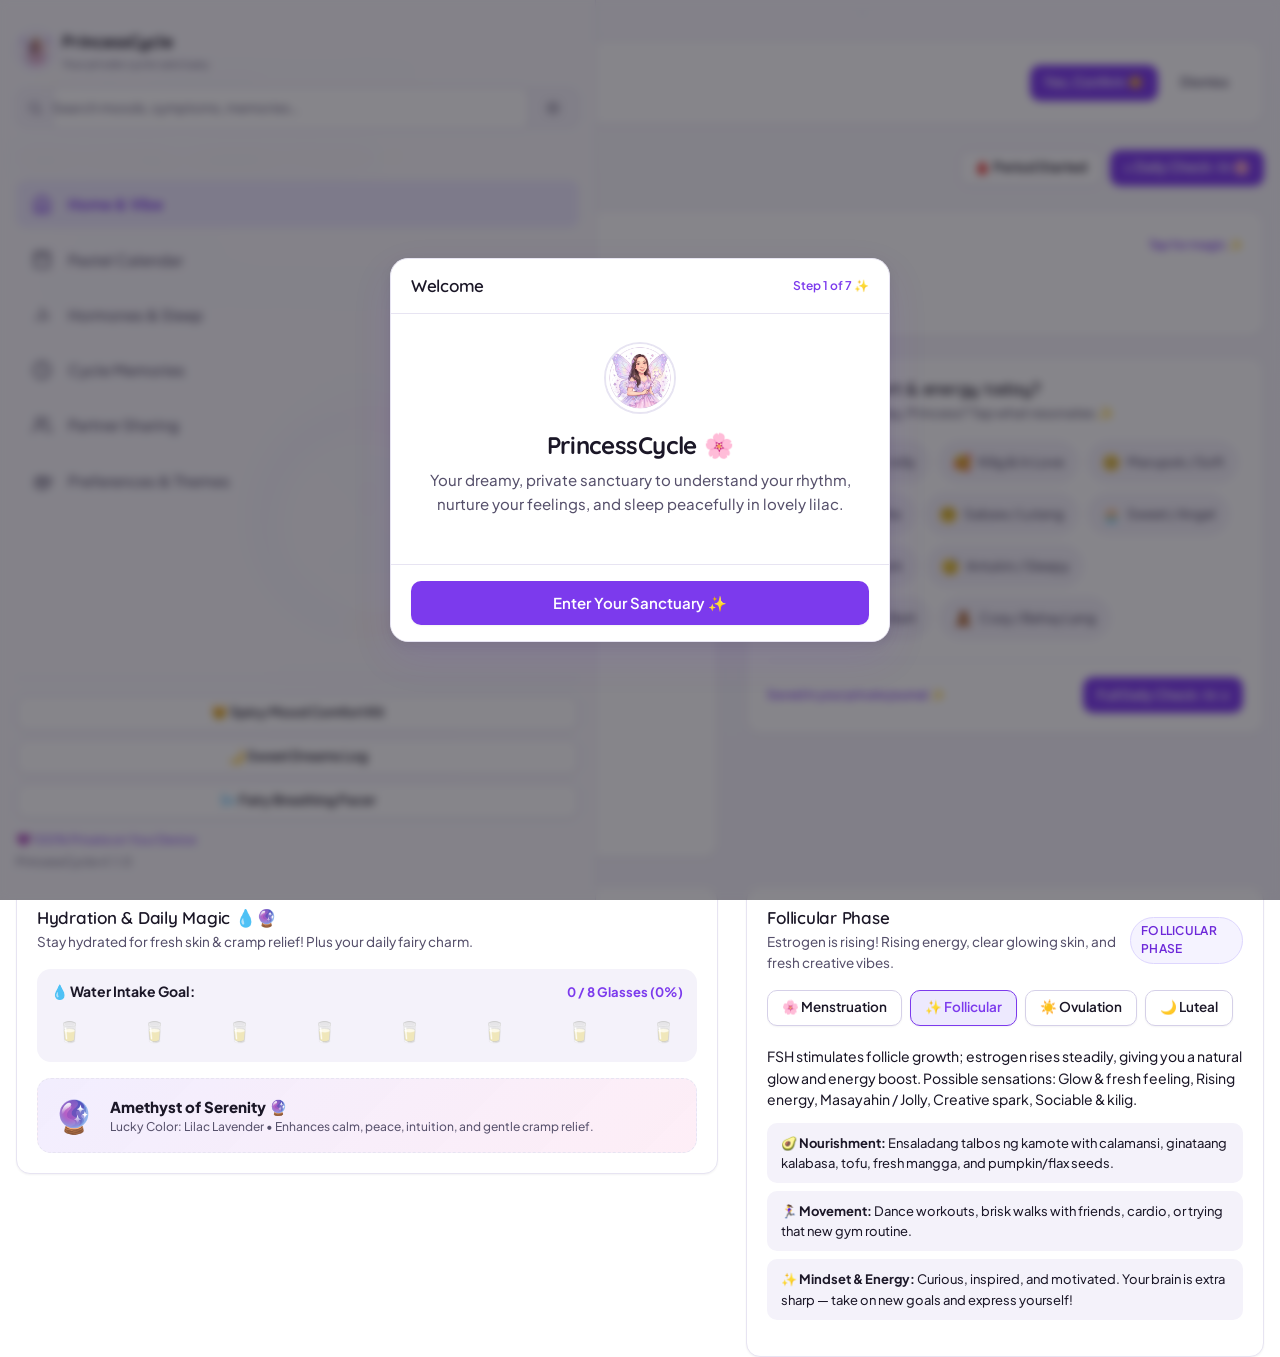
==== index.html @ 7c3bbaff "ui: 21st.dev-inspired command bar + verified redesign - Added 21st.dev-style Command Bar to desktop " ====
<!DOCTYPE html>
<html lang="en">
<head>
  <meta charset="UTF-8" />
  <meta name="viewport" content="width=device-width, initial-scale=1.0, maximum-scale=5.0, user-scalable=yes" />
  <meta name="description" content="PrincessCycle — The dreamiest, cutest menstrual cycle, sleep schedule, and personal wellness companion in lovely lilac purple." />
  <meta name="theme-color" content="#FAF7FF" />
  <meta name="apple-mobile-web-app-capable" content="yes" />
  <meta name="apple-mobile-web-app-status-bar-style" content="default" />
  <meta name="apple-mobile-web-app-title" content="PrincessCycle" />

  <title>PrincessCycle 🌸 — Your Dreamy Wellness & Cycle Sanctuary</title>

  <!-- PWA Manifest & Icons -->
  <link rel="manifest" href="./manifest.json" />
  <link rel="icon" type="image/jpeg" href="./assets/fairy-icon.jpg" />
  <link rel="apple-touch-icon" href="./assets/fairy-icon.jpg" />

  <!-- Google Fonts: Cute Rounded Typography -->
  <link rel="preconnect" href="https://fonts.googleapis.com" />
  <link rel="preconnect" href="https://fonts.gstatic.com" crossorigin />
  <link href="https://fonts.googleapis.com/css2?family=Comfortaa:wght@400;500;600;700&family=Nunito:ital,wght@0,400;0,500;0,600;0,700;0,800;0,900;1,400;1,600&display=swap" rel="stylesheet" />

  <!-- Stylesheets -->
  <link rel="stylesheet" href="./css/reset.css" />
  <link rel="stylesheet" href="./css/variables.css" />
  <link rel="stylesheet" href="./css/base.css" />
  <link rel="stylesheet" href="./css/components.css" />
  <link rel="stylesheet" href="./css/layout.css" />
  <link rel="stylesheet" href="./css/responsive.css" />
  <!-- ✨ Kawaii Cute Overhaul — Last so it wins specificity -->
  <link rel="stylesheet" href="./css/cute.css" />
</head>
<body>
  <!-- Cute Floating Ambient Orbs -->
  <div class="cute-orb cute-orb-1" aria-hidden="true"></div>
  <div class="cute-orb cute-orb-2" aria-hidden="true"></div>
  <div class="cute-orb cute-orb-3" aria-hidden="true"></div>

  <div class="app-root">
    <!-- Mobile App Header -->
    <header class="app-header" id="mobile-header">
      <div class="brand-header">
        <img src="./assets/fairy-icon.jpg" alt="PrincessCycle Logo" class="brand-logo-icon" width="36" height="36" style="border-radius: 50%; object-fit: cover; border: 2px solid rgba(196,168,255,0.5);" />
        <span class="brand-title" style="font-size: 1.05rem;">PrincessCycle</span>
      </div>
      <div class="header-actions">
        <button class="btn btn-ghost btn-icon-only" id="header-spicy-btn" aria-label="Spicy Mode Comfort Kit" title="Spicy Mood Comfort Kit">
          😾
        </button>
        <button class="btn btn-ghost btn-icon-only" id="header-goodnight-btn" aria-label="Goodnight Bedtime Log" title="Record Bedtime">
          🌙
        </button>
        <button class="btn btn-ghost btn-icon-only" id="header-pacer-btn" aria-label="Breathing Relief Pacer" title="Guided Breathing">
          <svg viewBox="0 0 24 24" width="20" height="20" fill="none" stroke="currentColor" stroke-width="2"><circle cx="12" cy="12" r="10"/><path d="M8 12a4 4 0 0 1 8 0"/></svg>
        </button>
        <button class="btn btn-ghost btn-icon-only" id="header-settings-btn" aria-label="Open Settings">
          <svg viewBox="0 0 24 24" width="22" height="22" fill="none" stroke="currentColor" stroke-width="2" stroke-linecap="round" stroke-linejoin="round">
            <circle cx="12" cy="12" r="3"></circle>
            <path d="M19.4 15a1.65 1.65 0 0 0 .33 1.82l.06.06a2 2 0 0 1 0 2.83 2 2 0 0 1-2.83 0l-.06-.06a1.65 1.65 0 0 0-1.82-.33 1.65 1.65 0 0 0-1 1.51V21a2 2 0 0 1-2 2 2 2 0 0 1-2-2v-.09A1.65 1.65 0 0 0 9 19.4a1.65 1.65 0 0 0-1.82.33l-.06.06a2 2 0 0 1-2.83 0 2 2 0 0 1 0-2.83l.06-.06a1.65 1.65 0 0 0 .33-1.82 1.65 1.65 0 0 0-1.51-1H3a2 2 0 0 1-2-2 2 2 0 0 1 2-2h.09A1.65 1.65 0 0 0 4.6 9a1.65 1.65 0 0 0-.33-1.82l-.06-.06a2 2 0 0 1 0-2.83 2 2 0 0 1 2.83 0l.06.06a1.65 1.65 0 0 0 1.82.33H9a1.65 1.65 0 0 0 1-1.51V3a2 2 0 0 1 2-2 2 2 0 0 1 2 2v.09a1.65 1.65 0 0 0 1 1.51 1.65 1.65 0 0 0 1.82-.33l.06-.06a2 2 0 0 1 2.83 0 2 2 0 0 1 0 2.83l-.06.06a1.65 1.65 0 0 0-.33 1.82V9a1.65 1.65 0 0 0 1.51 1H21a2 2 0 0 1 2 2 2 2 0 0 1-2 2h-.09a1.65 1.65 0 0 0-1.51 1z"></path>
          </svg>
        </button>
      </div>
    </header>

    <!-- Desktop Sidebar (Visible on 1024px+) -->
    <aside class="sidebar" id="desktop-sidebar" aria-label="Desktop Navigation">
      <div class="brand-header">
        <img src="./assets/fairy-icon.jpg" alt="PrincessCycle Logo" width="40" height="40" style="border-radius: 50%; object-fit: cover; border: 2px solid rgba(196,168,255,0.4);" />
        <div>
          <span class="brand-title" style="font-size: 1.1rem;">PrincessCycle</span>
          <div style="font-size: 0.6875rem; color: var(--text-tertiary);">Your private cycle sanctuary</div>
        </div>
      </div>

      <!-- 21st.dev-style Command Bar -->
      <div class="command-bar" role="search">
        <svg class="command-bar-icon" viewBox="0 0 24 24" fill="none" stroke="currentColor" stroke-width="2" stroke-linecap="round"><circle cx="11" cy="11" r="7"/><line x1="21" y1="21" x2="16.65" y2="16.65"/></svg>
        <input type="text" id="global-search" class="command-bar-input" placeholder="Search moods, symptoms, memories…" aria-label="Search your cycle data" />
        <button class="command-bar-action" id="command-theme-toggle" aria-label="Toggle theme" title="Toggle light / dark">
          <svg viewBox="0 0 24 24" width="16" height="16" fill="none" stroke="currentColor" stroke-width="2" stroke-linecap="round"><circle cx="12" cy="12" r="4"/><path d="M12 2v2M12 20v2M4.9 4.9l1.4 1.4M17.7 17.7l1.4 1.4M2 12h2M20 12h2M4.9 19.1l1.4-1.4M17.7 6.3l1.4-1.4"/></svg>
        </button>
      </div>

      <nav class="sidebar-nav">
        <a href="#home" class="sidebar-link active" data-view="home">
          <svg viewBox="0 0 24 24" fill="none" stroke="currentColor" stroke-width="2"><path d="M3 9l9-7 9 7v11a2 2 0 0 1-2 2H5a2 2 0 0 1-2-2z"/><polyline points="9 22 9 12 15 12 15 22"/></svg>
          <span>Home & Vibe</span>
        </a>
        <a href="#calendar" class="sidebar-link" data-view="calendar">
          <svg viewBox="0 0 24 24" fill="none" stroke="currentColor" stroke-width="2"><rect x="3" y="4" width="18" height="18" rx="2" ry="2"/><line x1="16" y1="2" x2="16" y2="6"/><line x1="8" y1="2" x2="8" y2="6"/><line x1="3" y1="10" x2="21" y2="10"/></svg>
          <span>Pastel Calendar</span>
        </a>
        <a href="#insights" class="sidebar-link" data-view="insights">
          <svg viewBox="0 0 24 24" fill="none" stroke="currentColor" stroke-width="2"><line x1="18" y1="20" x2="18" y2="10"/><line x1="12" y1="20" x2="12" y2="4"/><line x1="6" y1="20" x2="6" y2="14"/></svg>
          <span>Hormones & Sleep</span>
        </a>
        <a href="#history" class="sidebar-link" data-view="history">
          <svg viewBox="0 0 24 24" fill="none" stroke="currentColor" stroke-width="2"><circle cx="12" cy="12" r="10"/><polyline points="12 6 12 12 16 14"/></svg>
          <span>Cycle Memories</span>
        </a>
        <a href="#sharing" class="sidebar-link" data-view="sharing">
          <svg viewBox="0 0 24 24" fill="none" stroke="currentColor" stroke-width="2"><path d="M17 21v-2a4 4 0 0 0-4-4H5a4 4 0 0 0-4 4v2"/><circle cx="9" cy="7" r="4"/><path d="M23 21v-2a4 4 0 0 0-3-3.87"/><path d="M16 3.13a4 4 0 0 1 0 7.75"/></svg>
          <span>Partner Sharing</span>
        </a>
        <a href="#settings" class="sidebar-link" data-view="settings">
          <svg viewBox="0 0 24 24" fill="none" stroke="currentColor" stroke-width="2"><circle cx="12" cy="12" r="3"/><path d="M19.4 15a1.65 1.65 0 0 0 .33 1.82l.06.06a2 2 0 0 1 0 2.83 2 2 0 0 1-2.83 0l-.06-.06a1.65 1.65 0 0 0-1.82-.33 1.65 1.65 0 0 0-1 1.51V21a2 2 0 0 1-2 2 2 2 0 0 1-2-2v-.09A1.65 1.65 0 0 0 9 19.4a1.65 1.65 0 0 0-1.82.33l-.06.06a2 2 0 0 1-2.83 0 2 2 0 0 1 0-2.83l.06-.06a1.65 1.65 0 0 0 .33-1.82V9a1.65 1.65 0 0 0 1.51 1H21a2 2 0 0 1 2 2 2 2 0 0 1-2 2h-.09a1.65 1.65 0 0 0-1.51 1z"/></svg>
          <span>Preferences & Themes</span>
        </a>
      </nav>

      <div style="padding-top: var(--space-md); border-top: 1px solid var(--border-subtle); font-size: 0.75rem; color: var(--text-tertiary);">
        <button class="btn btn-secondary btn-sm btn-block" id="sidebar-spicy-btn" style="margin-bottom: 8px;">
          😾 Spicy Mood Comfort Kit
        </button>
        <button class="btn btn-secondary btn-sm btn-block" id="sidebar-goodnight-btn" style="margin-bottom: 8px;">
          🌙 Sweet Dreams Log
        </button>
        <button class="btn btn-secondary btn-sm btn-block" id="sidebar-pacer-btn" style="margin-bottom: 12px;">
          🌬️ Fairy Breathing Pacer
        </button>
        <div class="flex items-center gap-xs" style="margin-bottom: 4px; color: var(--color-primary);">
          <span>💜 100% Private on Your Device</span>
        </div>
        <div id="app-version-label">PrincessCycle v1.1.0</div>
      </div>
    </aside>

    <!-- Main Content Body -->
    <main class="app-main container" id="main-content" tabindex="-1">
      
      <!-- Smart Morning Wake-Up Detection Notification Banner -->
      <div id="smart-wake-banner" class="card" role="region" aria-live="polite" aria-label="Morning wake-up confirmation" style="display: none; background: linear-gradient(135deg, var(--bg-surface), #F5EEFF); border-color: var(--border-subtle); margin-bottom: var(--space-md); box-shadow: var(--shadow-md);">
        <div class="flex justify-between items-center" style="flex-wrap: wrap; gap: 8px;">
          <div class="flex items-center gap-sm">
            <span style="font-size: 1.6rem;" aria-hidden="true">☀️</span>
            <div>
              <div style="font-size: 0.9375rem; font-weight: 700; color: var(--text-primary);">Good morning beautiful! First touch detected ✨</div>
              <div style="font-size: 0.8125rem; color: var(--text-secondary);">Did you wake up around <strong id="detected-wake-time-text" style="color: var(--color-primary);">07:15 AM</strong>?</div>
            </div>
          </div>
          <div class="flex gap-xs">
            <button class="btn btn-primary btn-sm" id="btn-confirm-wake-time">Yes, Confirm ☀️</button>
            <button class="btn btn-ghost btn-sm" id="btn-dismiss-wake-banner">Dismiss</button>
          </div>
        </div>
      </div>

      <!-- Smart Catch-Up Assistant for Missed Check-in Days -->
      <div id="missed-days-catchup-banner" class="card" role="region" aria-live="polite" aria-label="Missed check-in catch-up assistant" style="display: none; background: linear-gradient(135deg, var(--bg-surface), #FAF5FF); border: 2px dashed var(--border-card); margin-bottom: var(--space-md); box-shadow: var(--shadow-sm);">
        <div class="flex justify-between items-center" style="flex-wrap: wrap; gap: 10px;">
          <div class="flex items-center gap-sm">
            <span style="font-size: 1.6rem; line-height: 1;" aria-hidden="true">🧚‍♀️</span>
            <div>
              <div style="font-size: 0.9375rem; font-weight: 700; color: var(--text-primary);">Missed a few check-ins? We got you, Princess! ✨</div>
              <div style="font-size: 0.8125rem; color: var(--text-secondary);" id="missed-days-text">Your cycle progressed naturally. We estimated where you are in your rhythm!</div>
            </div>
          </div>
          <div class="flex gap-xs" style="flex-wrap: wrap;">
            <button class="btn btn-primary btn-sm" id="btn-autofill-missed-days">✨ Auto-Fill Missed Days</button>
            <button class="btn btn-ghost btn-sm" id="btn-dismiss-catchup">Dismiss</button>
          </div>
        </div>
      </div>

      <!-- VIEW: HOME -->
      <section class="view-section active" id="view-home" aria-label="Home Dashboard">
        <!-- Dynamic Header Greeting -->
        <div class="flex justify-between items-center greeting-container" style="margin-bottom: var(--space-md); flex-wrap: wrap; gap: 8px;">
          <div style="min-width: 200px; flex: 1;">
            <h1 id="greeting-title" style="font-size: clamp(1.15rem, 4vw, 1.45rem); font-weight: 800; font-family: var(--font-family-display); margin: 0 0 2px 0;">Good morning, sweetest Princess ✨</h1>
            <p id="greeting-subtitle" style="font-size: clamp(0.75rem, 3vw, 0.875rem); color: var(--text-secondary); margin: 0;">Ganda mo today! Know your rhythm, love your days.</p>
          </div>
          <div class="flex gap-xs greeting-action-btns" style="flex-wrap: wrap;">
            <button class="btn btn-secondary btn-sm" id="btn-period-today-toggle">🩸 Period Started</button>
            <button class="btn btn-primary btn-sm" id="btn-quick-log-hero">+ Daily Check-In 🌸</button>
          </div>
        </div>

        <!-- Daily Artistic Affirmation & Love Note -->
        <div class="card" id="daily-affirmation-card" style="margin-bottom: var(--space-lg); cursor: pointer; transition: transform 0.2s;" title="Tap to sparkle!">
          <div class="flex justify-between items-center" style="margin-bottom: 6px;">
            <span class="badge" style="background: var(--bg-surface-subtle); color: var(--color-primary); font-weight: 700;" id="affirmation-badge">🎨 Emotional Masterpiece</span>
            <span style="font-size: 0.75rem; color: var(--color-primary); font-weight: 600;">Tap for magic ✨</span>
          </div>
          <p id="affirmation-quote" style="font-size: 1.05rem; font-weight: 700; color: var(--text-primary); margin-bottom: 4px; font-family: var(--font-family-display);">
            "Ganda mo today, Princess! ✨ Valid ang feelings mo, hindi mo kailangang mag-explain sa mundo."
          </p>
          <p id="affirmation-tip" style="font-size: 0.8125rem; color: var(--text-secondary); margin: 0;"></p>
        </div>

        <div class="dashboard-grid">
          <!-- Main Hero Cycle Card (Lilac Multi-Segment Dial) -->
          <div class="card card-hero dashboard-grid-hero" id="hero-cycle-card">
            <div id="hero-dial-container"></div>

            <div class="flex justify-center gap-sm items-center" style="margin-top: var(--space-xs); margin-bottom: var(--space-md);">
              <span id="hero-phase-badge" class="badge badge-follicular">Follicular Phase</span>
              <span id="hero-phase-tag" class="tag-estimated">Estimated</span>
            </div>

            <div style="background: var(--bg-surface); border: 1px solid var(--border-subtle); border-radius: var(--radius-lg); padding: var(--space-md); max-width: 380px; margin: 0 auto; box-shadow: var(--shadow-sm);">
              <div style="font-size: 0.8125rem; color: var(--text-secondary); text-transform: uppercase; font-weight: 700; letter-spacing: 0.5px;">Next Period Countdown</div>
              <div id="hero-next-period-text" style="font-size: 1.25rem; font-weight: 800; color: var(--color-primary); margin: 2px 0;">Estimated in 14 days</div>
              <p style="font-size: 0.75rem; color: var(--text-tertiary); margin: 0;">Predictions stay accurate even if you miss a few check-in days!</p>
            </div>
          </div>

          <!-- Today's Quick Feelings & Vibe Selector Card (Filipino Localized) -->
          <div class="card">
            <div class="card-header">
              <div>
                <h3 class="card-title">How's your heart & energy today?</h3>
                <p class="card-subtitle">Anong vibe mo today, Princess? Tap what resonates ✨</p>
              </div>
            </div>

            <div class="chip-group" id="quick-mood-chips">
              <button class="chip" data-mood="✨ Sunkissed & Jolly"><span class="emoji">✨</span> Sunkissed & Jolly</button>
              <button class="chip" data-mood="🥰 Kilig & In Love"><span class="emoji">🥰</span> Kilig & In Love</button>
              <button class="chip" data-mood="🥺 Marupok / Soft"><span class="emoji">🥺</span> Marupok / Soft</button>
              <button class="chip" data-mood="😾 Spicy / Maldita"><span class="emoji">😾</span> Spicy / Maldita</button>
              <button class="chip" data-mood="😵‍💫 Sabaw / Lutang"><span class="emoji">😵‍💫</span> Sabaw / Lutang</button>
              <button class="chip" data-mood="🧁 Sweet / Angel"><span class="emoji">🧁</span> Sweet / Angel</button>
              <button class="chip" data-mood="🎨 Creative Spark"><span class="emoji">🎨</span> Creative Spark</button>
              <button class="chip" data-mood="😴 Antukin / Sleepy"><span class="emoji">😴</span> Antukin / Sleepy</button>
              <button class="chip" data-mood="🥱 Pagod / Low Batt"><span class="emoji">🥱</span> Pagod / Low Batt</button>
              <button class="chip" data-mood="🧸 Cozy / Bahay Lang"><span class="emoji">🧸</span> Cozy / Bahay Lang</button>
            </div>

            <div class="flex justify-between items-center" style="margin-top: var(--space-lg); border-top: 1px solid var(--border-subtle); padding-top: var(--space-md); flex-wrap: wrap; gap: 8px;">
              <span id="quick-log-status" style="font-size: 0.75rem; color: var(--color-primary); font-weight: 600;">Saved in your private journal ✨</span>
              <button class="btn btn-primary btn-sm" id="btn-open-full-log">Full Daily Check-In →</button>
            </div>
          </div>

          <!-- Daily Hydration Sanctuary & Fairy Lucky Crystal Card -->
          <div class="card" id="hydration-crystal-card">
            <div class="card-header">
              <div>
                <h3 class="card-title">Hydration & Daily Magic 💧🔮</h3>
                <p class="card-subtitle">Stay hydrated for fresh skin & cramp relief! Plus your daily fairy charm.</p>
              </div>
            </div>

            <!-- Water Glasses Tracker -->
            <div style="background: var(--bg-surface-subtle); padding: 12px 14px; border-radius: var(--radius-lg); margin-bottom: var(--space-md);">
              <div class="flex justify-between items-center" style="margin-bottom: 8px;">
                <span style="font-size: 0.875rem; font-weight: 700; color: var(--text-primary);">💧 Water Intake Goal:</span>
                <span id="water-progress-text" style="font-size: 0.8125rem; font-weight: 700; color: var(--color-primary);">0 / 8 Glasses</span>
              </div>
              <div class="flex justify-between items-center gap-xs" id="water-droplets-container" style="flex-wrap: wrap; gap: 6px;" role="group" aria-label="Water intake glasses">
                <button type="button" class="btn btn-ghost btn-sm water-glass-btn" data-glass="1" aria-label="Glass 1 of 8" style="font-size: 1.25rem; padding: 4px 6px;">🥛</button>
                <button type="button" class="btn btn-ghost btn-sm water-glass-btn" data-glass="2" aria-label="Glass 2 of 8" style="font-size: 1.25rem; padding: 4px 6px;">🥛</button>
                <button type="button" class="btn btn-ghost btn-sm water-glass-btn" data-glass="3" aria-label="Glass 3 of 8" style="font-size: 1.25rem; padding: 4px 6px;">🥛</button>
                <button type="button" class="btn btn-ghost btn-sm water-glass-btn" data-glass="4" aria-label="Glass 4 of 8" style="font-size: 1.25rem; padding: 4px 6px;">🥛</button>
                <button type="button" class="btn btn-ghost btn-sm water-glass-btn" data-glass="5" aria-label="Glass 5 of 8" style="font-size: 1.25rem; padding: 4px 6px;">🥛</button>
                <button type="button" class="btn btn-ghost btn-sm water-glass-btn" data-glass="6" aria-label="Glass 6 of 8" style="font-size: 1.25rem; padding: 4px 6px;">🥛</button>
                <button type="button" class="btn btn-ghost btn-sm water-glass-btn" data-glass="7" aria-label="Glass 7 of 8" style="font-size: 1.25rem; padding: 4px 6px;">🥛</button>
                <button type="button" class="btn btn-ghost btn-sm water-glass-btn" data-glass="8" aria-label="Glass 8 of 8" style="font-size: 1.25rem; padding: 4px 6px;">🥛</button>
              </div>
            </div>

            <!-- Daily Lucky Charm / Crystal -->
            <div class="flex items-center gap-md" style="background: linear-gradient(135deg, rgba(167, 139, 250, 0.15), rgba(244, 114, 182, 0.12)); padding: 12px 16px; border-radius: var(--radius-lg); border: 1.5px dashed var(--border-card);">
              <span style="font-size: 2rem;" id="daily-crystal-icon">🔮</span>
              <div>
                <div style="font-size: 0.9375rem; font-weight: 800; color: var(--text-primary);" id="daily-crystal-name">Amethyst of Serenity</div>
                <div style="font-size: 0.75rem; color: var(--text-secondary);" id="daily-crystal-desc">Lucky Color: Lilac Lavender • Enhances peace, intuition, and soft heart healing.</div>
              </div>
            </div>
          </div>

          <!-- Interactive 4-Phase Biological Guide Card -->
          <div class="card" id="phase-guide-card">
            <div class="card-header">
              <div>
                <h3 class="card-title" id="phase-guide-title">Understanding Your Phase</h3>
                <p class="card-subtitle" id="phase-guide-subtitle">What is happening in your body right now</p>
              </div>
              <span class="badge badge-subtle" id="phase-guide-badge">Awareness</span>
            </div>

            <!-- Interactive Phase Tabs -->
            <div class="flex gap-xs" id="phase-tabs-container" style="margin-bottom: var(--space-md); overflow-x: auto; padding-bottom: 4px;">
              <button class="btn btn-secondary btn-sm phase-tab-btn" data-phase="menstruation">🌸 Menstruation</button>
              <button class="btn btn-secondary btn-sm phase-tab-btn active" data-phase="follicular">✨ Follicular</button>
              <button class="btn btn-secondary btn-sm phase-tab-btn" data-phase="ovulation">☀️ Ovulation</button>
              <button class="btn btn-secondary btn-sm phase-tab-btn" data-phase="luteal">🌙 Luteal</button>
            </div>

            <div id="phase-tab-content-body">
              <p id="phase-guide-description" style="font-size: 0.875rem; color: var(--text-primary); margin-bottom: var(--space-sm);"></p>

              <div class="flex flex-col gap-xs" style="font-size: 0.8125rem; margin-bottom: var(--space-md);">
                <div style="background: var(--bg-surface-subtle); padding: 10px 14px; border-radius: var(--radius-md);">
                  <strong>🥑 Nourishment:</strong> <span id="phase-guide-nutrition"></span>
                </div>
                <div style="background: var(--bg-surface-subtle); padding: 10px 14px; border-radius: var(--radius-md);">
                  <strong>🏃‍♀️ Movement:</strong> <span id="phase-guide-movement"></span>
                </div>
                <div style="background: var(--bg-surface-subtle); padding: 10px 14px; border-radius: var(--radius-md);">
                  <strong>✨ Mindset & Energy:</strong> <span id="phase-guide-mindset"></span>
                </div>
              </div>
            </div>
          </div>
        </div>
      </section>

      <!-- VIEW: CALENDAR -->
      <section class="view-section" id="view-calendar" aria-label="Cycle Calendar">
        <div id="calendar-mount-point"></div>
      </section>

      <!-- VIEW: INSIGHTS & SLEEP -->
      <section class="view-section" id="view-insights" aria-label="Cycle & Sleep Insights">
        <div id="insights-mount-point"></div>
      </section>

      <!-- VIEW: HISTORY -->
      <section class="view-section" id="view-history" aria-label="Cycle History">
        <div id="history-mount-point"></div>
      </section>

      <!-- VIEW: SHARING -->
      <section class="view-section" id="view-sharing" aria-label="Partner Sharing">
        <div id="sharing-mount-point"></div>
      </section>

      <!-- VIEW: SETTINGS -->
      <section class="view-section" id="view-settings" aria-label="Settings & Privacy">
        <div class="flex flex-col gap-lg">
          <!-- Profile & Cycle Config -->
          <div class="card">
            <div class="card-header">
              <h3 class="card-title">Princess Preferences 👑</h3>
            </div>
            <div class="form-group">
              <label class="form-label" for="setting-name">Your Royal Name</label>
              <input type="text" class="form-control" id="setting-name" value="Princess" />
            </div>
            <div class="form-group">
              <label class="form-label" for="setting-cycle-length">Typical Cycle Length (Days)</label>
              <input type="number" class="form-control" id="setting-cycle-length" min="18" max="60" value="28" />
              <p class="form-hint">The average number of days between the start of one period and the next.</p>
            </div>
            <div class="form-group">
              <label class="form-label" for="setting-period-length">Typical Period Length (Days)</label>
              <input type="number" class="form-control" id="setting-period-length" min="1" max="15" value="5" />
              <p class="form-hint">The number of days bleeding typically lasts.</p>
            </div>
            <div class="form-group">
              <label class="form-label" for="setting-last-period">First Day of Most Recent Period</label>
              <input type="date" class="form-control" id="setting-last-period" />
            </div>
            <button class="btn btn-primary btn-sm" id="btn-save-settings">Save Preferences ✨</button>
          </div>

          <!-- Ambient Soundscapes & Relaxation -->
          <div class="card">
            <div class="card-header">
              <div>
                <h3 class="card-title">Soothing Audio Ambience 🌧️</h3>
                <p class="card-subtitle">Synthesized relaxation noise for sleep & cramp relief</p>
              </div>
            </div>
            <div class="flex gap-xs" id="ambient-sound-group">
              <button class="btn btn-secondary btn-sm active" data-ambient="off">Mute</button>
              <button class="btn btn-secondary btn-sm" data-ambient="rain">🌧️ Gentle Rain</button>
              <button class="btn btn-secondary btn-sm" data-ambient="ocean">🌊 Soft Waves</button>
            </div>
          </div>

          <!-- Appearance & Accessibility Settings -->
          <div class="card">
            <div class="card-header">
              <h3 class="card-title">Appearance & Aesthetics 💜</h3>
            </div>
            <div class="form-group">
              <label class="form-label">Theme Mode</label>
              <div class="flex gap-xs" id="theme-selector-group">
                <button class="btn btn-secondary btn-sm active" data-theme-val="system">✨ Lavender System</button>
                <button class="btn btn-secondary btn-sm" data-theme-val="light">☀️ Lilac Dream Light</button>
                <button class="btn btn-secondary btn-sm" data-theme-val="dark">🌙 Midnight Orchid Dark</button>
              </div>
            </div>

            <div class="form-group" style="margin-top: var(--space-md);">
              <label class="switch-label">
                <div>
                  <span style="font-size: 0.875rem; font-weight: 600;">Fairy Sparkle Chimes</span>
                  <div style="font-size: 0.75rem; color: var(--text-tertiary);">Ascending magical harp chimes on button taps & saving</div>
                </div>
                <input type="checkbox" class="switch-input" id="setting-sound-toggle" checked>
                <div class="switch-track"><div class="switch-thumb"></div></div>
              </label>
            </div>
          </div>

          <!-- Gentle Reminders -->
          <div class="card">
            <div class="card-header">
              <div>
                <h3 class="card-title">Gentle Reminders 🔔</h3>
                <p class="card-subtitle">Optional, respectful nudges — never alarms</p>
              </div>
            </div>
            <div class="form-group">
              <label class="switch-label">
                <div>
                  <span style="font-size: 0.875rem; font-weight: 600;">Upcoming Period Reminder</span>
                  <div style="font-size: 0.75rem; color: var(--text-tertiary);">A gentle heads-up ~2 days before your estimated period</div>
                </div>
                <input type="checkbox" class="switch-input" id="setting-notifications-toggle">
                <div class="switch-track"><div class="switch-thumb"></div></div>
              </label>
            </div>
            <p class="form-hint" id="notifications-permission-hint">Uses your device's notification permission. Everything stays on-device.</p>
          </div>

          <!-- Privacy & Data Management -->
          <div class="card">
            <div class="card-header">
              <h3 class="card-title">Privacy & Data Sanctuary 🔒</h3>
              <span class="badge badge-subtle">100% On-Device</span>
            </div>
            <p style="font-size: 0.875rem; color: var(--text-secondary); margin-bottom: var(--space-md);">
              All cycle, emotion, and sleep records are stored strictly on this device. No remote servers, advertising trackers, or telemetry scripts are used.
            </p>

            <div class="flex flex-col gap-sm">
              <div class="flex gap-sm" style="flex-wrap: wrap;">
                <button class="btn btn-secondary btn-sm" id="btn-export-json">Export Data (JSON)</button>
                <button class="btn btn-secondary btn-sm" id="btn-export-csv">Export Logs (CSV)</button>
                <label class="btn btn-secondary btn-sm" style="cursor: pointer;">
                  Import Backup (JSON)
                  <input type="file" id="import-json-file" accept=".json" style="display: none;" />
                </label>
              </div>

              <div class="flex gap-sm" style="flex-wrap: wrap; margin-top: var(--space-md);">
                <button class="btn btn-secondary btn-sm" id="btn-load-demo-data">Load Realistic Demo Data</button>
                <button class="btn btn-danger btn-sm" id="btn-wipe-data">Delete All Data</button>
              </div>
            </div>
          </div>

          <!-- Medical Disclaimer & About -->
          <div class="card">
            <div class="card-header">
              <h3 class="card-title">About PrincessCycle 🌸</h3>
              <span style="font-size: 0.75rem; color: var(--text-tertiary);" id="about-version-label">v1.1.0</span>
            </div>
            <p style="font-size: 0.8125rem; color: var(--text-secondary); margin-bottom: var(--space-sm);">
              PrincessCycle is designed for personal menstrual and sleep awareness. Predictions are mathematical estimations based on past logged cycles and vary from cycle to cycle.
            </p>
            <div style="background: var(--bg-surface-subtle); padding: var(--space-sm); border-radius: var(--radius-sm); font-size: 0.75rem; color: var(--text-secondary); line-height: 1.5;">
              <strong>Medical Disclaimer:</strong> PrincessCycle is not a diagnostic tool and must not be used as contraception or fertility protection. Consult a qualified healthcare professional for medical concerns.
            </div>
          </div>
        </div>
      </section>
    </main>

    <!-- Mobile Bottom Navigation Bar (Hidden on Desktop) -->
    <nav class="bottom-nav" id="bottom-nav" aria-label="Mobile Navigation">
      <a href="#home" class="nav-item active" data-view="home">
        <svg viewBox="0 0 24 24" fill="none" stroke="currentColor"><path d="M3 9l9-7 9 7v11a2 2 0 0 1-2 2H5a2 2 0 0 1-2-2z"/><polyline points="9 22 9 12 15 12 15 22"/></svg>
        <span>Home</span>
      </a>
      <a href="#calendar" class="nav-item" data-view="calendar">
        <svg viewBox="0 0 24 24" fill="none" stroke="currentColor"><rect x="3" y="4" width="18" height="18" rx="2" ry="2"/><line x1="16" y1="2" x2="16" y2="6"/><line x1="8" y1="2" x2="8" y2="6"/><line x1="3" y1="10" x2="21" y2="10"/></svg>
        <span>Calendar</span>
      </a>
      <div class="nav-fab-wrap">
        <button class="nav-fab" id="btn-fab-log" aria-label="Log Today's Check-in">
          <svg viewBox="0 0 24 24" fill="none" stroke="currentColor"><line x1="12" y1="5" x2="12" y2="19"/><line x1="5" y1="12" x2="19" y2="12"/></svg>
        </button>
      </div>
      <a href="#insights" class="nav-item" data-view="insights">
        <svg viewBox="0 0 24 24" fill="none" stroke="currentColor"><line x1="18" y1="20" x2="18" y2="10"/><line x1="12" y1="20" x2="12" y2="4"/><line x1="6" y1="20" x2="6" y2="14"/></svg>
        <span>Insights</span>
      </a>
      <a href="#settings" class="nav-item" data-view="settings">
        <svg viewBox="0 0 24 24" fill="none" stroke="currentColor"><circle cx="12" cy="12" r="3"/><path d="M19.4 15a1.65 1.65 0 0 0 .33 1.82l.06.06a2 2 0 0 1 0 2.83 2 2 0 0 1-2.83 0l-.06-.06a1.65 1.65 0 0 0-1.82-.33 1.65 1.65 0 0 0-1 1.51V21a2 2 0 0 1-2 2 2 2 0 0 1-2-2v-.09A1.65 1.65 0 0 0 9 19.4a1.65 1.65 0 0 0-1.82.33l-.06.06a2 2 0 0 1-2.83 0 2 2 0 0 1 0-2.83l.06-.06a1.65 1.65 0 0 0-.33 1.82V9a1.65 1.65 0 0 0 1.51 1H21a2 2 0 0 1 2 2 2 2 0 0 1-2 2h-.09a1.65 1.65 0 0 0-1.51 1z"/></svg>
        <span>Settings</span>
      </a>
    </nav>

    <!-- Daily Check-In Drawer Modal (Bottom Sheet) -->
    <div class="sheet-backdrop" id="checkin-sheet-backdrop" role="dialog" aria-modal="true" aria-labelledby="checkin-sheet-title">
      <div class="sheet-container">
        <div class="sheet-handle"></div>
        <div class="sheet-header">
          <div>
            <h3 class="card-title" id="checkin-sheet-title">Daily Check-In 🌸</h3>
            <span id="checkin-sheet-date" style="font-size: 0.8125rem; color: var(--color-primary); font-weight: 600;">Today</span>
          </div>
          <button class="btn btn-ghost btn-icon-only" id="btn-close-checkin" aria-label="Close">
            <svg viewBox="0 0 24 24" width="20" height="20" fill="none" stroke="currentColor" stroke-width="2"><line x1="18" y1="6" x2="6" y2="18"/><line x1="6" y1="6" x2="18" y2="18"/></svg>
          </button>
        </div>

        <div class="sheet-body">
          <form id="checkin-form">
            <!-- Sleep Schedule Tracker (Bedtime, Wake Time & Calculated Duration) -->
            <div class="form-group" style="background: var(--bg-surface-subtle); padding: 14px; border-radius: var(--radius-lg); border: 1px solid var(--border-subtle);">
              <div class="flex justify-between items-center" style="margin-bottom: 8px;">
                <label class="form-label" style="margin-bottom: 0; font-weight: 700;">🌙 Sleep Schedule</label>
                <span id="sheet-sleep-calc-pill" class="badge badge-luteal">8h 0m</span>
              </div>
              <div style="display: grid; grid-template-columns: 1fr 1fr; gap: var(--space-sm); margin-bottom: 10px;">
                <div>
                  <span style="font-size: 0.75rem; color: var(--text-secondary); font-weight: 600;">Bedtime:</span>
                  <input type="time" class="form-control" id="sheet-bedtime" value="23:00" style="padding: 6px 10px; font-size: 0.875rem;" />
                </div>
                <div>
                  <span style="font-size: 0.75rem; color: var(--text-secondary); font-weight: 600;">Woke Up:</span>
                  <input type="time" class="form-control" id="sheet-waketime" value="07:00" style="padding: 6px 10px; font-size: 0.875rem;" />
                </div>
              </div>

              <div class="flex justify-between items-center">
                <span style="font-size: 0.75rem; color: var(--text-secondary); font-weight: 600;">Sleep Quality:</span>
                <div class="flex gap-xs" id="sheet-sleep-quality">
                  <button type="button" class="chip" data-quality="Poor">Poor</button>
                  <button type="button" class="chip" data-quality="Okay">Okay</button>
                  <button type="button" class="chip active" data-quality="Good">Good</button>
                  <button type="button" class="chip" data-quality="Great">Great</button>
                </div>
              </div>
            </div>

            <!-- Mood Chips -->
            <div class="form-group">
              <label class="form-label">Emotions & Vibe (Anong pakiramdam mo?)</label>
              <div class="chip-group" id="sheet-mood-chips">
                <button type="button" class="chip" data-mood="✨ Sunkissed & Jolly"><span class="emoji">✨</span> Sunkissed & Jolly</button>
                <button type="button" class="chip" data-mood="🥰 Kilig & In Love"><span class="emoji">🥰</span> Kilig & In Love</button>
                <button type="button" class="chip" data-mood="🥺 Marupok / Soft"><span class="emoji">🥺</span> Marupok / Soft</button>
                <button type="button" class="chip" data-mood="😾 Spicy / Maldita"><span class="emoji">😾</span> Spicy / Maldita</button>
                <button type="button" class="chip" data-mood="😵‍💫 Sabaw / Lutang"><span class="emoji">😵‍💫</span> Sabaw / Lutang</button>
                <button type="button" class="chip" data-mood="🧁 Sweet / Angel"><span class="emoji">🧁</span> Sweet / Angel</button>
                <button type="button" class="chip" data-mood="🎨 Creative Spark"><span class="emoji">🎨</span> Creative Spark</button>
                <button type="button" class="chip" data-mood="😴 Antukin / Sleepy"><span class="emoji">😴</span> Antukin / Sleepy</button>
                <button type="button" class="chip" data-mood="🥱 Pagod / Low Batt"><span class="emoji">🥱</span> Pagod / Low Batt</button>
                <button type="button" class="chip" data-mood="🧸 Cozy / Bahay Lang"><span class="emoji">🧸</span> Cozy / Bahay Lang</button>
              </div>
            </div>

            <!-- Cravings Section (Filipino Food & Drinks) -->
            <div class="form-group">
              <label class="form-label">Cravings & Comfort Food 🧋</label>
              <div class="chip-group" id="sheet-cravings-chips">
                <button type="button" class="chip" data-craving="🧋 Boba Milk Tea"><span class="emoji">🧋</span> Boba Milk Tea</button>
                <button type="button" class="chip" data-craving="🍫 Tsokolate / Sweets"><span class="emoji">🍫</span> Tsokolate / Sweets</button>
                <button type="button" class="chip" data-craving="🍟 Fries & Chichirya"><span class="emoji">🍟</span> Fries & Chichirya</button>
                <button type="button" class="chip" data-craving="🥭 Manggang Hilaw"><span class="emoji">🥭</span> Manggang Hilaw</button>
                <button type="button" class="chip" data-craving="🍲 Mainit na Sinigang / Sabaw"><span class="emoji">🍲</span> Mainit na Sabaw</button>
                <button type="button" class="chip" data-craving="🥐 Ensaymada / Pastry"><span class="emoji">🥐</span> Ensaymada / Pastry</button>
              </div>
            </div>

            <!-- Energy Scale (1 - 5) -->
            <div class="form-group">
              <label class="form-label">Energy Level</label>
              <div class="energy-scale" id="sheet-energy-scale">
                <button type="button" class="energy-btn" data-energy="1">
                  <span class="energy-number">1</span>
                  <span class="energy-label">Low Batt</span>
                </button>
                <button type="button" class="energy-btn" data-energy="2">
                  <span class="energy-number">2</span>
                  <span class="energy-label">Gentle</span>
                </button>
                <button type="button" class="energy-btn" data-energy="3">
                  <span class="energy-number">3</span>
                  <span class="energy-label">Steady</span>
                </button>
                <button type="button" class="energy-btn" data-energy="4">
                  <span class="energy-number">4</span>
                  <span class="energy-label">Bubbly</span>
                </button>
                <button type="button" class="energy-btn" data-energy="5">
                  <span class="energy-number">5</span>
                  <span class="energy-label">Super High</span>
                </button>
              </div>
            </div>

            <!-- Period Bleeding / Flow -->
            <div class="form-group">
              <label class="form-label">Period Flow</label>
              <div class="flow-selector" id="sheet-flow-selector">
                <button type="button" class="flow-btn active" data-flow="None">None</button>
                <button type="button" class="flow-btn" data-flow="Spotting">Spotting</button>
                <button type="button" class="flow-btn" data-flow="Light">Light</button>
                <button type="button" class="flow-btn" data-flow="Medium">Medium</button>
                <button type="button" class="flow-btn" data-flow="Heavy">Heavy</button>
              </div>
            </div>

            <!-- Basal Body Temperature (BBT) -->
            <div class="form-group">
              <label class="form-label" for="sheet-bbt">Basal Body Temperature (°C)</label>
              <input type="number" class="form-control" id="sheet-bbt" min="35.0" max="40.0" step="0.01" placeholder="e.g. 36.45" style="max-width: 160px;" />
              <p class="form-hint">Take temperature upon waking before getting out of bed.</p>
            </div>

            <!-- Cervical Fluid / Mucus -->
            <div class="form-group">
              <label class="form-label">Cervical Fluid Consistency</label>
              <div class="chip-group" id="sheet-fluid-selector">
                <button type="button" class="chip active" data-fluid="Dry">Dry / None</button>
                <button type="button" class="chip" data-fluid="Sticky">Sticky / Tacky</button>
                <button type="button" class="chip" data-fluid="Creamy">Creamy / Lotion</button>
                <button type="button" class="chip" data-fluid="Eggwhite">Egg-white / Watery</button>
              </div>
            </div>

            <!-- Physical Symptoms -->
            <div class="form-group">
              <label class="form-label">Physical Sensations (Ramdam sa katawan)</label>
              <div class="chip-group" id="sheet-symptoms-chips">
                <button type="button" class="chip" data-symptom="Cramps (Puson)">Cramps (Puson)</button>
                <button type="button" class="chip" data-symptom="Headache (Sakit ulo)">Headache (Sakit ulo)</button>
                <button type="button" class="chip" data-symptom="Bloating (Kabag)">Bloating (Kabag)</button>
                <button type="button" class="chip" data-symptom="Backache (Hilahil)">Backache (Hilahil)</button>
                <button type="button" class="chip" data-symptom="Breast tenderness">Breast tenderness</button>
                <button type="button" class="chip" data-symptom="Acne (Tigyawat)">Acne (Tigyawat)</button>
                <button type="button" class="chip" data-symptom="Fatigue (Pagod)">Fatigue (Pagod)</button>
                <button type="button" class="chip" data-symptom="None">None</button>
              </div>
            </div>

            <!-- Notes -->
            <div class="form-group">
              <label class="form-label" for="sheet-notes">Artistic Diary & Secret Thoughts 💜</label>
              <textarea class="form-control" id="sheet-notes" placeholder="Vent, daydream, write secret thoughts or doodle ideas..."></textarea>
            </div>
          </form>
        </div>

        <div class="sheet-footer flex justify-between gap-sm">
          <button type="button" class="btn btn-secondary btn-block" id="btn-cancel-checkin">Cancel</button>
          <button type="button" class="btn btn-primary btn-block" id="btn-save-checkin">Save in Journal ✨</button>
        </div>
      </div>
    </div>

    <!-- Spicy Mode / Mood Rescue Kit Modal Backdrop -->
    <div class="modal-backdrop" id="spicy-modal-backdrop" role="dialog" aria-modal="true">
      <div class="modal-container text-center" style="max-width: 440px; padding: var(--space-xl) var(--space-lg);">
        <div class="flex justify-between items-center" style="margin-bottom: var(--space-md);">
          <span class="badge" style="background: rgba(251, 113, 133, 0.18); color: var(--color-danger); font-weight: 700;">😾 Spicy Mode Rescue</span>
          <button class="btn btn-ghost btn-icon-only" id="close-spicy-btn">
            <svg viewBox="0 0 24 24" width="20" height="20" fill="none" stroke="currentColor" stroke-width="2"><line x1="18" y1="6" x2="6" y2="18"/><line x1="6" y1="6" x2="18" y2="18"/></svg>
          </button>
        </div>

        <h3 style="font-size: 1.3rem; font-weight: 800; color: var(--text-primary); margin-bottom: 6px; font-family: var(--font-family-display);">
          It's 100% Okay to be Annoyed! 💜
        </h3>
        <p style="font-size: 0.875rem; color: var(--text-secondary); line-height: 1.5; margin-bottom: var(--space-lg);">
          Your body is working hard. Irritability is just your nervous system asking for space, silence, and gentle comfort.
        </p>

        <div id="spicy-tip-box" style="background: var(--bg-surface-subtle); border: 2px dashed var(--border-medium); padding: 14px; border-radius: var(--radius-lg); font-size: 0.9375rem; font-weight: 700; color: var(--color-primary); margin-bottom: var(--space-lg);">
          🧋 Order your favorite sweet drink or comfort snack right now.
        </div>

        <div class="flex flex-col gap-xs" style="margin-bottom: var(--space-lg); font-size: 0.8125rem; text-align: left;">
          <div style="background: var(--bg-surface-subtle); padding: 8px 12px; border-radius: var(--radius-md);">
            🎧 <strong>Permission Granted:</strong> Put on noise-canceling headphones & ignore everyone.
          </div>
          <div style="background: var(--bg-surface-subtle); padding: 8px 12px; border-radius: var(--radius-md);">
            🌬️ <strong>Breathe:</strong> 4 slow breaths will calm your adrenaline.
          </div>
        </div>

        <button class="btn btn-primary btn-block" id="btn-spicy-refresh-tip">Give Me Another Comfort Tip ✨</button>
      </div>
    </div>

    <!-- Onboarding Guided Modal Flow (7 Steps) -->
    <div class="modal-backdrop" id="onboarding-modal-backdrop" role="dialog" aria-modal="true" aria-labelledby="onboarding-step-title">
      <div class="modal-container" id="onboarding-container" style="max-width: 500px;"></div>
    </div>
  </div>

  <!-- Main JavaScript App Entrypoint (ES6 Module) -->
  <script type="module" src="./js/app.js?v=1.1.0"></script>
</body>
</html>
---- css/variables.css ----
/**
 * PrincessCycle — Design Tokens
 * Modern product aesthetic (21st.dev / shadcn-inspired): calm neutrals,
 * one confident primary, border-based elevation, tight radii.
 *
 * TOKEN NAMES ARE STABLE API: templates (HTML/JS) reference these names,
 * so values can evolve without touching markup.
 */

:root {
  /* ==========================================================================
     Core Palette — Violet primary on quiet neutral-lilac surfaces
     ========================================================================== */
  --color-primary: #7C3AED;            /* Violet 600 — AA on white */
  --color-primary-hover: #6D28D9;      /* Violet 700 */
  --color-primary-light: #EDE9FE;      /* Violet 100 — tint surfaces */
  --color-primary-glow: rgba(124, 58, 237, 0.22);
  --color-primary-soft: #DDD6FE;       /* Violet 200 */

  --color-secondary: #A78BFA;          /* Violet 400 — decorative accents */
  --color-accent: #EC4899;             /* Pink 500 — highlights only */
  --color-sparkle: #F59E0B;            /* Amber 500 */

  /* Neutrals (barely-lilac gray scale) */
  --bg-app: #F7F6FB;
  --bg-surface: #FFFFFF;
  --bg-surface-subtle: #F4F2FA;
  --bg-surface-hover: #ECE9F6;
  --bg-surface-elevated: #FFFFFF;

  /* Typography colors */
  --text-primary: #1B1727;             /* near-black plum */
  --text-secondary: #56506B;
  --text-tertiary: #6E6885;            /* AA on white */
  --text-inverse: #FFFFFF;

  /* Borders & Dividers */
  --border-subtle: #E7E4F2;
  --border-medium: #D5D0E8;
  --border-focus: #7C3AED;

  /* ==========================================================================
     The 4 Menstrual Phase Accents (soft filled badge system)
     ========================================================================== */
  --phase-menstruation: #EC4899;
  --phase-menstruation-bg: #FDF2F8;
  --phase-menstruation-text: #BE185D;
  --phase-menstruation-border: #FBCFE8;

  --phase-follicular: #8B5CF6;
  --phase-follicular-bg: #F5F3FF;
  --phase-follicular-text: #6D28D9;
  --phase-follicular-border: #DDD6FE;

  --phase-ovulation: #F59E0B;
  --phase-ovulation-bg: #FFFBEB;
  --phase-ovulation-text: #B45309;
  --phase-ovulation-border: #FDE68A;

  --phase-luteal: #6366F1;
  --phase-luteal-bg: #EEF2FF;
  --phase-luteal-text: #4338CA;
  --phase-luteal-border: #C7D2FE;

  /* Status */
  --color-success: #059669;            /* AA text on light */
  --color-success-bg: #ECFDF5;
  --color-danger: #E11D48;
  --color-danger-bg: #FFF1F2;

  /* ==========================================================================
     Typography — Plus Jakarta Sans (body) + Quicksand (display)
     ========================================================================== */
  --font-family-base: 'Plus Jakarta Sans', -apple-system, BlinkMacSystemFont, 'Segoe UI', sans-serif;
  --font-family-display: 'Quicksand', 'Plus Jakarta Sans', -apple-system, sans-serif;

  --font-size-xs: 0.75rem;
  --font-size-sm: 0.84375rem;
  --font-size-base: 0.9375rem;
  --font-size-md: 1.0625rem;
  --font-size-lg: 1.25rem;
  --font-size-xl: 1.45rem;
  --font-size-2xl: 1.85rem;
  --font-size-3xl: 2.35rem;

  --font-weight-normal: 450;
  --font-weight-medium: 500;
  --font-weight-semibold: 600;
  --font-weight-bold: 700;

  --letter-spacing-wide: 0.025em;

  /* ==========================================================================
     Spacing
     ========================================================================== */
  --space-2xs: 0.25rem;
  --space-xs: 0.5rem;
  --space-sm: 0.75rem;
  --space-md: 1rem;
  --space-lg: 1.25rem;
  --space-xl: 1.75rem;
  --space-2xl: 2.5rem;

  /* ==========================================================================
     Radii — tight & modern (the single biggest "premium" signal)
     ========================================================================== */
  --radius-xs: 6px;
  --radius-sm: 8px;
  --radius-md: 10px;
  --radius-lg: 14px;
  --radius-xl: 18px;
  --radius-btn: 10px;
  --radius-full: 9999px;

  /* ==========================================================================
     Elevation — quiet, border-first
     ========================================================================== */
  --shadow-sm: 0 1px 2px rgba(27, 23, 39, 0.05);
  --shadow-md: 0 2px 6px rgba(27, 23, 39, 0.06), 0 8px 24px rgba(124, 58, 237, 0.07);
  --shadow-lg: 0 4px 12px rgba(27, 23, 39, 0.08), 0 16px 40px rgba(124, 58, 237, 0.1);
  --shadow-sheet: 0 -8px 32px rgba(27, 23, 39, 0.16);

  --transition-fast: 150ms cubic-bezier(0.16, 1, 0.3, 1);
  --transition-normal: 240ms cubic-bezier(0.16, 1, 0.3, 1);

  /* Motion */
  --cute-bounce: cubic-bezier(0.16, 1, 0.3, 1);
  --ease-out: cubic-bezier(0.16, 1, 0.3, 1);

  /* App background — barely-there gradient */
  --bg-cute-gradient: linear-gradient(180deg, #F8F7FC 0%, #F5F3FA 100%);
  --bg-card-glass: rgba(255, 255, 255, 0.96);
  --bg-header-glass: rgba(255, 255, 255, 0.85);
  --bg-sidebar-glass: rgba(250, 249, 253, 0.94);
  --bg-bottom-nav: rgba(255, 255, 255, 0.92);
  --bg-chip: var(--bg-surface-subtle);
  --bg-input: #FFFFFF;
  --bg-modal: var(--bg-surface);
  --border-card: var(--border-subtle);
  --border-card-hover: var(--border-medium);

  --min-tap-target: 44px;
}

/* ==========================================================================
   Dark Mode — true near-black, violet-forward
   ========================================================================== */
[data-theme="dark"] {
  --bg-app: #0F0C16;
  --bg-surface: #17131F;
  --bg-surface-subtle: #1F1A2B;
  --bg-surface-hover: #292138;
  --bg-surface-elevated: #1D1826;

  --text-primary: #F2EFFA;
  --text-secondary: #B9B3CC;
  --text-tertiary: #8B849F;

  --border-subtle: #272036;
  --border-medium: #382F4E;
  --border-focus: #A78BFA;

  --color-primary: #A78BFA;
  --color-primary-hover: #C4B5FD;
  --color-primary-light: rgba(167, 139, 250, 0.14);
  --color-primary-glow: rgba(167, 139, 250, 0.3);
  --color-primary-soft: rgba(167, 139, 250, 0.25);

  --color-success: #4ADE80;
  --color-success-bg: #10241A;
  --color-danger: #FB7185;
  --color-danger-bg: #2A1220;

  --phase-menstruation-bg: rgba(236, 72, 153, 0.14);
  --phase-menstruation-text: #F9A8D4;
  --phase-menstruation-border: rgba(236, 72, 153, 0.35);

  --phase-follicular-bg: rgba(139, 92, 246, 0.14);
  --phase-follicular-text: #C4B5FD;
  --phase-follicular-border: rgba(139, 92, 246, 0.35);

  --phase-ovulation-bg: rgba(245, 158, 11, 0.14);
  --phase-ovulation-text: #FCD34D;
  --phase-ovulation-border: rgba(245, 158, 11, 0.35);

  --phase-luteal-bg: rgba(99, 102, 241, 0.16);
  --phase-luteal-text: #A5B4FC;
  --phase-luteal-border: rgba(99, 102, 241, 0.4);

  --bg-cute-gradient: linear-gradient(180deg, #0F0C16 0%, #120E1B 100%);
  --bg-card-glass: rgba(23, 19, 31, 0.92);
  --bg-header-glass: rgba(15, 12, 22, 0.85);
  --bg-sidebar-glass: rgba(18, 14, 27, 0.95);
  --bg-bottom-nav: rgba(18, 14, 27, 0.92);
  --bg-chip: rgba(41, 33, 56, 0.7);
  --bg-input: #1C1728;
  --bg-modal: #17131F;

  --shadow-sm: 0 1px 2px rgba(0, 0, 0, 0.4);
  --shadow-md: 0 2px 8px rgba(0, 0, 0, 0.45);
  --shadow-lg: 0 8px 28px rgba(0, 0, 0, 0.55);
  --shadow-sheet: 0 -8px 32px rgba(0, 0, 0, 0.6);
}
---- css/base.css ----
/**
 * PrincessCycle - Base Styles & Utilities
 */

@import url('https://fonts.googleapis.com/css2?family=Plus+Jakarta+Sans:ital,wght@0,300;0,400;0,500;0,600;0,700;1,400&display=swap');

body {
  background-color: var(--bg-app);
  color: var(--text-primary);
  font-family: var(--font-family-base);
  font-size: var(--font-size-base);
  font-weight: var(--font-weight-normal);
  line-height: var(--line-height-normal);
  min-height: 100vh;
  transition: background-color var(--transition-normal), color var(--transition-normal);
  overflow-x: hidden;
  position: relative;
}

/* Typography Defaults */
h1, h2, h3, h4, h5, h6 {
  font-family: var(--font-family-display);
  color: var(--text-primary);
  line-height: var(--line-height-tight);
  letter-spacing: var(--letter-spacing-tight);
  font-weight: var(--font-weight-semibold);
}

h1 { font-size: var(--font-size-2xl); }
h2 { font-size: var(--font-size-xl); }
h3 { font-size: var(--font-size-lg); }
h4 { font-size: var(--font-size-md); }

p {
  color: var(--text-secondary);
  font-size: var(--font-size-base);
  line-height: var(--line-height-relaxed);
}

small {
  font-size: var(--font-size-xs);
  color: var(--text-tertiary);
}

/* Accessibility Focus States */
:focus-visible {
  outline: 2px solid var(--border-focus);
  outline-offset: 2px;
  border-radius: var(--radius-xs);
}

/* Touch Targets */
button, input, select, textarea, .nav-item, .chip {
  min-height: var(--min-tap-target);
  touch-action: manipulation;
}

/* Screen Reader Only Utility */
.sr-only {
  position: absolute;
  width: 1px;
  height: 1px;
  padding: 0;
  margin: -1px;
  overflow: hidden;
  clip: rect(0, 0, 0, 0);
  white-space: nowrap;
  border: 0;
}

/* Common Layout Utilities */
.container {
  width: 100%;
  max-width: var(--max-content-width);
  margin-left: auto;
  margin-right: auto;
  padding-left: var(--space-md);
  padding-right: var(--space-md);
}

.flex { display: flex; }
.flex-col { display: flex; flex-direction: column; }
.items-center { align-items: center; }
.justify-between { justify-content: space-between; }
.justify-center { justify-content: center; }
.gap-xs { gap: var(--space-xs); }
.gap-sm { gap: var(--space-sm); }
.gap-md { gap: var(--space-md); }
.gap-lg { gap: var(--space-lg); }

.grid { display: grid; }

.text-center { text-align: center; }
.text-muted { color: var(--text-secondary); }
.text-subtle { color: var(--text-tertiary); }
.font-medium { font-weight: var(--font-weight-medium); }
.font-semibold { font-weight: var(--font-weight-semibold); }
.font-bold { font-weight: var(--font-weight-bold); }

/* Reduced Motion Mode */
@media (prefers-reduced-motion: reduce) {
  *, *::before, *::after {
    animation-duration: 0.01ms !important;
    animation-iteration-count: 1 !important;
    transition-duration: 0.01ms !important;
    scroll-behavior: auto !important;
  }
}

/* Custom Minimal Scrollbar */
::-webkit-scrollbar {
  width: 6px;
  height: 6px;
}
::-webkit-scrollbar-track {
  background: transparent;
}
::-webkit-scrollbar-thumb {
  background: var(--border-medium);
  border-radius: var(--radius-full);
}
::-webkit-scrollbar-thumb:hover {
  background: var(--text-tertiary);
}
---- css/components.css ----
/**
 * PrincessCycle - Components Stylesheet
 * Cards, Progress Dial, Buttons, Chips, Sheets, Badges, Breathing Pacer, PIN Lock & Interactive Controls
 */

/* ==========================================================================
   Command Bar (21st.dev-inspired: search + inline actions)
   ========================================================================== */
.command-bar {
  display: flex;
  align-items: center;
  gap: var(--space-xs);
  margin: var(--space-md) 0 var(--space-sm);
  padding: 0 0.625rem;
  height: 40px;
  background: var(--bg-surface-subtle);
  border: 1px solid var(--border-subtle);
  border-radius: var(--radius-md);
  transition: border-color var(--transition-fast), box-shadow var(--transition-fast);
}
.command-bar:focus-within {
  border-color: var(--color-primary);
  box-shadow: 0 0 0 3px var(--color-primary-glow);
}
.command-bar-icon {
  width: 16px;
  height: 16px;
  color: var(--text-tertiary);
  flex-shrink: 0;
}
.command-bar-input {
  flex: 1;
  min-width: 0;
  border: none !important;
  background: transparent !important;
  box-shadow: none !important;
  padding: 0 !important;
  font-size: var(--font-size-sm);
  color: var(--text-primary);
}
.command-bar-input::placeholder { color: var(--text-tertiary); }
.command-bar-input:focus { outline: none !important; box-shadow: none !important; }
.command-bar-action {
  display: inline-flex;
  align-items: center;
  justify-content: center;
  width: 30px;
  height: 30px;
  border-radius: var(--radius-sm);
  border: none;
  background: transparent;
  color: var(--text-secondary);
  cursor: pointer;
  flex-shrink: 0;
  transition: background-color var(--transition-fast), color var(--transition-fast);
}
.command-bar-action:hover { background: var(--bg-surface-hover); color: var(--color-primary); }

/* ==========================================================================
   Card System
   ========================================================================== */
.card {
  background-color: var(--bg-surface);
  border: 1px solid var(--border-subtle);
  border-radius: var(--radius-lg);
  padding: var(--space-lg);
  box-shadow: var(--shadow-sm);
  transition: transform var(--transition-fast), box-shadow var(--transition-fast), border-color var(--transition-fast);
  position: relative;
  overflow: hidden;
}

.card:hover {
  border-color: var(--border-medium);
  box-shadow: var(--shadow-md);
}

.card-header {
  display: flex;
  align-items: center;
  justify-content: space-between;
  margin-bottom: var(--space-md);
}

.card-title {
  font-size: var(--font-size-md);
  font-weight: var(--font-weight-semibold);
  color: var(--text-primary);
}

.card-subtitle {
  font-size: var(--font-size-sm);
  color: var(--text-secondary);
  margin-top: var(--space-2xs);
}

.card-hero {
  background: linear-gradient(180deg, var(--bg-surface) 0%, var(--bg-surface-subtle) 100%);
  border: 1px solid var(--border-subtle);
  padding: var(--space-xl) var(--space-lg);
  text-align: center;
  border-radius: var(--radius-xl);
}

/* ==========================================================================
   Buttons
   ========================================================================== */
.btn {
  display: inline-flex;
  align-items: center;
  justify-content: center;
  gap: var(--space-xs);
  padding: 0.625rem 1.25rem;
  font-size: var(--font-size-base);
  font-weight: var(--font-weight-medium);
  border-radius: var(--radius-full);
  transition: all var(--transition-fast);
  text-align: center;
  user-select: none;
  white-space: nowrap;
}

.btn-primary {
  background-color: var(--color-primary);
  color: var(--text-inverse);
  box-shadow: 0 2px 8px rgba(200, 109, 124, 0.25);
}

.btn-primary:hover {
  background-color: var(--color-primary-hover);
  transform: translateY(-1px);
  box-shadow: 0 4px 12px rgba(200, 109, 124, 0.35);
}

.btn-primary:active {
  transform: translateY(0);
}

.btn-secondary {
  background-color: var(--bg-surface-subtle);
  color: var(--text-primary);
  border: 1px solid var(--border-subtle);
}

.btn-secondary:hover {
  background-color: var(--bg-surface-hover);
  border-color: var(--border-medium);
}

.btn-secondary.active {
  background-color: var(--color-primary-light);
  border-color: var(--color-primary);
  color: var(--color-primary);
  font-weight: var(--font-weight-semibold);
}

.btn-outline {
  background-color: transparent;
  color: var(--text-primary);
  border: 1px solid var(--border-medium);
}

.btn-outline:hover {
  background-color: var(--bg-surface-subtle);
  border-color: var(--text-secondary);
}

.btn-ghost {
  background-color: transparent;
  color: var(--text-secondary);
}

.btn-ghost:hover {
  background-color: var(--bg-surface-subtle);
  color: var(--text-primary);
}

.btn-danger {
  background-color: var(--color-danger-bg);
  color: var(--color-danger);
  border: 1px solid rgba(194, 84, 84, 0.25);
}

.btn-danger:hover {
  background-color: var(--color-danger);
  color: #FFFFFF;
}

.btn-sm {
  padding: 0.375rem 0.875rem;
  font-size: var(--font-size-sm);
  min-height: 36px;
}

.btn-lg {
  padding: 0.875rem 1.75rem;
  font-size: var(--font-size-md);
  min-height: 48px;
}

.btn-block {
  width: 100%;
}

.btn-icon-only {
  width: var(--min-tap-target);
  height: var(--min-tap-target);
  padding: 0;
  border-radius: var(--radius-full);
}

/* ==========================================================================
   Phase Badges & Status Indicators
   ========================================================================== */
.badge {
  display: inline-flex;
  align-items: center;
  gap: var(--space-xs);
  padding: 0.25rem 0.625rem;
  font-size: var(--font-size-xs);
  font-weight: var(--font-weight-semibold);
  letter-spacing: var(--letter-spacing-wide);
  text-transform: uppercase;
  border-radius: var(--radius-full);
  border: 1px solid transparent;
}

.badge-dot {
  width: 6px;
  height: 6px;
  border-radius: var(--radius-full);
}

.badge-menstruation {
  background-color: var(--phase-menstruation-bg);
  color: var(--phase-menstruation-text);
  border-color: var(--phase-menstruation-border);
}
.badge-menstruation .badge-dot { background-color: var(--phase-menstruation); }

.badge-follicular {
  background-color: var(--phase-follicular-bg);
  color: var(--phase-follicular-text);
  border-color: var(--phase-follicular-border);
}
.badge-follicular .badge-dot { background-color: var(--phase-follicular); }

.badge-ovulation {
  background-color: var(--phase-ovulation-bg);
  color: var(--phase-ovulation-text);
  border-color: var(--phase-ovulation-border);
}
.badge-ovulation .badge-dot { background-color: var(--phase-ovulation); }

.badge-luteal {
  background-color: var(--phase-luteal-bg);
  color: var(--phase-luteal-text);
  border-color: var(--phase-luteal-border);
}
.badge-luteal .badge-dot { background-color: var(--phase-luteal); }

.badge-subtle {
  background-color: var(--bg-surface-subtle);
  color: var(--text-secondary);
  border-color: var(--border-subtle);
  text-transform: none;
  font-size: var(--font-size-xs);
  font-weight: var(--font-weight-medium);
}

.tag-estimated {
  display: inline-block;
  font-size: 0.6875rem;
  color: var(--text-tertiary);
  background: var(--bg-surface-subtle);
  padding: 1px 6px;
  border-radius: var(--radius-xs);
  font-weight: var(--font-weight-normal);
  vertical-align: middle;
  margin-left: 4px;
}

.tag-logged {
  display: inline-block;
  font-size: 0.6875rem;
  color: var(--color-success);
  background: var(--color-success-bg);
  padding: 1px 6px;
  border-radius: var(--radius-xs);
  font-weight: var(--font-weight-medium);
  vertical-align: middle;
  margin-left: 4px;
}

/* ==========================================================================
   Cycle Progress Dial (Hero Multi-Segment Ring)
   ========================================================================== */
.cycle-dial-wrapper {
  position: relative;
  width: 240px;
  height: 240px;
  margin: var(--space-md) auto;
  display: flex;
  align-items: center;
  justify-content: center;
}

.cycle-dial-svg {
  transform: rotate(-90deg);
  width: 100%;
  height: 100%;
}

.cycle-dial-track {
  stroke: var(--bg-surface-subtle);
  stroke-width: 14;
  fill: transparent;
}

.cycle-dial-content {
  position: absolute;
  top: 50%;
  left: 50%;
  transform: translate(-50%, -50%);
  text-align: center;
  width: 80%;
  pointer-events: none;
}

.cycle-dial-day-number {
  font-size: var(--font-size-3xl);
  font-weight: var(--font-weight-bold);
  color: var(--text-primary);
  line-height: 1;
}

.cycle-dial-total {
  font-size: var(--font-size-xs);
  color: var(--text-tertiary);
  margin-top: 2px;
}

.cycle-dial-phase-title {
  margin-top: var(--space-xs);
  font-size: var(--font-size-sm);
  font-weight: var(--font-weight-semibold);
  color: var(--text-secondary);
}

/* ==========================================================================
   Emotion & Symptom Chips
   ========================================================================== */
.chip-group {
  display: flex;
  flex-wrap: wrap;
  gap: var(--space-xs);
}

.chip {
  display: inline-flex;
  align-items: center;
  gap: 6px;
  padding: 0.5rem 0.875rem;
  background-color: var(--bg-surface-subtle);
  border: 1px solid var(--border-subtle);
  border-radius: var(--radius-full);
  font-size: var(--font-size-sm);
  color: var(--text-secondary);
  cursor: pointer;
  user-select: none;
  transition: all var(--transition-fast);
}

.chip:hover {
  background-color: var(--bg-surface-hover);
  border-color: var(--border-medium);
  color: var(--text-primary);
}

.chip.active, .chip[aria-pressed="true"] {
  background-color: var(--color-primary-light);
  border-color: var(--color-primary);
  color: var(--color-primary);
  font-weight: var(--font-weight-medium);
}

.chip .emoji {
  font-size: 1.1em;
  line-height: 1;
}

/* Energy Scale (1 - 5) */
.energy-scale {
  display: grid;
  grid-template-columns: repeat(5, 1fr);
  gap: var(--space-xs);
  margin: var(--space-xs) 0;
}

.energy-btn {
  display: flex;
  flex-direction: column;
  align-items: center;
  justify-content: center;
  padding: var(--space-sm) var(--space-xs);
  border-radius: var(--radius-md);
  border: 1px solid var(--border-subtle);
  background-color: var(--bg-surface-subtle);
  color: var(--text-secondary);
  transition: all var(--transition-fast);
  cursor: pointer;
}

.energy-btn:hover {
  border-color: var(--border-medium);
  background-color: var(--bg-surface-hover);
}

.energy-btn.active {
  border-color: var(--color-primary);
  background-color: var(--color-primary-light);
  color: var(--color-primary);
  font-weight: var(--font-weight-semibold);
}

.energy-number {
  font-size: var(--font-size-lg);
  font-weight: var(--font-weight-bold);
  line-height: 1;
  margin-bottom: 2px;
}

.energy-label {
  font-size: 0.6875rem;
  color: inherit;
  text-align: center;
}

/* Flow Selector */
.flow-selector {
  display: grid;
  grid-template-columns: repeat(5, 1fr);
  gap: var(--space-xs);
}

.flow-btn {
  display: flex;
  flex-direction: column;
  align-items: center;
  justify-content: center;
  padding: var(--space-sm) 2px;
  border-radius: var(--radius-md);
  border: 1px solid var(--border-subtle);
  background: var(--bg-surface-subtle);
  font-size: var(--font-size-xs);
  color: var(--text-secondary);
  transition: all var(--transition-fast);
}

.flow-btn.active {
  border-color: var(--phase-menstruation);
  background: var(--phase-menstruation-bg);
  color: var(--phase-menstruation-text);
  font-weight: var(--font-weight-semibold);
}

/* ==========================================================================
   PIN Lock Screen & Privacy Shield
   ========================================================================== */
.pin-lock-backdrop {
  position: fixed;
  inset: 0;
  background-color: rgba(24, 21, 23, 0.95);
  backdrop-filter: blur(16px);
  -webkit-backdrop-filter: blur(16px);
  z-index: 999;
  display: flex;
  align-items: center;
  justify-content: center;
  padding: var(--space-md);
  opacity: 0;
  pointer-events: none;
  transition: opacity var(--transition-normal);
}

.pin-lock-backdrop.active {
  opacity: 1;
  pointer-events: auto;
}

.pin-dot {
  width: 14px;
  height: 14px;
  border-radius: 50%;
  border: 2px solid var(--color-primary);
  margin: 0 4px;
  transition: background-color var(--transition-fast);
}

.pin-dot.filled {
  background-color: var(--color-primary);
}

body.privacy-shield-active {
  filter: blur(12px);
  user-select: none;
  pointer-events: none;
}

/* ==========================================================================
   Modals & Bottom Sheet Container
   ========================================================================== */
.sheet-backdrop {
  position: fixed;
  inset: 0;
  background-color: rgba(24, 21, 23, 0.45);
  backdrop-filter: blur(4px);
  -webkit-backdrop-filter: blur(4px);
  z-index: 100;
  display: flex;
  align-items: flex-end;
  justify-content: center;
  opacity: 0;
  pointer-events: none;
  transition: opacity var(--transition-normal);
}

.sheet-backdrop.active {
  opacity: 1;
  pointer-events: auto;
}

.sheet-container {
  background-color: var(--bg-surface);
  width: 100%;
  max-width: 580px;
  max-height: 90vh;
  border-radius: var(--radius-xl) var(--radius-xl) 0 0;
  box-shadow: var(--shadow-sheet);
  border: 1px solid var(--border-subtle);
  border-bottom: none;
  display: flex;
  flex-direction: column;
  transform: translateY(100%);
  transition: transform var(--transition-normal);
  overflow: hidden;
}

.sheet-backdrop.active .sheet-container {
  transform: translateY(0);
}

.sheet-handle {
  width: 36px;
  height: 4px;
  background-color: var(--border-medium);
  border-radius: var(--radius-full);
  margin: var(--space-xs) auto 0;
}

.sheet-header {
  padding: var(--space-md) var(--space-lg);
  display: flex;
  align-items: center;
  justify-content: space-between;
  border-bottom: 1px solid var(--border-subtle);
}

.sheet-body {
  padding: var(--space-lg);
  overflow-y: auto;
  flex: 1;
}

.sheet-footer {
  padding: var(--space-md) var(--space-lg);
  border-top: 1px solid var(--border-subtle);
  background: var(--bg-surface);
}

.modal-backdrop {
  position: fixed;
  inset: 0;
  background-color: rgba(24, 21, 23, 0.55);
  backdrop-filter: blur(5px);
  -webkit-backdrop-filter: blur(5px);
  z-index: 150;
  display: flex;
  align-items: center;
  justify-content: center;
  padding: var(--space-md);
  opacity: 0;
  pointer-events: none;
  transition: opacity var(--transition-normal);
}

.modal-backdrop.active {
  opacity: 1;
  pointer-events: auto;
}

.modal-container {
  background-color: var(--bg-surface);
  width: 100%;
  max-width: 480px;
  max-height: 90vh;
  border-radius: var(--radius-xl);
  box-shadow: var(--shadow-lg);
  border: 1px solid var(--border-subtle);
  display: flex;
  flex-direction: column;
  transform: scale(0.96);
  transition: transform var(--transition-normal);
  overflow: hidden;
}

.modal-backdrop.active .modal-container {
  transform: scale(1);
}

/* ==========================================================================
   Calendar Styles
   ========================================================================== */
.calendar-card {
  padding: var(--space-md);
}

.calendar-nav {
  display: flex;
  align-items: center;
  justify-content: space-between;
  margin-bottom: var(--space-md);
}

.calendar-grid {
  display: grid;
  grid-template-columns: repeat(7, 1fr);
  gap: 4px;
}

.calendar-weekday {
  text-align: center;
  font-size: var(--font-size-xs);
  font-weight: var(--font-weight-semibold);
  color: var(--text-tertiary);
  padding: var(--space-2xs) 0;
  text-transform: uppercase;
}

.calendar-day {
  aspect-ratio: 1;
  display: flex;
  flex-direction: column;
  align-items: center;
  justify-content: center;
  border-radius: var(--radius-sm);
  position: relative;
  cursor: pointer;
  font-size: var(--font-size-sm);
  color: var(--text-primary);
  border: 1px solid transparent;
  transition: all var(--transition-fast);
  user-select: none;
  min-height: 38px;
}

.calendar-day:hover {
  background-color: var(--bg-surface-hover);
}

.calendar-day.empty {
  visibility: hidden;
  pointer-events: none;
}

.calendar-day.today {
  font-weight: var(--font-weight-bold);
  border-color: var(--text-primary);
}

.calendar-day.selected {
  outline: 2px solid var(--color-primary);
  outline-offset: -2px;
}

.calendar-day.phase-menstruation {
  background-color: var(--phase-menstruation-bg);
  color: var(--phase-menstruation-text);
}
.calendar-day.phase-follicular {
  background-color: var(--phase-follicular-bg);
  color: var(--phase-follicular-text);
}
.calendar-day.phase-ovulation {
  background-color: var(--phase-ovulation-bg);
  color: var(--phase-ovulation-text);
}
.calendar-day.phase-luteal {
  background-color: var(--phase-luteal-bg);
  color: var(--phase-luteal-text);
}

.cal-dot-container {
  display: flex;
  gap: 2px;
  position: absolute;
  bottom: 3px;
}

.cal-dot {
  width: 4px;
  height: 4px;
  border-radius: var(--radius-full);
}

.cal-dot-period { background-color: var(--phase-menstruation); }
.cal-dot-mood { background-color: var(--color-primary); }
.cal-dot-symptom { background-color: var(--phase-luteal); }

/* ==========================================================================
   Form Controls & Switches
   ========================================================================== */
.form-group {
  margin-bottom: var(--space-lg);
}

.form-label {
  display: block;
  font-size: var(--font-size-sm);
  font-weight: var(--font-weight-medium);
  color: var(--text-primary);
  margin-bottom: var(--space-xs);
}

.form-hint {
  font-size: var(--font-size-xs);
  color: var(--text-secondary);
  margin-top: 4px;
  line-height: var(--line-height-normal);
}

.form-control {
  width: 100%;
  padding: 0.75rem 1rem;
  border-radius: var(--radius-md);
  border: 1px solid var(--border-subtle);
  background-color: var(--bg-surface);
  color: var(--text-primary);
  font-size: var(--font-size-base);
  transition: border-color var(--transition-fast), box-shadow var(--transition-fast);
}

.form-control:focus {
  border-color: var(--border-focus);
  outline: none;
  box-shadow: 0 0 0 3px var(--color-primary-light);
}

textarea.form-control {
  min-height: 84px;
  resize: vertical;
}

.switch-label {
  display: flex;
  align-items: center;
  justify-content: space-between;
  cursor: pointer;
  gap: var(--space-md);
}

.switch-input {
  position: absolute;
  opacity: 0;
  width: 0;
  height: 0;
}

.switch-track {
  width: 48px;
  height: 28px;
  background-color: var(--border-medium);
  border-radius: var(--radius-full);
  position: relative;
  transition: background-color var(--transition-fast);
  flex-shrink: 0;
}

.switch-thumb {
  width: 22px;
  height: 22px;
  background-color: #FFFFFF;
  border-radius: var(--radius-full);
  position: absolute;
  top: 3px;
  left: 3px;
  transition: transform var(--transition-fast);
  box-shadow: 0 1px 3px rgba(0, 0, 0, 0.15);
}

.switch-input:checked + .switch-track {
  background-color: var(--color-primary);
}

.switch-input:checked + .switch-track .switch-thumb {
  transform: translateX(20px);
}

.switch-input:focus-visible + .switch-track {
  outline: 2px solid var(--border-focus);
  outline-offset: 2px;
}

/* ==========================================================================
   Toasts & Empty States
   ========================================================================== */
.toast-container {
  position: fixed;
  top: var(--space-lg);
  left: 50%;
  transform: translateX(-50%);
  z-index: 200;
  display: flex;
  flex-direction: column;
  align-items: center;
  gap: var(--space-xs);
  pointer-events: none;
  width: 90%;
  max-width: 420px;
}

.toast {
  background-color: var(--bg-surface-elevated);
  color: var(--text-primary);
  border: 1px solid var(--border-subtle);
  border-radius: var(--radius-full);
  padding: 0.625rem 1.25rem;
  box-shadow: var(--shadow-lg);
  font-size: var(--font-size-sm);
  display: inline-flex;
  align-items: center;
  gap: var(--space-xs);
  pointer-events: auto;
  animation: toast-in 250ms cubic-bezier(0.4, 0, 0.2, 1) forwards;
}

.toast.hiding {
  animation: toast-out 200ms cubic-bezier(0.4, 0, 0.2, 1) forwards;
}

@keyframes toast-in {
  from { opacity: 0; transform: translateY(-12px); }
  to { opacity: 1; transform: translateY(0); }
}

@keyframes toast-out {
  from { opacity: 1; transform: translateY(0); }
  to { opacity: 0; transform: translateY(-12px); }
}

.empty-state {
  text-align: center;
  padding: var(--space-2xl) var(--space-md);
}

.empty-state-icon {
  width: 48px;
  height: 48px;
  margin: 0 auto var(--space-md);
  color: var(--text-tertiary);
  opacity: 0.7;
}

.empty-state-title {
  font-size: var(--font-size-md);
  font-weight: var(--font-weight-semibold);
  color: var(--text-primary);
  margin-bottom: var(--space-2xs);
}

.empty-state-desc {
  font-size: var(--font-size-sm);
  color: var(--text-secondary);
  max-width: 320px;
  margin: 0 auto var(--space-md);
}

/* Print Styles */
@media print {
  body * {
    visibility: hidden;
  }
  #doctor-printable-area, #doctor-printable-area * {
    visibility: visible;
  }
  #doctor-printable-area {
    position: absolute;
    left: 0;
    top: 0;
    width: 100%;
  }
}
---- css/layout.css ----
/**
 * PrincessCycle - Layout Stylesheet
 * Responsive shell, navigation, header, and grid layout
 */

.app-root {
  display: flex;
  flex-direction: column;
  min-height: 100vh;
}

/* ==========================================================================
   Header Bar
   ========================================================================== */
.app-header {
  position: sticky;
  top: 0;
  z-index: 50;
  height: var(--header-height);
  background-color: var(--bg-header-glass);
  backdrop-filter: blur(14px) saturate(1.6);
  -webkit-backdrop-filter: blur(14px) saturate(1.6);
  border-bottom: 1px solid var(--border-subtle);
  display: flex;
  align-items: center;
  justify-content: space-between;
  padding: 0 var(--space-sm);
  gap: var(--space-xs);
  transition: background-color var(--transition-normal), border-color var(--transition-normal);
}

[data-theme="dark"] .app-header {
  background-color: var(--bg-header-glass);
}

.brand-header {
  display: flex;
  align-items: center;
  gap: 6px;
  min-width: 0;
  flex-shrink: 1;
  overflow: hidden;
}

.brand-logo-icon {
  width: 32px;
  height: 32px;
  min-width: 32px;
  flex-shrink: 0;
  border-radius: var(--radius-full);
}

.brand-title {
  font-size: clamp(0.95rem, 3.8vw, 1.15rem);
  font-weight: var(--font-weight-bold);
  letter-spacing: var(--letter-spacing-tight);
  color: var(--text-primary);
  white-space: nowrap;
  overflow: hidden;
  text-overflow: ellipsis;
}

.header-actions {
  display: flex;
  align-items: center;
  gap: 3px;
  flex-shrink: 0;
}

.header-actions .btn-icon-only {
  width: 36px;
  height: 36px;
  min-width: 36px;
  padding: 0;
  display: flex;
  align-items: center;
  justify-content: center;
}

/* ==========================================================================
   Main Content Area & Views
   ========================================================================== */
.app-main {
  flex: 1;
  padding-bottom: calc(var(--bottom-nav-height) + var(--space-2xl));
  padding-top: var(--space-md);
}

.view-section {
  display: none;
  opacity: 0;
  transform: translateY(6px);
  transition: opacity var(--transition-fast), transform var(--transition-fast);
}

.view-section.active {
  display: block;
  opacity: 1;
  transform: translateY(0);
}

/* ==========================================================================
   Mobile Bottom Navigation
   ========================================================================== */
.bottom-nav {
  position: fixed;
  bottom: 0;
  left: 0;
  right: 0;
  height: var(--bottom-nav-height);
  background-color: var(--bg-bottom-nav);
  backdrop-filter: blur(14px) saturate(1.8);
  -webkit-backdrop-filter: blur(14px) saturate(1.8);
  border-top: 1.5px solid var(--border-card);
  display: flex;
  align-items: center;
  justify-content: space-around;
  padding: 0 4px calc(env(safe-area-inset-bottom, 0px) + 2px);
  z-index: 90;
  transition: background-color var(--transition-normal), border-color var(--transition-normal);
}

[data-theme="dark"] .bottom-nav {
  background-color: var(--bg-bottom-nav);
}

.nav-item {
  display: flex;
  flex-direction: column;
  align-items: center;
  justify-content: center;
  flex: 1;
  min-width: 0;
  height: 100%;
  padding: 2px 1px;
  color: var(--text-tertiary);
  font-size: 0.6875rem;
  font-weight: var(--font-weight-medium);
  transition: color var(--transition-fast);
  cursor: pointer;
  position: relative;
  text-decoration: none;
}

.nav-item span {
  white-space: nowrap;
  overflow: hidden;
  text-overflow: ellipsis;
  max-width: 100%;
  font-size: 0.6875rem;
}

.nav-item svg {
  width: 20px;
  height: 20px;
  min-width: 20px;
  min-height: 20px;
  flex-shrink: 0;
  margin-bottom: 2px;
  stroke-width: 1.8;
  transition: transform var(--transition-fast);
}

.nav-item:hover, .nav-item:focus-visible {
  color: var(--text-primary);
}

.nav-item.active {
  color: var(--color-primary);
  font-weight: var(--font-weight-semibold);
}

.nav-item.active svg {
  transform: scale(1.08);
}

/* Floating Log Action Button in Bottom Nav */
.nav-fab-wrap {
  position: relative;
  display: flex;
  align-items: center;
  justify-content: center;
  top: -12px;
}

.nav-fab {
  width: 50px;
  height: 50px;
  border-radius: var(--radius-full);
  background-color: var(--color-primary);
  color: var(--text-inverse);
  display: flex;
  align-items: center;
  justify-content: center;
  box-shadow: 0 4px 14px rgba(200, 109, 124, 0.4);
  transition: transform var(--transition-fast), background-color var(--transition-fast);
}

.nav-fab:hover {
  transform: scale(1.05);
  background-color: var(--color-primary-hover);
}

.nav-fab:active {
  transform: scale(0.95);
}

.nav-fab svg {
  width: 24px;
  height: 24px;
}

/* ==========================================================================
   Desktop Sidebar (Hidden on Mobile)
   ========================================================================== */
.sidebar {
  display: none;
  width: var(--sidebar-width);
  background-color: var(--bg-surface);
  border-right: 1px solid var(--border-subtle);
  position: fixed;
  top: 0;
  bottom: 0;
  left: 0;
  padding: var(--space-xl) var(--space-md);
  flex-direction: column;
  z-index: 60;
}

.sidebar-nav {
  display: flex;
  flex-direction: column;
  gap: var(--space-xs);
  margin-top: var(--space-2xl);
  flex: 1;
}

.sidebar-link {
  display: flex;
  align-items: center;
  gap: var(--space-md);
  padding: var(--space-sm) var(--space-md);
  border-radius: var(--radius-md);
  color: var(--text-secondary);
  font-size: var(--font-size-base);
  font-weight: var(--font-weight-medium);
  transition: all var(--transition-fast);
}

.sidebar-link:hover {
  background-color: var(--bg-surface-subtle);
  color: var(--text-primary);
}

.sidebar-link.active {
  background-color: var(--color-primary-light);
  color: var(--color-primary);
  font-weight: var(--font-weight-semibold);
}

.sidebar-link svg {
  width: 20px;
  height: 20px;
}
---- css/responsive.css ----
/**
 * PrincessCycle - Responsive Breakpoints & Universal Phone Layout
 * Guaranteed fit for all devices: iPhone SE (320px), iPhone 12/13/14/15 Pro Max, Androids, Tablets, and Desktops
 */

/* ==========================================================================
   Ultra-Small Mobile Viewports (320px - 374px)
   ========================================================================== */
@media (max-width: 374px) {
  :root {
    --font-size-base: 0.84375rem;
    --space-md: 0.625rem;
    --space-lg: 0.875rem;
    --header-height: 56px;
    --bottom-nav-height: 60px;
  }

  .app-header {
    padding: 0 6px;
  }

  .brand-logo-icon {
    width: 28px;
    height: 28px;
    min-width: 28px;
  }

  .header-actions .btn-icon-only {
    width: 32px;
    height: 32px;
    min-width: 32px;
    font-size: 0.95rem;
  }

  .cycle-dial-wrapper {
    width: 190px;
    height: 190px;
  }

  .cycle-dial-day-number {
    font-size: 2rem;
  }

  .energy-scale, .flow-selector {
    gap: 4px;
    flex-wrap: wrap;
  }

  .energy-btn, .flow-btn {
    padding: 6px 4px;
    font-size: 0.75rem;
    min-height: 38px;
  }

  .energy-number {
    font-size: 1rem;
  }

  .nav-item span {
    font-size: 0.75rem;
    font-weight: 600;
  }

  .nav-item svg {
    width: 18px;
    height: 18px;
  }

  .greeting-container {
    flex-direction: column;
    align-items: flex-start;
  }

  .greeting-action-btns {
    width: 100%;
    justify-content: flex-start;
  }
}

/* ==========================================================================
   Standard Mobile Viewports (375px - 767px)
   ========================================================================== */
@media (min-width: 375px) and (max-width: 767px) {
  .dashboard-grid {
    display: flex;
    flex-direction: column;
    gap: var(--space-md);
  }

  .cycle-dial-wrapper {
    width: min(230px, 75vw);
    height: min(230px, 75vw);
  }
}

/* ==========================================================================
   Tablet & Medium Viewports (768px - 1023px)
   ========================================================================== */
@media (min-width: 768px) {
  .dashboard-grid {
    display: grid;
    grid-template-columns: 1fr 1fr;
    gap: var(--space-lg);
    align-items: start;
  }

  .dashboard-grid-hero {
    grid-column: 1 / -1;
  }

  .insights-grid {
    display: grid;
    grid-template-columns: repeat(2, 1fr);
    gap: var(--space-md);
  }

  .sheet-container {
    border-radius: var(--radius-xl);
    max-height: 85vh;
    margin-bottom: var(--space-xl);
    border-bottom: 1px solid var(--border-subtle);
  }

  .sheet-backdrop {
    align-items: center;
  }
}

/* ==========================================================================
   Desktop Viewports (1024px+)
   ========================================================================== */
@media (min-width: 1024px) {
  .sidebar {
    display: flex;
  }

  .bottom-nav {
    display: none;
  }

  .app-header {
    display: none; /* Desktop uses sidebar brand header */
  }

  .app-main {
    margin-left: var(--sidebar-width);
    padding-top: var(--space-2xl);
    padding-bottom: var(--space-3xl);
  }

  .dashboard-grid {
    display: grid;
    grid-template-columns: 1.15fr 0.85fr;
    gap: var(--space-xl);
  }

  .dashboard-grid-hero {
    grid-column: auto;
  }

  .insights-grid {
    display: grid;
    grid-template-columns: repeat(3, 1fr);
    gap: var(--space-lg);
  }
}
---- css/cute.css ----
/**
 * PrincessCycle — Design System Refinement Layer
 * Loaded LAST. Applies the modern component aesthetic (21st.dev /
 * shadcn-inspired): flat solid buttons, bordered calm cards, tight
 * interactive states, glass reserved for navigation chrome.
 *
 * !important appears ONLY where markup carries inline styles.
 */

@import url('https://fonts.googleapis.com/css2?family=Plus+Jakarta+Sans:ital,wght@0,400;0,500;0,600;0,700;0,800;1,400&family=Quicksand:wght@500;600;700&display=swap');

/* ============================================================
   Foundation
   ============================================================ */
body {
  background: var(--bg-cute-gradient) fixed !important;
  font-family: var(--font-family-base) !important;
  color: var(--text-primary) !important;
  font-size: var(--font-size-base);
  line-height: 1.55;
}

h1, h2, h3, h4 {
  font-family: var(--font-family-display) !important;
  letter-spacing: -0.015em;
  line-height: 1.25;
}

.brand-title {
  font-family: var(--font-family-display) !important;
  font-weight: 700 !important;
  letter-spacing: -0.01em;
  /* Solid brand color — no gradient text (AI-tell) */
  background: none !important;
  -webkit-text-fill-color: var(--text-primary) !important;
}

/* ============================================================
   Navigation chrome — subtle glass, hairline borders
   ============================================================ */
.app-header,
.bottom-nav,
.sidebar {
  background: var(--bg-header-glass) !important;
  backdrop-filter: blur(14px) saturate(1.4);
  -webkit-backdrop-filter: blur(14px) saturate(1.4);
}
.sidebar { background: var(--bg-sidebar-glass) !important; }
.bottom-nav { background: var(--bg-bottom-nav) !important; }

.app-header {
  border-bottom: 1px solid var(--border-subtle) !important;
  box-shadow: var(--shadow-sm) !important;
}
.bottom-nav {
  border-top: 1px solid var(--border-subtle) !important;
  border-radius: 16px 16px 0 0 !important;
  box-shadow: 0 -4px 20px rgba(27, 23, 39, 0.06) !important;
}
.sidebar {
  border-right: 1px solid var(--border-subtle) !important;
  box-shadow: none !important;
}

.sidebar-link,
.nav-item {
  border-radius: var(--radius-md);
  color: var(--text-secondary);
  transition: background-color 140ms var(--ease-out), color 140ms var(--ease-out);
}
.sidebar-link:hover,
.nav-item:hover {
  background: var(--bg-surface-hover);
  color: var(--text-primary);
}
.sidebar-link.active,
.nav-item.active {
  background: var(--color-primary-light);
  color: var(--color-primary);
  font-weight: 700;
}

/* ============================================================
   Cards — bordered, calm, static elevation
   ============================================================ */
.card {
  background: var(--bg-surface) !important;
  border: 1px solid var(--border-card) !important;
  border-radius: var(--radius-lg) !important;
  box-shadow: var(--shadow-sm) !important;
  overflow: hidden;
}

.card-hero {
  background:
    radial-gradient(120% 100% at 50% 0%, var(--color-primary-light) 0%, transparent 55%),
    var(--bg-surface) !important;
  border: 1px solid var(--border-card) !important;
  box-shadow: var(--shadow-sm) !important;
}

/* ============================================================
   Buttons — shadcn-style anatomy: solid / outline / ghost / danger
   ============================================================ */
.btn {
  font-weight: 600;
  border-radius: var(--radius-btn) !important;
  transition: background-color 130ms var(--ease-out),
              border-color 130ms var(--ease-out),
              box-shadow 130ms var(--ease-out),
              transform 100ms var(--ease-out);
}
.btn:active { transform: translateY(0.5px); }

.btn-primary {
  background: var(--color-primary) !important;
  background-image: none !important;
  border: none !important;
  color: #fff !important;
  box-shadow: var(--shadow-sm) !important;
}
.btn-primary:hover {
  background: var(--color-primary-hover) !important;
  box-shadow: var(--shadow-md) !important;
}

.btn-secondary {
  background: var(--bg-surface) !important;
  background-image: none !important;
  border: 1px solid var(--border-medium) !important;
  color: var(--text-primary) !important;
  box-shadow: var(--shadow-sm) !important;
}
.btn-secondary:hover {
  background: var(--bg-surface-subtle) !important;
  border-color: var(--border-medium) !important;
}
.btn-secondary.active {
  background: var(--color-primary-light) !important;
  border-color: var(--color-primary) !important;
  color: var(--color-primary) !important;
}

.btn-ghost {
  background: transparent !important;
  color: var(--text-secondary) !important;
}
.btn-ghost:hover {
  background: var(--bg-surface-hover) !important;
  color: var(--text-primary) !important;
}

.btn-danger {
  background: var(--color-danger) !important;
  border: none !important;
  color: #fff !important;
}
.btn-danger:hover { background: #BE123C !important; }

/* ============================================================
   Chips — quiet pills; selected = tinted fill + ring
   ============================================================ */
.chip {
  background: var(--bg-chip) !important;
  border: 1px solid transparent !important;
  color: var(--text-secondary) !important;
  font-weight: 500;
  transition: background-color 120ms var(--ease-out), border-color 120ms var(--ease-out),
              color 120ms var(--ease-out);
}
.chip:hover {
  background: var(--bg-surface-hover) !important;
  color: var(--text-primary) !important;
}
.chip.active,
.chip[aria-pressed="true"] {
  background: var(--color-primary-light) !important;
  border-color: var(--color-primary) !important;
  color: var(--color-primary) !important;
  font-weight: 700;
  box-shadow: none !important;
}

.energy-btn.active,
.flow-btn.active {
  box-shadow: inset 0 0 0 1.5px currentColor;
  font-weight: 700;
}

/* ============================================================
   Inputs — flat, hairline, focus ring on primary
   ============================================================ */
input[type="text"], input[type="date"], input[type="time"], input[type="number"],
select, textarea, .form-control {
  background: var(--bg-input) !important;
  border: 1px solid var(--border-medium) !important;
  border-radius: var(--radius-btn) !important;
  color: var(--text-primary) !important;
  transition: border-color 130ms var(--ease-out), box-shadow 130ms var(--ease-out);
}
input::placeholder, textarea::placeholder { color: var(--text-tertiary); }
input:focus, select:focus, textarea:focus, .form-control:focus {
  border-color: var(--color-primary) !important;
  box-shadow: 0 0 0 3px var(--color-primary-glow) !important;
  outline: none !important;
}

/* ============================================================
   Modals & sheets — clean elevated panels
   ============================================================ */
.sheet-backdrop, .modal-backdrop, .pin-lock-backdrop {
  background-color: rgba(15, 12, 22, 0.5) !important;
  backdrop-filter: blur(4px);
  -webkit-backdrop-filter: blur(4px);
}
.sheet-container, .modal-container {
  background: var(--bg-modal) !important;
  border: 1px solid var(--border-subtle) !important;
  box-shadow: var(--shadow-lg) !important;
}
.sheet-handle { background: var(--border-medium) !important; }

/* ============================================================
   Toasts
   ============================================================ */
.toast {
  background: var(--bg-surface-elevated) !important;
  background-image: none !important;
  color: var(--text-primary) !important;
  border: 1px solid var(--border-card) !important;
  border-radius: var(--radius-md) !important;
  box-shadow: var(--shadow-lg) !important;
  font-weight: 500;
}

/* ============================================================
   Calendar
   ============================================================ */
.calendar-day {
  border-radius: var(--radius-sm) !important;
  font-weight: 500;
}
.calendar-day.today { box-shadow: inset 0 0 0 2px var(--color-primary) !important; }
.calendar-day.selected { outline: 2px solid var(--color-primary); outline-offset: 1px; }

/* ============================================================
   Cycle dial — crisp ring, no glow
   ============================================================ */
.beacon-orb { box-shadow: 0 0 0 3px var(--bg-surface), 0 0 0 5px var(--color-primary) !important; }

/* Ambient orbs — nearly imperceptible depth */
.cute-orb { opacity: 0.5; animation: float-orb 24s ease-in-out infinite; }
@keyframes float-orb {
  0%, 100% { transform: translateY(0); }
  50%      { transform: translateY(-14px); }
}

/* Scrollbar */
::-webkit-scrollbar { width: 8px; height: 8px; }
::-webkit-scrollbar-track { background: transparent; }
::-webkit-scrollbar-thumb { background: rgba(124, 58, 237, 0.3); border-radius: 99px; }
::-webkit-scrollbar-thumb:hover { background: rgba(124, 58, 237, 0.55); }

/* ============================================================
   Accessibility
   ============================================================ */
:focus-visible {
  outline: 2px solid var(--color-primary);
  outline-offset: 2px;
}

@media (prefers-reduced-motion: reduce) {
  *, ::before, ::after {
    animation-duration: 0.01ms !important;
    animation-iteration-count: 1 !important;
    transition-duration: 0.01ms !important;
    scroll-behavior: auto !important;
  }
  .cute-orb, .beacon-orb { animation: none !important; }
}
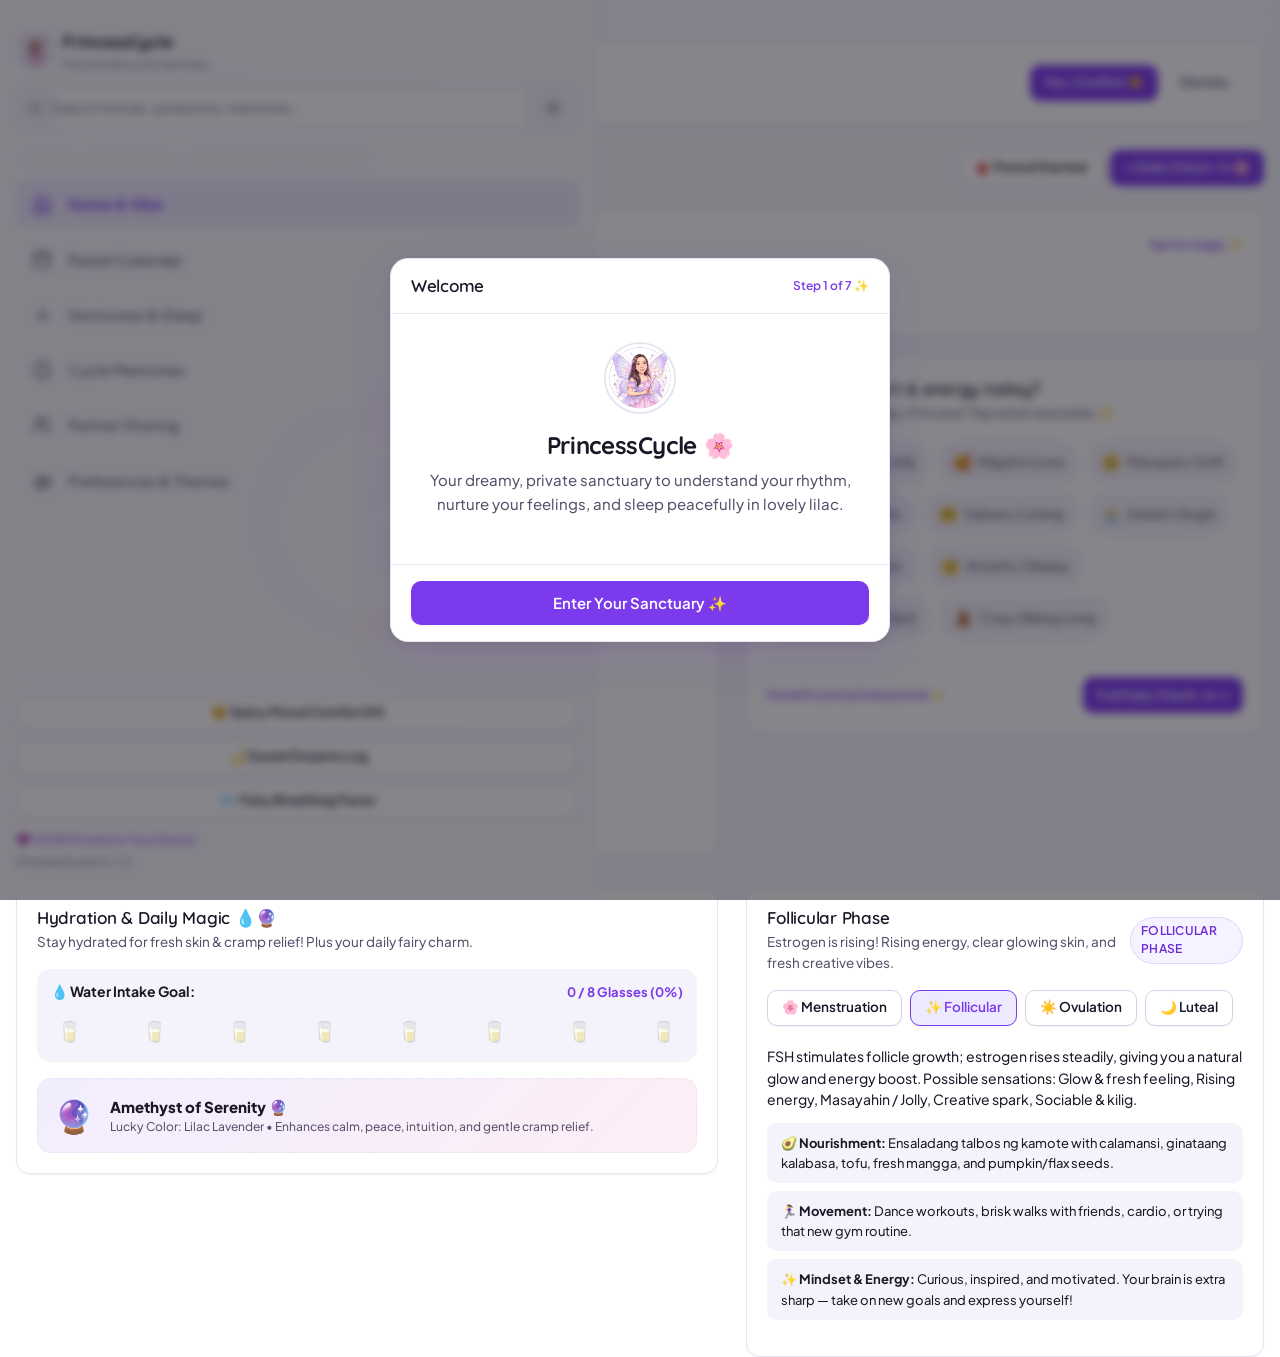
==== commit b47cbd2e: "feat: 9 cute themes + scroll/visual hardening - Add 6 new themes (Rose, Mint, Peach, Sky, Lemon, Coc" ====
--- a/index.html
+++ b/index.html
@@ -383,6 +383,12 @@
                 <button class="btn btn-secondary btn-sm active" data-theme-val="system">✨ Lavender System</button>
                 <button class="btn btn-secondary btn-sm" data-theme-val="light">☀️ Lilac Dream Light</button>
                 <button class="btn btn-secondary btn-sm" data-theme-val="dark">🌙 Midnight Orchid Dark</button>
+                <button class="btn btn-secondary btn-sm" data-theme-val="rose">🌹 Rose Blush</button>
+                <button class="btn btn-secondary btn-sm" data-theme-val="mint">🌿 Mint Fresh</button>
+                <button class="btn btn-secondary btn-sm" data-theme-val="peach">🍑 Peach Cream</button>
+                <button class="btn btn-secondary btn-sm" data-theme-val="sky">🩵 Sky Baby</button>
+                <button class="btn btn-secondary btn-sm" data-theme-val="lemon">🍋 Lemon Sun</button>
+                <button class="btn btn-secondary btn-sm" data-theme-val="cocoa">🤎 Cocoa Cozy</button>
               </div>
             </div>
 
--- a/css/variables.css
+++ b/css/variables.css
@@ -140,6 +140,10 @@
   --border-card-hover: var(--border-medium);
 
   --min-tap-target: 44px;
+
+  /* Layout geometry — referenced by .app-main / .bottom-nav / .app-header */
+  --bottom-nav-height: 64px;
+  --header-height: 60px;
 }
 
 /* ==========================================================================
@@ -201,3 +205,399 @@
   --shadow-lg: 0 8px 28px rgba(0, 0, 0, 0.55);
   --shadow-sheet: 0 -8px 32px rgba(0, 0, 0, 0.6);
 }
+
+/* ==========================================================================
+   Rose — warm blush pink, soft & romantic (light base)
+   ========================================================================== */
+[data-theme="rose"] {
+  --color-primary: #E64980;
+  --color-primary-hover: #D6336C;
+  --color-primary-light: #FCE7EF;
+  --color-primary-glow: rgba(230, 73, 128, 0.22);
+  --color-primary-soft: #FBCFE0;
+  --color-secondary: #F783AC;
+  --color-accent: #F59E0B;
+  --color-sparkle: #F472B6;
+
+  --bg-app: #FFF5F8;
+  --bg-surface: #FFFFFF;
+  --bg-surface-subtle: #FDF0F5;
+  --bg-surface-hover: #FBE5EE;
+  --bg-surface-elevated: #FFFFFF;
+
+  --text-primary: #2A1420;
+  --text-secondary: #6B4A5A;
+  --text-tertiary: #8A6577;
+  --text-inverse: #FFFFFF;
+
+  --border-subtle: #F6DCE6;
+  --border-medium: #EEC2D4;
+  --border-focus: #E64980;
+  --color-success: #0CA678;
+  --color-success-bg: #E6FBF3;
+  --color-danger: #E03131;
+  --color-danger-bg: #FFF0F0;
+
+  --phase-menstruation: #E64980;
+  --phase-menstruation-bg: #FDF0F5;
+  --phase-menstruation-text: #C2255C;
+  --phase-menstruation-border: #FBCFE0;
+  --phase-follicular: #CC5DE8;
+  --phase-follicular-bg: #FAF0FC;
+  --phase-follicular-text: #9C36B5;
+  --phase-follicular-border: #F3D6F8;
+  --phase-ovulation: #F59E0B;
+  --phase-ovulation-bg: #FFFBEB;
+  --phase-ovulation-text: #B45309;
+  --phase-ovulation-border: #FDE68A;
+  --phase-luteal: #E8590C;
+  --phase-luteal-bg: #FFF4EC;
+  --phase-luteal-text: #B54708;
+  --phase-luteal-border: #FBD8BE;
+
+  --bg-cute-gradient: linear-gradient(180deg, #FFF5F8 0%, #FCEAF2 100%);
+  --bg-card-glass: rgba(255, 255, 255, 0.96);
+  --bg-header-glass: rgba(255, 245, 248, 0.86);
+  --bg-sidebar-glass: rgba(253, 240, 245, 0.95);
+  --bg-bottom-nav: rgba(255, 245, 248, 0.92);
+  --bg-chip: var(--bg-surface-subtle);
+  --bg-input: #FFFFFF;
+  --bg-modal: var(--bg-surface);
+  --border-card: var(--border-subtle);
+  --border-card-hover: var(--border-medium);
+
+  --shadow-sm: 0 1px 2px rgba(214, 51, 108, 0.06);
+  --shadow-md: 0 2px 6px rgba(214, 51, 108, 0.07), 0 8px 24px rgba(230, 73, 128, 0.08);
+  --shadow-lg: 0 4px 12px rgba(214, 51, 108, 0.08), 0 16px 40px rgba(230, 73, 128, 0.1);
+  --shadow-sheet: 0 -8px 32px rgba(214, 51, 108, 0.16);
+}
+
+/* ==========================================================================
+   Mint — fresh cool green, calm & airy (light base)
+   ========================================================================== */
+[data-theme="mint"] {
+  --color-primary: #0CA678;
+  --color-primary-hover: #099268;
+  --color-primary-light: #E3F7EF;
+  --color-primary-glow: rgba(12, 166, 120, 0.22);
+  --color-primary-soft: #B2ECD5;
+  --color-secondary: #38D9A9;
+  --color-accent: #F59E0B;
+  --color-sparkle: #66D9A8;
+
+  --bg-app: #F4FBF8;
+  --bg-surface: #FFFFFF;
+  --bg-surface-subtle: #ECF7F2;
+  --bg-surface-hover: #DCF3EA;
+  --bg-surface-elevated: #FFFFFF;
+
+  --text-primary: #11281F;
+  --text-secondary: #3F5C50;
+  --text-tertiary: #5E7A6D;
+  --text-inverse: #FFFFFF;
+
+  --border-subtle: #D9EEE5;
+  --border-medium: #B7E0D0;
+  --border-focus: #0CA678;
+  --color-success: #0CA678;
+  --color-success-bg: #E3F7EF;
+  --color-danger: #E03131;
+  --color-danger-bg: #FFF0F0;
+
+  --phase-menstruation: #F06595;
+  --phase-menstruation-bg: #FDEFF5;
+  --phase-menstruation-text: #C2255C;
+  --phase-menstruation-border: #F9D3E3;
+  --phase-follicular: #12B886;
+  --phase-follicular-bg: #E9F8F1;
+  --phase-follicular-text: #0B7A57;
+  --phase-follicular-border: #C3EBD8;
+  --phase-ovulation: #F59E0B;
+  --phase-ovulation-bg: #FFFBEB;
+  --phase-ovulation-text: #B45309;
+  --phase-ovulation-border: #FDE68A;
+  --phase-luteal: #748FFC;
+  --phase-luteal-bg: #EEF2FF;
+  --phase-luteal-text: #3B4CB8;
+  --phase-luteal-border: #CBD5F8;
+
+  --bg-cute-gradient: linear-gradient(180deg, #F4FBF8 0%, #E7F5EF 100%);
+  --bg-card-glass: rgba(255, 255, 255, 0.96);
+  --bg-header-glass: rgba(244, 251, 248, 0.86);
+  --bg-sidebar-glass: rgba(236, 247, 242, 0.95);
+  --bg-bottom-nav: rgba(244, 251, 248, 0.92);
+  --bg-chip: var(--bg-surface-subtle);
+  --bg-input: #FFFFFF;
+  --bg-modal: var(--bg-surface);
+  --border-card: var(--border-subtle);
+  --border-card-hover: var(--border-medium);
+
+  --shadow-sm: 0 1px 2px rgba(9, 146, 104, 0.06);
+  --shadow-md: 0 2px 6px rgba(9, 146, 104, 0.07), 0 8px 24px rgba(12, 166, 120, 0.08);
+  --shadow-lg: 0 4px 12px rgba(9, 146, 104, 0.08), 0 16px 40px rgba(12, 166, 120, 0.1);
+  --shadow-sheet: 0 -8px 32px rgba(9, 146, 104, 0.16);
+}
+
+/* ==========================================================================
+   Peach — warm citrus cream, cozy & gentle (light base)
+   ========================================================================== */
+[data-theme="peach"] {
+  --color-primary: #F76707;
+  --color-primary-hover: #E8590C;
+  --color-primary-light: #FFF0E6;
+  --color-primary-glow: rgba(247, 103, 7, 0.22);
+  --color-primary-soft: #FFD8B8;
+  --color-secondary: #FFA94D;
+  --color-accent: #E64980;
+  --color-sparkle: #FFB86B;
+
+  --bg-app: #FFFBF7;
+  --bg-surface: #FFFFFF;
+  --bg-surface-subtle: #FFEFE4;
+  --bg-surface-hover: #FFE3D1;
+  --bg-surface-elevated: #FFFFFF;
+
+  --text-primary: #2E1A0E;
+  --text-secondary: #6E4A33;
+  --text-tertiary: #94705A;
+  --text-inverse: #FFFFFF;
+
+  --border-subtle: #FBE3D2;
+  --border-medium: #F7C9A6;
+  --border-focus: #F76707;
+  --color-success: #0CA678;
+  --color-success-bg: #E6FBF3;
+  --color-danger: #E03131;
+  --color-danger-bg: #FFF0F0;
+
+  --phase-menstruation: #F06595;
+  --phase-menstruation-bg: #FDEFF5;
+  --phase-menstruation-text: #C2255C;
+  --phase-menstruation-border: #F9D3E3;
+  --phase-follicular: #F76707;
+  --phase-follicular-bg: #FFF4EC;
+  --phase-follicular-text: #B54708;
+  --phase-follicular-border: #FBD8BE;
+  --phase-ovulation: #F59E0B;
+  --phase-ovulation-bg: #FFFBEB;
+  --phase-ovulation-text: #B45309;
+  --phase-ovulation-border: #FDE68A;
+  --phase-luteal: #CC5DE8;
+  --phase-luteal-bg: #FAF0FC;
+  --phase-luteal-text: #9C36B5;
+  --phase-luteal-border: #F3D6F8;
+
+  --bg-cute-gradient: linear-gradient(180deg, #FFFBF7 0%, #FFEEDF 100%);
+  --bg-card-glass: rgba(255, 255, 255, 0.96);
+  --bg-header-glass: rgba(255, 251, 247, 0.86);
+  --bg-sidebar-glass: rgba(255, 239, 228, 0.95);
+  --bg-bottom-nav: rgba(255, 251, 247, 0.92);
+  --bg-chip: var(--bg-surface-subtle);
+  --bg-input: #FFFFFF;
+  --bg-modal: var(--bg-surface);
+  --border-card: var(--border-subtle);
+  --border-card-hover: var(--border-medium);
+
+  --shadow-sm: 0 1px 2px rgba(232, 89, 12, 0.06);
+  --shadow-md: 0 2px 6px rgba(232, 89, 12, 0.07), 0 8px 24px rgba(247, 103, 7, 0.08);
+  --shadow-lg: 0 4px 12px rgba(232, 89, 12, 0.08), 0 16px 40px rgba(247, 103, 7, 0.1);
+  --shadow-sheet: 0 -8px 32px rgba(232, 89, 12, 0.16);
+}
+
+/* ==========================================================================
+   Sky — soft baby blue, calm & airy (light base)
+   ========================================================================== */
+[data-theme="sky"] {
+  --color-primary: #1C7ED6;
+  --color-primary-hover: #1971C2;
+  --color-primary-light: #E7F1FB;
+  --color-primary-glow: rgba(28, 126, 214, 0.22);
+  --color-primary-soft: #B4D4F2;
+  --color-secondary: #4DABF7;
+  --color-accent: #F59E0B;
+  --color-sparkle: #74C0FC;
+
+  --bg-app: #F5FAFE;
+  --bg-surface: #FFFFFF;
+  --bg-surface-subtle: #EAF3FB;
+  --bg-surface-hover: #D8EAF8;
+  --bg-surface-elevated: #FFFFFF;
+
+  --text-primary: #102536;
+  --text-secondary: #3C5771;
+  --text-tertiary: #5E7A93;
+  --text-inverse: #FFFFFF;
+
+  --border-subtle: #D6E7F5;
+  --border-medium: #AED3EF;
+  --border-focus: #1C7ED6;
+  --color-success: #0CA678;
+  --color-success-bg: #E6FBF3;
+  --color-danger: #E03131;
+  --color-danger-bg: #FFF0F0;
+
+  --phase-menstruation: #F06595;
+  --phase-menstruation-bg: #FDEFF5;
+  --phase-menstruation-text: #C2255C;
+  --phase-menstruation-border: #F9D3E3;
+  --phase-follicular: #1C7ED6;
+  --phase-follicular-bg: #EAF3FB;
+  --phase-follicular-text: #15599C;
+  --phase-follicular-border: #C2DEF4;
+  --phase-ovulation: #F59E0B;
+  --phase-ovulation-bg: #FFFBEB;
+  --phase-ovulation-text: #B45309;
+  --phase-ovulation-border: #FDE68A;
+  --phase-luteal: #CC5DE8;
+  --phase-luteal-bg: #FAF0FC;
+  --phase-luteal-text: #9C36B5;
+  --phase-luteal-border: #F3D6F8;
+
+  --bg-cute-gradient: linear-gradient(180deg, #F5FAFE 0%, #E6F1FB 100%);
+  --bg-card-glass: rgba(255, 255, 255, 0.96);
+  --bg-header-glass: rgba(245, 250, 254, 0.86);
+  --bg-sidebar-glass: rgba(234, 243, 251, 0.95);
+  --bg-bottom-nav: rgba(245, 250, 254, 0.92);
+  --bg-chip: var(--bg-surface-subtle);
+  --bg-input: #FFFFFF;
+  --bg-modal: var(--bg-surface);
+  --border-card: var(--border-subtle);
+  --border-card-hover: var(--border-medium);
+
+  --shadow-sm: 0 1px 2px rgba(25, 113, 194, 0.06);
+  --shadow-md: 0 2px 6px rgba(25, 113, 194, 0.07), 0 8px 24px rgba(28, 126, 214, 0.08);
+  --shadow-lg: 0 4px 12px rgba(25, 113, 194, 0.08), 0 16px 40px rgba(28, 126, 214, 0.1);
+  --shadow-sheet: 0 -8px 32px rgba(25, 113, 194, 0.16);
+}
+
+/* ==========================================================================
+   Lemon — sunny butter yellow, cheerful & warm (light base)
+   ========================================================================== */
+[data-theme="lemon"] {
+  --color-primary: #F59F00;
+  --color-primary-hover: #E8910C;
+  --color-primary-light: #FFF8E1;
+  --color-primary-glow: rgba(245, 159, 0, 0.22);
+  --color-primary-soft: #FFE8A3;
+  --color-secondary: #FCC419;
+  --color-accent: #E64980;
+  --color-sparkle: #FFD43B;
+
+  --bg-app: #FFFBF0;
+  --bg-surface: #FFFFFF;
+  --bg-surface-subtle: #FFF6DA;
+  --bg-surface-hover: #FFEFC0;
+  --bg-surface-elevated: #FFFFFF;
+
+  --text-primary: #2E2606;
+  --text-secondary: #6E5E2E;
+  --text-tertiary: #94843F;
+  --text-inverse: #FFFFFF;
+
+  --border-subtle: #FBEFC4;
+  --border-medium: #F7DF8F;
+  --border-focus: #F59F00;
+  --color-success: #0CA678;
+  --color-success-bg: #E6FBF3;
+  --color-danger: #E03131;
+  --color-danger-bg: #FFF0F0;
+
+  --phase-menstruation: #F06595;
+  --phase-menstruation-bg: #FDEFF5;
+  --phase-menstruation-text: #C2255C;
+  --phase-menstruation-border: #F9D3E3;
+  --phase-follicular: #F59F00;
+  --phase-follicular-bg: #FFF8E1;
+  --phase-follicular-text: #B57600;
+  --phase-follicular-border: #FFE8A3;
+  --phase-ovulation: #F76707;
+  --phase-ovulation-bg: #FFF4EC;
+  --phase-ovulation-text: #B54708;
+  --phase-ovulation-border: #FBD8BE;
+  --phase-luteal: #CC5DE8;
+  --phase-luteal-bg: #FAF0FC;
+  --phase-luteal-text: #9C36B5;
+  --phase-luteal-border: #F3D6F8;
+
+  --bg-cute-gradient: linear-gradient(180deg, #FFFBF0 0%, #FFF4D6 100%);
+  --bg-card-glass: rgba(255, 255, 255, 0.96);
+  --bg-header-glass: rgba(255, 251, 240, 0.86);
+  --bg-sidebar-glass: rgba(255, 246, 218, 0.95);
+  --bg-bottom-nav: rgba(255, 251, 240, 0.92);
+  --bg-chip: var(--bg-surface-subtle);
+  --bg-input: #FFFFFF;
+  --bg-modal: var(--bg-surface);
+  --border-card: var(--border-subtle);
+  --border-card-hover: var(--border-medium);
+
+  --shadow-sm: 0 1px 2px rgba(232, 145, 12, 0.06);
+  --shadow-md: 0 2px 6px rgba(232, 145, 12, 0.07), 0 8px 24px rgba(245, 159, 0, 0.08);
+  --shadow-lg: 0 4px 12px rgba(232, 145, 12, 0.08), 0 16px 40px rgba(245, 159, 0, 0.1);
+  --shadow-sheet: 0 -8px 32px rgba(232, 145, 12, 0.16);
+}
+
+/* ==========================================================================
+   Cocoa — soft warm brown, cozy night-light (light base)
+   ========================================================================== */
+[data-theme="cocoa"] {
+  --color-primary: #8B5E34;
+  --color-primary-hover: #704A28;
+  --color-primary-light: #F3E9DF;
+  --color-primary-glow: rgba(139, 94, 52, 0.22);
+  --color-primary-soft: #D8BEA3;
+  --color-secondary: #B08968;
+  --color-accent: #E07A5F;
+  --color-sparkle: #C9A27E;
+
+  --bg-app: #FBF6F0;
+  --bg-surface: #FFFFFF;
+  --bg-surface-subtle: #F4EAE0;
+  --bg-surface-hover: #EBDDCD;
+  --bg-surface-elevated: #FFFFFF;
+
+  --text-primary: #2E2114;
+  --text-secondary: #6B5642;
+  --text-tertiary: #8C7763;
+  --text-inverse: #FFFFFF;
+
+  --border-subtle: #EADFCF;
+  --border-medium: #D6C2A6;
+  --border-focus: #8B5E34;
+  --color-success: #0CA678;
+  --color-success-bg: #E6FBF3;
+  --color-danger: #E03131;
+  --color-danger-bg: #FFF0F0;
+
+  --phase-menstruation: #E07A5F;
+  --phase-menstruation-bg: #FBEBE4;
+  --phase-menstruation-text: #B5503A;
+  --phase-menstruation-border: #F0D2C6;
+  --phase-follicular: #8B5E34;
+  --phase-follicular-bg: #F3E9DF;
+  --phase-follicular-text: #6B4527;
+  --phase-follicular-border: #D8BEA3;
+  --phase-ovulation: #E0A100;
+  --phase-ovulation-bg: #FFF6E0;
+  --phase-ovulation-text: #A87A00;
+  --phase-ovulation-border: #F5DFA0;
+  --phase-luteal: #B08968;
+  --phase-luteal-bg: #F1E7DC;
+  --phase-luteal-text: #856244;
+  --phase-luteal-border: #D6C2A6;
+
+  --bg-cute-gradient: linear-gradient(180deg, #FBF6F0 0%, #F2E7DB 100%);
+  --bg-card-glass: rgba(255, 255, 255, 0.96);
+  --bg-header-glass: rgba(251, 246, 240, 0.86);
+  --bg-sidebar-glass: rgba(244, 234, 224, 0.95);
+  --bg-bottom-nav: rgba(251, 246, 240, 0.92);
+  --bg-chip: var(--bg-surface-subtle);
+  --bg-input: #FFFFFF;
+  --bg-modal: var(--bg-surface);
+  --border-card: var(--border-subtle);
+  --border-card-hover: var(--border-medium);
+
+  --shadow-sm: 0 1px 2px rgba(112, 74, 40, 0.06);
+  --shadow-md: 0 2px 6px rgba(112, 74, 40, 0.07), 0 8px 24px rgba(139, 94, 52, 0.08);
+  --shadow-lg: 0 4px 12px rgba(112, 74, 40, 0.08), 0 16px 40px rgba(139, 94, 52, 0.1);
+  --shadow-sheet: 0 -8px 32px rgba(112, 74, 40, 0.16);
+}
--- a/css/components.css
+++ b/css/components.css
@@ -534,16 +534,24 @@
   background-color: var(--bg-surface);
   width: 100%;
   max-width: 580px;
+  /* Dynamic viewport so the sheet never sits behind the mobile URL bar / home indicator.
+     The vh line is the fallback for browsers without dvh support. */
   max-height: 90vh;
+  max-height: 90dvh;
   border-radius: var(--radius-xl) var(--radius-xl) 0 0;
   box-shadow: var(--shadow-sheet);
   border: 1px solid var(--border-subtle);
   border-bottom: none;
   display: flex;
   flex-direction: column;
+  /* CRITICAL: let the column shrink so .sheet-body can actually scroll
+     instead of overflowing the capped height on short screens / large fonts */
+  min-height: 0;
   transform: translateY(100%);
   transition: transform var(--transition-normal);
   overflow: hidden;
+  /* Keep inner scrolling from leaking into the page behind the sheet */
+  overscroll-behavior: contain;
 }
 
 .sheet-backdrop.active .sheet-container {
@@ -570,6 +578,11 @@
   padding: var(--space-lg);
   overflow-y: auto;
   flex: 1;
+  /* Allow the scrollable body to shrink below content height so it scrolls
+     instead of pushing the footer off-screen on short viewports */
+  min-height: 0;
+  overscroll-behavior: contain;
+  -webkit-overflow-scrolling: touch;
 }
 
 .sheet-footer {
@@ -604,18 +617,60 @@
   width: 100%;
   max-width: 480px;
   max-height: 90vh;
+  max-height: 90dvh;
   border-radius: var(--radius-xl);
   box-shadow: var(--shadow-lg);
   border: 1px solid var(--border-subtle);
   display: flex;
   flex-direction: column;
+  min-height: 0;
   transform: scale(0.96);
   transition: transform var(--transition-normal);
   overflow: hidden;
+  overscroll-behavior: contain;
 }
 
 .modal-backdrop.active .modal-container {
   transform: scale(1);
+}
+
+/* ==========================================================================
+   Theme / Appearance Selectors — horizontal scroll strip
+   The parent .card uses overflow:hidden (cute.css), so a wrapping flex row of
+   pills would clip the off-screen options. Make these selectors their own
+   scrollable strips with a visible scrollbar so every option is reachable.
+   ========================================================================== */
+#theme-selector-group,
+#ambient-sound-group {
+  flex-wrap: nowrap;
+  overflow-x: auto;
+  overflow-y: hidden;
+  -webkit-overflow-scrolling: touch;
+  overscroll-behavior-x: contain;
+  padding-bottom: 6px;
+  /* Persuade flex children not to shrink below content width */
+  gap: var(--space-xs);
+}
+
+#theme-selector-group > .btn,
+#ambient-sound-group > .btn {
+  flex: 0 0 auto;
+  white-space: nowrap;
+}
+
+/* Visible scrollbar affordance on the strip (WebKit) */
+#theme-selector-group::-webkit-scrollbar,
+#ambient-sound-group::-webkit-scrollbar {
+  height: 6px;
+}
+#theme-selector-group::-webkit-scrollbar-thumb,
+#ambient-sound-group::-webkit-scrollbar-thumb {
+  background: var(--border-medium);
+  border-radius: var(--radius-full);
+}
+#theme-selector-group::-webkit-scrollbar-thumb:hover,
+#ambient-sound-group::-webkit-scrollbar-thumb:hover {
+  background: var(--text-tertiary);
 }
 
 /* ==========================================================================
--- a/css/layout.css
+++ b/css/layout.css
@@ -7,6 +7,7 @@
   display: flex;
   flex-direction: column;
   min-height: 100vh;
+  min-height: 100dvh;
 }
 
 /* ==========================================================================
@@ -82,7 +83,10 @@
    ========================================================================== */
 .app-main {
   flex: 1;
-  padding-bottom: calc(var(--bottom-nav-height) + var(--space-2xl));
+  /* Generous bottom buffer so the last card (About / disclaimer) clears the
+     fixed mobile bottom-nav AND the iOS home-indicator on every device.
+     Uses dynamic + safe-area units with a static fallback. */
+  padding-bottom: calc(var(--bottom-nav-height) + var(--space-2xl) + env(safe-area-inset-bottom, 0px));
   padding-top: var(--space-md);
 }
 
--- a/css/cute.css
+++ b/css/cute.css
@@ -99,6 +99,34 @@
   box-shadow: var(--shadow-sm) !important;
 }
 
+/* Gentle interactive lift — cards feel alive without being heavy.
+   Pointer-only (no lift on touch) to avoid sticky-press on mobile. */
+@media (hover: hover) and (pointer: fine) {
+  .card {
+    transition: transform 160ms var(--ease-out), box-shadow 160ms var(--ease-out), border-color 160ms var(--ease-out);
+  }
+  .card:hover {
+    transform: translateY(-2px);
+    box-shadow: var(--shadow-md) !important;
+    border-color: var(--border-card-hover) !important;
+  }
+  /* The hero card keeps its radial wash on hover */
+  .card-hero:hover {
+    box-shadow: var(--shadow-md) !important;
+  }
+}
+
+/* Floating action button — soft themed glow so it reads as "tap me" */
+.nav-fab {
+  box-shadow: 0 4px 14px rgba(200, 109, 124, 0.4), 0 0 0 0 var(--color-primary-glow);
+  transition: transform var(--transition-fast), background-color var(--transition-fast), box-shadow 200ms var(--ease-out);
+}
+@media (hover: hover) and (pointer: fine) {
+  .nav-fab:hover {
+    box-shadow: 0 6px 18px rgba(200, 109, 124, 0.45), 0 0 18px 2px var(--color-primary-glow);
+  }
+}
+
 /* ============================================================
    Buttons — shadcn-style anatomy: solid / outline / ghost / danger
    ============================================================ */
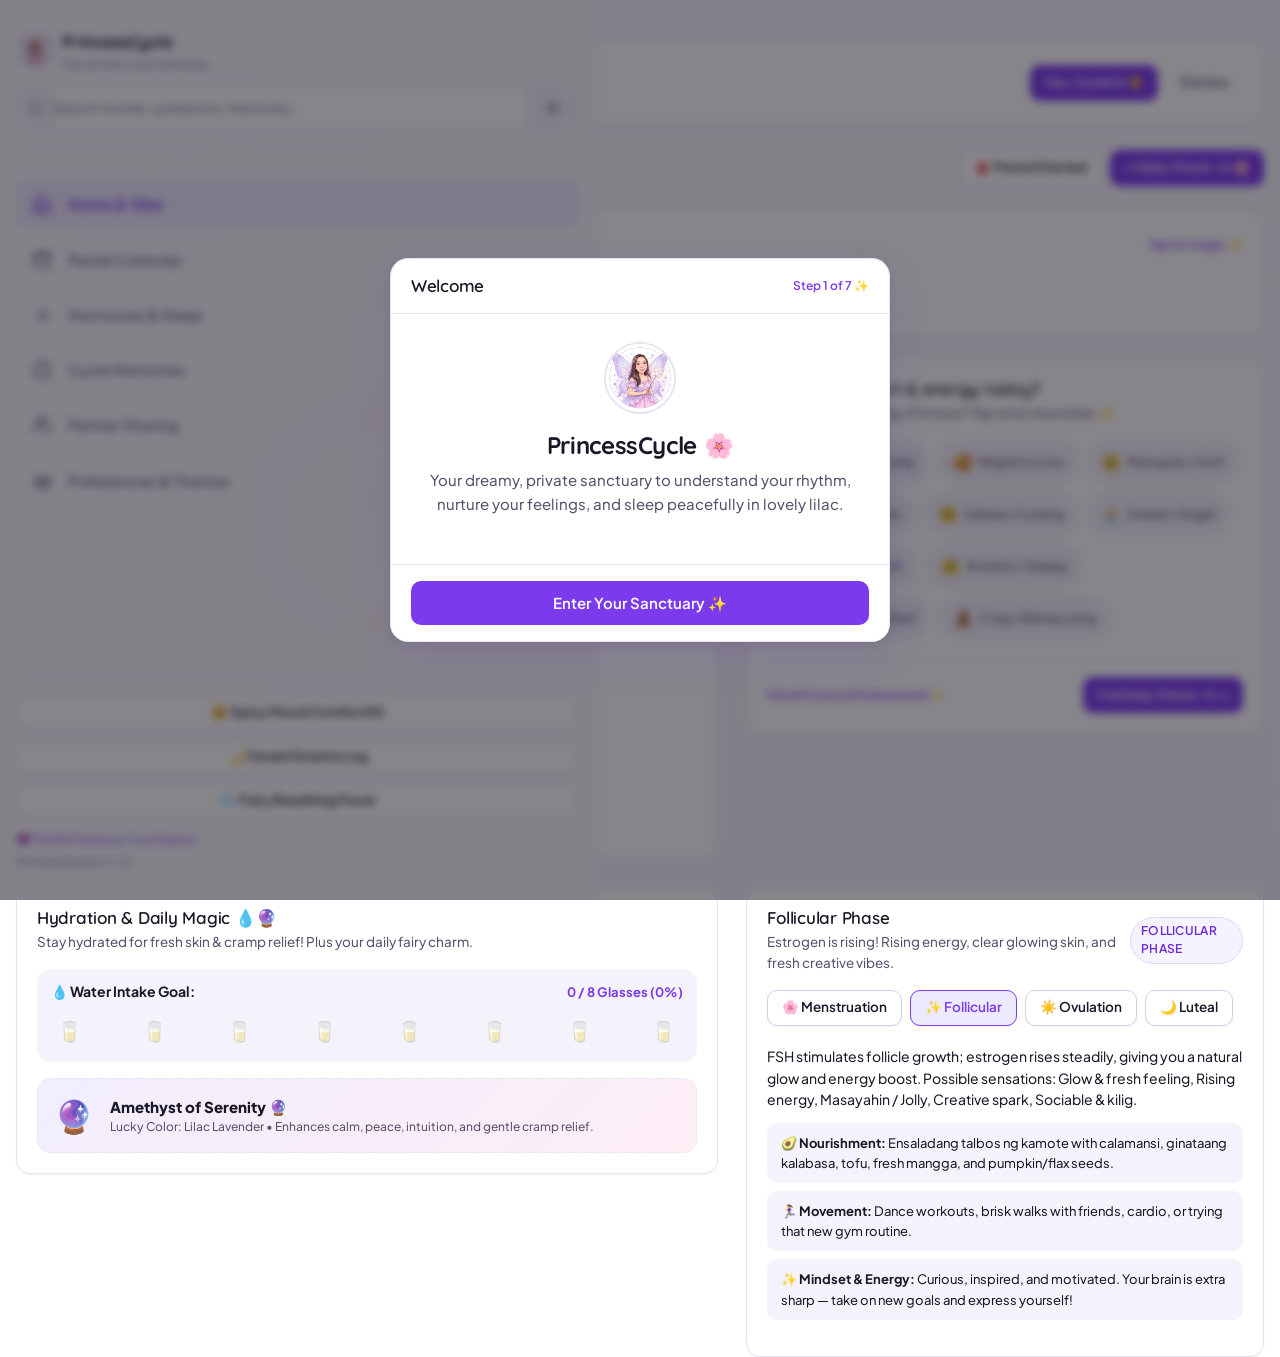
==== commit 26502c6a: "feat: 6 dark variants of the cute themes (rose/mint/peach/sky/lemon/cocoa night)" ====
--- a/index.html
+++ b/index.html
@@ -389,6 +389,12 @@
                 <button class="btn btn-secondary btn-sm" data-theme-val="sky">🩵 Sky Baby</button>
                 <button class="btn btn-secondary btn-sm" data-theme-val="lemon">🍋 Lemon Sun</button>
                 <button class="btn btn-secondary btn-sm" data-theme-val="cocoa">🤎 Cocoa Cozy</button>
+                <button class="btn btn-secondary btn-sm" data-theme-val="rose-dark">🌹🌙 Rose Night</button>
+                <button class="btn btn-secondary btn-sm" data-theme-val="mint-dark">🌿🌙 Mint Night</button>
+                <button class="btn btn-secondary btn-sm" data-theme-val="peach-dark">🍑🌙 Peach Night</button>
+                <button class="btn btn-secondary btn-sm" data-theme-val="sky-dark">🩵🌙 Sky Night</button>
+                <button class="btn btn-secondary btn-sm" data-theme-val="lemon-dark">🍋🌙 Lemon Night</button>
+                <button class="btn btn-secondary btn-sm" data-theme-val="cocoa-dark">🤎🌙 Cocoa Night</button>
               </div>
             </div>
 
--- a/css/variables.css
+++ b/css/variables.css
@@ -601,3 +601,391 @@
   --shadow-lg: 0 4px 12px rgba(112, 74, 40, 0.08), 0 16px 40px rgba(139, 94, 52, 0.1);
   --shadow-sheet: 0 -8px 32px rgba(112, 74, 40, 0.16);
 }
+
+/* ==========================================================================
+   DARK CUTE THEMES — each a full dark palette tinted to its accent
+   ========================================================================== */
+
+/* Rose Dark — moody blush night */
+[data-theme="rose-dark"] {
+  --color-primary: #F472B6;
+  --color-primary-hover: #F06595;
+  --color-primary-light: #3A2230;
+  --color-primary-glow: rgba(244, 114, 182, 0.28);
+  --color-primary-soft: #4A2A3A;
+  --color-secondary: #F783AC;
+  --color-accent: #F59E0B;
+  --color-sparkle: #F9A8D4;
+
+  --bg-app: #1A141C;
+  --bg-surface: #251C24;
+  --bg-surface-subtle: #2E2229;
+  --bg-surface-hover: #382A33;
+  --bg-surface-elevated: #2E2229;
+
+  --text-primary: #FBEFF4;
+  --text-secondary: #D9C4CF;
+  --text-tertiary: #A98B98;
+  --text-inverse: #1A141C;
+
+  --border-subtle: #3D2E37;
+  --border-medium: #4F3A45;
+  --border-focus: #F472B6;
+  --color-success: #38D9A9;
+  --color-success-bg: #142B25;
+  --color-danger: #FF8787;
+  --color-danger-bg: #2E1A1A;
+
+  --phase-menstruation: #F472B6;
+  --phase-menstruation-bg: #2A1A24;
+  --phase-menstruation-text: #F9A8D4;
+  --phase-menstruation-border: #3A2630;
+  --phase-follicular: #DA77F2;
+  --phase-follicular-bg: #261A2E;
+  --phase-follicular-text: #E599F7;
+  --phase-follicular-border: #362840;
+  --phase-ovulation: #FFD43B;
+  --phase-ovulation-bg: #2A2616;
+  --phase-ovulation-text: #FFE066;
+  --phase-ovulation-border: #3A3426;
+  --phase-luteal: #FF922B;
+  --phase-luteal-bg: #2A2016;
+  --phase-luteal-text: #FFA94D;
+  --phase-luteal-border: #3A3026;
+
+  --bg-cute-gradient: linear-gradient(180deg, #1A141C 0%, #251A22 100%);
+  --bg-card-glass: rgba(37, 28, 36, 0.96);
+  --bg-header-glass: rgba(26, 20, 28, 0.86);
+  --bg-sidebar-glass: rgba(46, 34, 41, 0.95);
+  --bg-bottom-nav: rgba(26, 20, 28, 0.92);
+  --bg-chip: var(--bg-surface-subtle);
+  --bg-input: #2E2229;
+  --bg-modal: var(--bg-surface);
+  --border-card: var(--border-subtle);
+  --border-card-hover: var(--border-medium);
+
+  --shadow-sm: 0 1px 2px rgba(0, 0, 0, 0.4);
+  --shadow-md: 0 2px 8px rgba(0, 0, 0, 0.45), 0 8px 24px rgba(244, 114, 182, 0.08);
+  --shadow-lg: 0 4px 12px rgba(0, 0, 0, 0.5), 0 16px 40px rgba(244, 114, 182, 0.1);
+  --shadow-sheet: 0 -8px 32px rgba(0, 0, 0, 0.6);
+}
+
+/* Mint Dark — cool forest night */
+[data-theme="mint-dark"] {
+  --color-primary: #38D9A9;
+  --color-primary-hover: #20C997;
+  --color-primary-light: #16302A;
+  --color-primary-glow: rgba(56, 217, 169, 0.28);
+  --color-primary-soft: #1F4038;
+  --color-secondary: #63E6BE;
+  --color-accent: #FFD43B;
+  --color-sparkle: #8CE6C8;
+
+  --bg-app: #0F1E18;
+  --bg-surface: #16271F;
+  --bg-surface-subtle: #1C3027;
+  --bg-surface-hover: #243A30;
+  --bg-surface-elevated: #1C3027;
+
+  --text-primary: #EAFBF4;
+  --text-secondary: #BFDBCF;
+  --text-tertiary: #84A99B;
+  --text-inverse: #0F1E18;
+
+  --border-subtle: #254236;
+  --border-medium: #356354;
+  --border-focus: #38D9A9;
+  --color-success: #38D9A9;
+  --color-success-bg: #142B25;
+  --color-danger: #FF8787;
+  --color-danger-bg: #2E1A1A;
+
+  --phase-menstruation: #F783AC;
+  --phase-menstruation-bg: #2A1A24;
+  --phase-menstruation-text: #F9A8D4;
+  --phase-menstruation-border: #3A2630;
+  --phase-follicular: #38D9A9;
+  --phase-follicular-bg: #15291F;
+  --phase-follicular-text: #63E6BE;
+  --phase-follicular-border: #254336;
+  --phase-ovulation: #FFD43B;
+  --phase-ovulation-bg: #2A2616;
+  --phase-ovulation-text: #FFE066;
+  --phase-ovulation-border: #3A3426;
+  --phase-luteal: #748FFC;
+  --phase-luteal-bg: #1A2030;
+  --phase-luteal-text: #A5B4FC;
+  --phase-luteal-border: #28324A;
+
+  --bg-cute-gradient: linear-gradient(180deg, #0F1E18 0%, #16271F 100%);
+  --bg-card-glass: rgba(22, 39, 31, 0.96);
+  --bg-header-glass: rgba(15, 30, 24, 0.86);
+  --bg-sidebar-glass: rgba(28, 48, 39, 0.95);
+  --bg-bottom-nav: rgba(15, 30, 24, 0.92);
+  --bg-chip: var(--bg-surface-subtle);
+  --bg-input: #1C3027;
+  --bg-modal: var(--bg-surface);
+  --border-card: var(--border-subtle);
+  --border-card-hover: var(--border-medium);
+
+  --shadow-sm: 0 1px 2px rgba(0, 0, 0, 0.4);
+  --shadow-md: 0 2px 8px rgba(0, 0, 0, 0.45), 0 8px 24px rgba(56, 217, 169, 0.08);
+  --shadow-lg: 0 4px 12px rgba(0, 0, 0, 0.5), 0 16px 40px rgba(56, 217, 169, 0.1);
+  --shadow-sheet: 0 -8px 32px rgba(0, 0, 0, 0.6);
+}
+
+/* Peach Dark — warm ember night */
+[data-theme="peach-dark"] {
+  --color-primary: #FFA94D;
+  --color-primary-hover: #FF922B;
+  --color-primary-light: #332415;
+  --color-primary-glow: rgba(255, 169, 77, 0.28);
+  --color-primary-soft: #432E1C;
+  --color-secondary: #FFC078;
+  --color-accent: #F783AC;
+  --color-sparkle: #FFD8A8;
+
+  --bg-app: #1E1410;
+  --bg-surface: #271C16;
+  --bg-surface-subtle: #31241C;
+  --bg-surface-hover: #3D2D22;
+  --bg-surface-elevated: #31241C;
+
+  --text-primary: #FCEEE4;
+  --text-secondary: #E0C8B7;
+  --text-tertiary: #A98B78;
+  --text-inverse: #1E1410;
+
+  --border-subtle: #42301F;
+  --border-medium: #56412C;
+  --border-focus: #FFA94D;
+  --color-success: #38D9A9;
+  --color-success-bg: #142B25;
+  --color-danger: #FF8787;
+  --color-danger-bg: #2E1A1A;
+
+  --phase-menstruation: #F783AC;
+  --phase-menstruation-bg: #2A1A24;
+  --phase-menstruation-text: #F9A8D4;
+  --phase-menstruation-border: #3A2630;
+  --phase-follicular: #FFA94D;
+  --phase-follicular-bg: #2E2114;
+  --phase-follicular-text: #FFC078;
+  --phase-follicular-border: #3D2E1C;
+  --phase-ovulation: #FFD43B;
+  --phase-ovulation-bg: #2A2616;
+  --phase-ovulation-text: #FFE066;
+  --phase-ovulation-border: #3A3426;
+  --phase-luteal: #DA77F2;
+  --phase-luteal-bg: #261A2E;
+  --phase-luteal-text: #E599F7;
+  --phase-luteal-border: #362840;
+
+  --bg-cute-gradient: linear-gradient(180deg, #1E1410 0%, #271C16 100%);
+  --bg-card-glass: rgba(39, 28, 22, 0.96);
+  --bg-header-glass: rgba(30, 20, 16, 0.86);
+  --bg-sidebar-glass: rgba(49, 36, 28, 0.95);
+  --bg-bottom-nav: rgba(30, 20, 16, 0.92);
+  --bg-chip: var(--bg-surface-subtle);
+  --bg-input: #31241C;
+  --bg-modal: var(--bg-surface);
+  --border-card: var(--border-subtle);
+  --border-card-hover: var(--border-medium);
+
+  --shadow-sm: 0 1px 2px rgba(0, 0, 0, 0.4);
+  --shadow-md: 0 2px 8px rgba(0, 0, 0, 0.45), 0 8px 24px rgba(255, 169, 77, 0.08);
+  --shadow-lg: 0 4px 12px rgba(0, 0, 0, 0.5), 0 16px 40px rgba(255, 169, 77, 0.1);
+  --shadow-sheet: 0 -8px 32px rgba(0, 0, 0, 0.6);
+}
+
+/* Sky Dark — deep midnight blue */
+[data-theme="sky-dark"] {
+  --color-primary: #4DABF7;
+  --color-primary-hover: #339AF0;
+  --color-primary-light: #15263A;
+  --color-primary-glow: rgba(77, 171, 247, 0.28);
+  --color-primary-soft: #1E3450;
+  --color-secondary: #74C0FC;
+  --color-accent: #FFD43B;
+  --color-sparkle: #A5D8FF;
+
+  --bg-app: #0F1822;
+  --bg-surface: #172431;
+  --bg-surface-subtle: #1E2E3E;
+  --bg-surface-hover: #26384A;
+  --bg-surface-elevated: #1E2E3E;
+
+  --text-primary: #EAF4FE;
+  --text-secondary: #BCD3E8;
+  --text-tertiary: #82A0BC;
+  --text-inverse: #0F1822;
+
+  --border-subtle: #25394E;
+  --border-medium: #34506B;
+  --border-focus: #4DABF7;
+  --color-success: #38D9A9;
+  --color-success-bg: #142B25;
+  --color-danger: #FF8787;
+  --color-danger-bg: #2E1A1A;
+
+  --phase-menstruation: #F783AC;
+  --phase-menstruation-bg: #2A1A24;
+  --phase-menstruation-text: #F9A8D4;
+  --phase-menstruation-border: #3A2630;
+  --phase-follicular: #4DABF7;
+  --phase-follicular-bg: #152A3E;
+  --phase-follicular-text: #74C0FC;
+  --phase-follicular-border: #25394E;
+  --phase-ovulation: #FFD43B;
+  --phase-ovulation-bg: #2A2616;
+  --phase-ovulation-text: #FFE066;
+  --phase-ovulation-border: #3A3426;
+  --phase-luteal: #DA77F2;
+  --phase-luteal-bg: #261A2E;
+  --phase-luteal-text: #E599F7;
+  --phase-luteal-border: #362840;
+
+  --bg-cute-gradient: linear-gradient(180deg, #0F1822 0%, #172431 100%);
+  --bg-card-glass: rgba(23, 36, 49, 0.96);
+  --bg-header-glass: rgba(15, 24, 34, 0.86);
+  --bg-sidebar-glass: rgba(30, 46, 62, 0.95);
+  --bg-bottom-nav: rgba(15, 24, 34, 0.92);
+  --bg-chip: var(--bg-surface-subtle);
+  --bg-input: #1E2E3E;
+  --bg-modal: var(--bg-surface);
+  --border-card: var(--border-subtle);
+  --border-card-hover: var(--border-medium);
+
+  --shadow-sm: 0 1px 2px rgba(0, 0, 0, 0.4);
+  --shadow-md: 0 2px 8px rgba(0, 0, 0, 0.45), 0 8px 24px rgba(77, 171, 247, 0.08);
+  --shadow-lg: 0 4px 12px rgba(0, 0, 0, 0.5), 0 16px 40px rgba(77, 171, 247, 0.1);
+  --shadow-sheet: 0 -8px 32px rgba(0, 0, 0, 0.6);
+}
+
+/* Lemon Dark — warm honey night */
+[data-theme="lemon-dark"] {
+  --color-primary: #FFD43B;
+  --color-primary-hover: #FCC419;
+  --color-primary-light: #332C12;
+  --color-primary-glow: rgba(255, 212, 59, 0.28);
+  --color-primary-soft: #433915;
+  --color-secondary: #FFE066;
+  --color-accent: #F783AC;
+  --color-sparkle: #FFF3BF;
+
+  --bg-app: #1E1A0E;
+  --bg-surface: #272215;
+  --bg-surface-subtle: #312B1A;
+  --bg-surface-hover: #3D3622;
+  --bg-surface-elevated: #312B1A;
+
+  --text-primary: #FBF6E4;
+  --text-secondary: #E2D7B4;
+  --text-tertiary: #A99E78;
+  --text-inverse: #1E1A0E;
+
+  --border-subtle: #423A1F;
+  --border-medium: #564C2C;
+  --border-focus: #FFD43B;
+  --color-success: #38D9A9;
+  --color-success-bg: #142B25;
+  --color-danger: #FF8787;
+  --color-danger-bg: #2E1A1A;
+
+  --phase-menstruation: #F783AC;
+  --phase-menstruation-bg: #2A1A24;
+  --phase-menstruation-text: #F9A8D4;
+  --phase-menstruation-border: #3A2630;
+  --phase-follicular: #FFD43B;
+  --phase-follicular-bg: #2E2814;
+  --phase-follicular-text: #FFE066;
+  --phase-follicular-border: #3D3626;
+  --phase-ovulation: #FF922B;
+  --phase-ovulation-bg: #2A2016;
+  --phase-ovulation-text: #FFA94D;
+  --phase-ovulation-border: #3A3026;
+  --phase-luteal: #DA77F2;
+  --phase-luteal-bg: #261A2E;
+  --phase-luteal-text: #E599F7;
+  --phase-luteal-border: #362840;
+
+  --bg-cute-gradient: linear-gradient(180deg, #1E1A0E 0%, #272215 100%);
+  --bg-card-glass: rgba(39, 34, 21, 0.96);
+  --bg-header-glass: rgba(30, 26, 14, 0.86);
+  --bg-sidebar-glass: rgba(49, 43, 26, 0.95);
+  --bg-bottom-nav: rgba(30, 26, 14, 0.92);
+  --bg-chip: var(--bg-surface-subtle);
+  --bg-input: #312B1A;
+  --bg-modal: var(--bg-surface);
+  --border-card: var(--border-subtle);
+  --border-card-hover: var(--border-medium);
+
+  --shadow-sm: 0 1px 2px rgba(0, 0, 0, 0.4);
+  --shadow-md: 0 2px 8px rgba(0, 0, 0, 0.45), 0 8px 24px rgba(255, 212, 59, 0.08);
+  --shadow-lg: 0 4px 12px rgba(0, 0, 0, 0.5), 0 16px 40px rgba(255, 212, 59, 0.1);
+  --shadow-sheet: 0 -8px 32px rgba(0, 0, 0, 0.6);
+}
+
+/* Cocoa Dark — deep mocha night */
+[data-theme="cocoa-dark"] {
+  --color-primary: #C9A27E;
+  --color-primary-hover: #B08968;
+  --color-primary-light: #2E2418;
+  --color-primary-glow: rgba(201, 162, 126, 0.28);
+  --color-primary-soft: #3D3020;
+  --color-secondary: #D8BEA3;
+  --color-accent: #E07A5F;
+  --color-sparkle: #E6CDB0;
+
+  --bg-app: #1A140E;
+  --bg-surface: #261D14;
+  --bg-surface-subtle: #302419;
+  --bg-surface-hover: #3C2E20;
+  --bg-surface-elevated: #302419;
+
+  --text-primary: #F5ECE3;
+  --text-secondary: #DBCDBD;
+  --text-tertiary: #A88F78;
+  --text-inverse: #1A140E;
+
+  --border-subtle: #3D3020;
+  --border-medium: #52412C;
+  --border-focus: #C9A27E;
+  --color-success: #38D9A9;
+  --color-success-bg: #142B25;
+  --color-danger: #FF8787;
+  --color-danger-bg: #2E1A1A;
+
+  --phase-menstruation: #E07A5F;
+  --phase-menstruation-bg: #2E1E18;
+  --phase-menstruation-text: #F0A98E;
+  --phase-menstruation-border: #3D2A20;
+  --phase-follicular: #C9A27E;
+  --phase-follicular-bg: #2C2418;
+  --phase-follicular-text: #D8BEA3;
+  --phase-follicular-border: #3D3020;
+  --phase-ovulation: #E0A100;
+  --phase-ovulation-bg: #2E2614;
+  --phase-ovulation-text: #F0C84D;
+  --phase-ovulation-border: #3D3426;
+  --phase-luteal: #B08968;
+  --phase-luteal-bg: #2A2218;
+  --phase-luteal-text: #C9AFA0;
+  --phase-luteal-border: #3D3020;
+
+  --bg-cute-gradient: linear-gradient(180deg, #1A140E 0%, #261D14 100%);
+  --bg-card-glass: rgba(38, 29, 20, 0.96);
+  --bg-header-glass: rgba(26, 20, 14, 0.86);
+  --bg-sidebar-glass: rgba(48, 36, 25, 0.95);
+  --bg-bottom-nav: rgba(26, 20, 14, 0.92);
+  --bg-chip: var(--bg-surface-subtle);
+  --bg-input: #302419;
+  --bg-modal: var(--bg-surface);
+  --border-card: var(--border-subtle);
+  --border-card-hover: var(--border-medium);
+
+  --shadow-sm: 0 1px 2px rgba(0, 0, 0, 0.4);
+  --shadow-md: 0 2px 8px rgba(0, 0, 0, 0.45), 0 8px 24px rgba(201, 162, 126, 0.08);
+  --shadow-lg: 0 4px 12px rgba(0, 0, 0, 0.5), 0 16px 40px rgba(201, 162, 126, 0.1);
+  --shadow-sheet: 0 -8px 32px rgba(0, 0, 0, 0.6);
+}
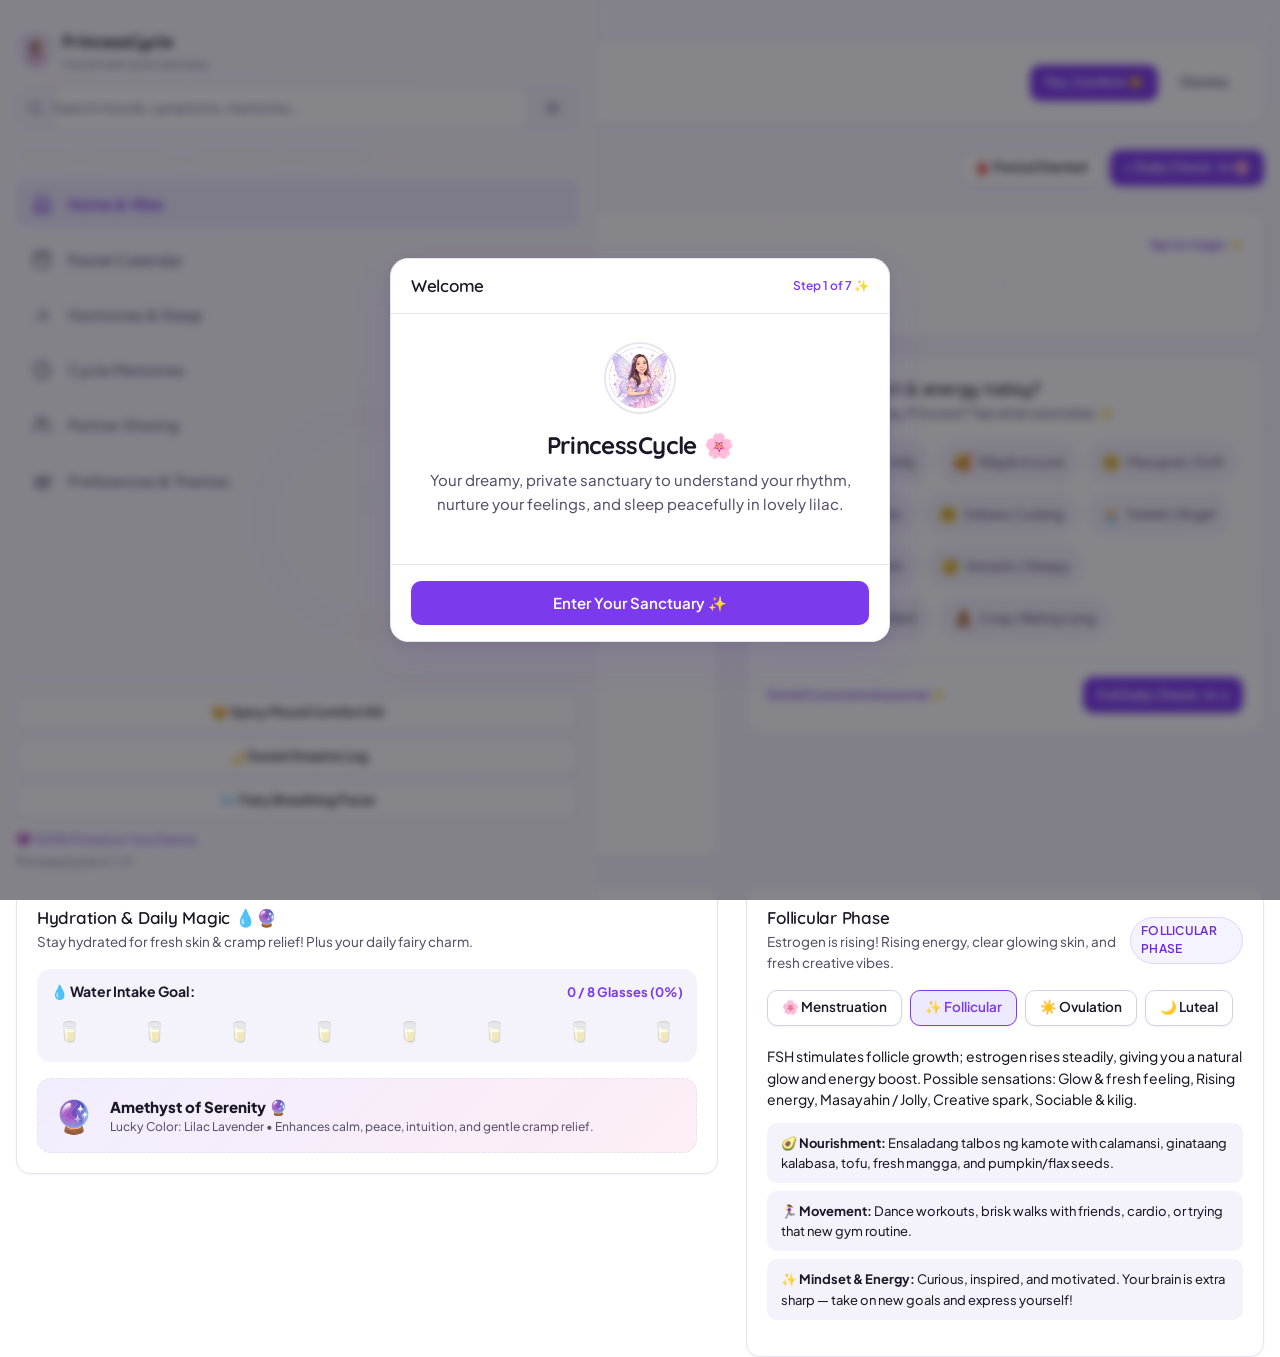
==== commit 19ec9d10: "feat: organize theme selector into System / Light / Dark groups - Wrap theme pills in labeled scroll" ====
--- a/index.html
+++ b/index.html
@@ -379,22 +379,37 @@
             </div>
             <div class="form-group">
               <label class="form-label">Theme Mode</label>
-              <div class="flex gap-xs" id="theme-selector-group">
-                <button class="btn btn-secondary btn-sm active" data-theme-val="system">✨ Lavender System</button>
-                <button class="btn btn-secondary btn-sm" data-theme-val="light">☀️ Lilac Dream Light</button>
-                <button class="btn btn-secondary btn-sm" data-theme-val="dark">🌙 Midnight Orchid Dark</button>
-                <button class="btn btn-secondary btn-sm" data-theme-val="rose">🌹 Rose Blush</button>
-                <button class="btn btn-secondary btn-sm" data-theme-val="mint">🌿 Mint Fresh</button>
-                <button class="btn btn-secondary btn-sm" data-theme-val="peach">🍑 Peach Cream</button>
-                <button class="btn btn-secondary btn-sm" data-theme-val="sky">🩵 Sky Baby</button>
-                <button class="btn btn-secondary btn-sm" data-theme-val="lemon">🍋 Lemon Sun</button>
-                <button class="btn btn-secondary btn-sm" data-theme-val="cocoa">🤎 Cocoa Cozy</button>
-                <button class="btn btn-secondary btn-sm" data-theme-val="rose-dark">🌹🌙 Rose Night</button>
-                <button class="btn btn-secondary btn-sm" data-theme-val="mint-dark">🌿🌙 Mint Night</button>
-                <button class="btn btn-secondary btn-sm" data-theme-val="peach-dark">🍑🌙 Peach Night</button>
-                <button class="btn btn-secondary btn-sm" data-theme-val="sky-dark">🩵🌙 Sky Night</button>
-                <button class="btn btn-secondary btn-sm" data-theme-val="lemon-dark">🍋🌙 Lemon Night</button>
-                <button class="btn btn-secondary btn-sm" data-theme-val="cocoa-dark">🤎🌙 Cocoa Night</button>
+              <div class="theme-groups" id="theme-selector-group">
+                <div class="theme-subgroup">
+                  <span class="theme-group-label">System</span>
+                  <div class="flex gap-xs theme-group-row" data-group="system">
+                    <button class="btn btn-secondary btn-sm active" data-theme-val="system">✨ Lavender System</button>
+                  </div>
+                </div>
+                <div class="theme-subgroup">
+                  <span class="theme-group-label">☀️ Light</span>
+                  <div class="flex gap-xs theme-group-row" data-group="light">
+                    <button class="btn btn-secondary btn-sm" data-theme-val="light">☀️ Lilac Dream Light</button>
+                    <button class="btn btn-secondary btn-sm" data-theme-val="rose">🌹 Rose Blush</button>
+                    <button class="btn btn-secondary btn-sm" data-theme-val="mint">🌿 Mint Fresh</button>
+                    <button class="btn btn-secondary btn-sm" data-theme-val="peach">🍑 Peach Cream</button>
+                    <button class="btn btn-secondary btn-sm" data-theme-val="sky">🩵 Sky Baby</button>
+                    <button class="btn btn-secondary btn-sm" data-theme-val="lemon">🍋 Lemon Sun</button>
+                    <button class="btn btn-secondary btn-sm" data-theme-val="cocoa">🤎 Cocoa Cozy</button>
+                  </div>
+                </div>
+                <div class="theme-subgroup">
+                  <span class="theme-group-label">🌙 Dark</span>
+                  <div class="flex gap-xs theme-group-row" data-group="dark">
+                    <button class="btn btn-secondary btn-sm" data-theme-val="dark">🌙 Midnight Orchid Dark</button>
+                    <button class="btn btn-secondary btn-sm" data-theme-val="rose-dark">🌹🌙 Rose Night</button>
+                    <button class="btn btn-secondary btn-sm" data-theme-val="mint-dark">🌿🌙 Mint Night</button>
+                    <button class="btn btn-secondary btn-sm" data-theme-val="peach-dark">🍑🌙 Peach Night</button>
+                    <button class="btn btn-secondary btn-sm" data-theme-val="sky-dark">🩵🌙 Sky Night</button>
+                    <button class="btn btn-secondary btn-sm" data-theme-val="lemon-dark">🍋🌙 Lemon Night</button>
+                    <button class="btn btn-secondary btn-sm" data-theme-val="cocoa-dark">🤎🌙 Cocoa Night</button>
+                  </div>
+                </div>
               </div>
             </div>
 
--- a/css/components.css
+++ b/css/components.css
@@ -635,41 +635,64 @@
 }
 
 /* ==========================================================================
-   Theme / Appearance Selectors — horizontal scroll strip
-   The parent .card uses overflow:hidden (cute.css), so a wrapping flex row of
-   pills would clip the off-screen options. Make these selectors their own
-   scrollable strips with a visible scrollbar so every option is reachable.
-   ========================================================================== */
-#theme-selector-group,
-#ambient-sound-group {
+   Theme / Appearance Selectors — grouped (System / Light / Dark) scroll strips
+   The parent .card uses overflow:hidden (cute.css), so each group row is its
+   own horizontal scroll strip with a visible scrollbar so every option is
+   reachable. Buttons are nested in .theme-group-row but still matched by
+   '#theme-selector-group button' via the wrapper below.
+   ========================================================================== */
+.theme-groups {
+  display: flex;
+  flex-direction: column;
+  gap: var(--space-md);
+}
+
+.theme-subgroup {
+  display: flex;
+  flex-direction: column;
+  gap: var(--space-2xs);
+}
+
+.theme-group-label {
+  font-size: var(--font-size-xs);
+  font-weight: var(--font-weight-semibold);
+  text-transform: uppercase;
+  letter-spacing: 0.04em;
+  color: var(--text-tertiary);
+}
+
+/* The scrollable strip per group */
+.theme-group-row {
   flex-wrap: nowrap;
   overflow-x: auto;
   overflow-y: hidden;
   -webkit-overflow-scrolling: touch;
   overscroll-behavior-x: contain;
   padding-bottom: 6px;
+  gap: var(--space-xs);
   /* Persuade flex children not to shrink below content width */
-  gap: var(--space-xs);
-}
-
-#theme-selector-group > .btn,
-#ambient-sound-group > .btn {
+  scrollbar-width: thin;
+  scrollbar-color: var(--border-medium) transparent;
+}
+/* Keep the group-selector intact for any JS still querying it */
+#theme-selector-group {
+  display: contents;
+}
+
+.theme-group-row > .btn {
   flex: 0 0 auto;
   white-space: nowrap;
 }
 
 /* Visible scrollbar affordance on the strip (WebKit) */
-#theme-selector-group::-webkit-scrollbar,
-#ambient-sound-group::-webkit-scrollbar {
+.theme-group-row::-webkit-scrollbar {
   height: 6px;
 }
-#theme-selector-group::-webkit-scrollbar-thumb,
-#ambient-sound-group::-webkit-scrollbar-thumb {
+.theme-group-row::-webkit-scrollbar-thumb {
   background: var(--border-medium);
   border-radius: var(--radius-full);
 }
-#theme-selector-group::-webkit-scrollbar-thumb:hover,
-#ambient-sound-group::-webkit-scrollbar-thumb:hover {
+.theme-group-row::-webkit-scrollbar-thumb:hover {
   background: var(--text-tertiary);
 }
 
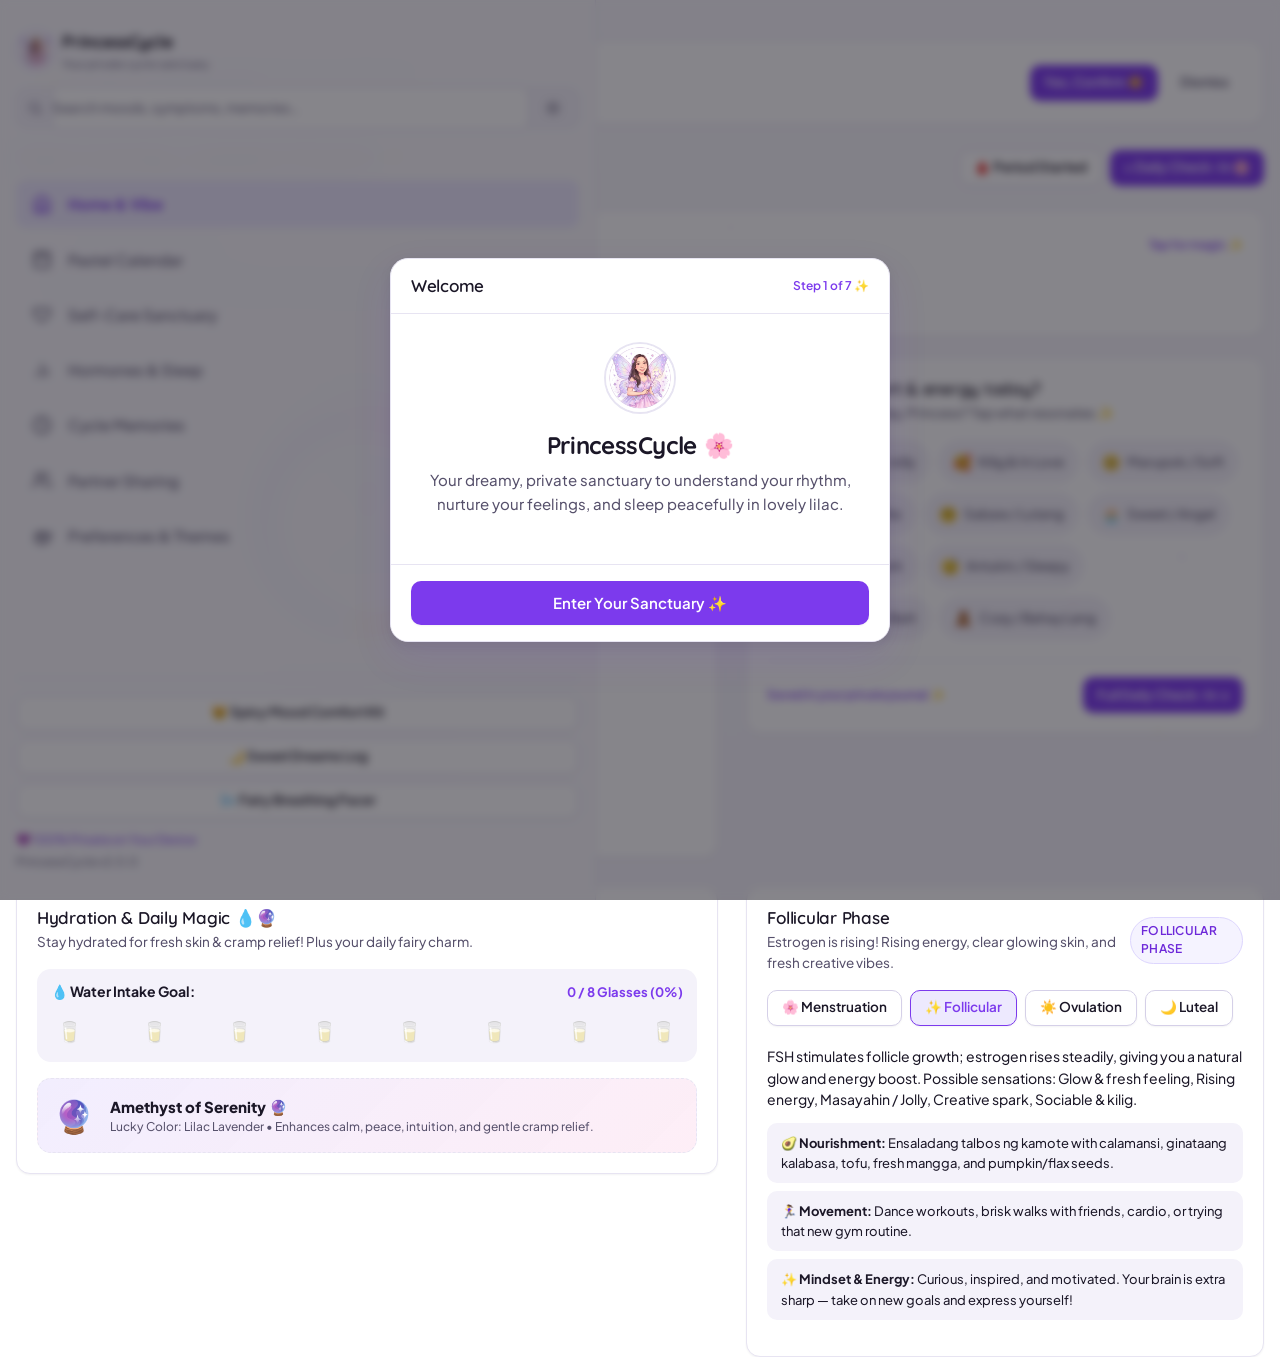
==== commit 4fab8784: "feat(v2.0.0): Self-Care Sanctuary — phase-aware ritual checklist, streaks & 7-day consistency - New " ====
--- a/index.html
+++ b/index.html
@@ -90,6 +90,10 @@
         <a href="#calendar" class="sidebar-link" data-view="calendar">
           <svg viewBox="0 0 24 24" fill="none" stroke="currentColor" stroke-width="2"><rect x="3" y="4" width="18" height="18" rx="2" ry="2"/><line x1="16" y1="2" x2="16" y2="6"/><line x1="8" y1="2" x2="8" y2="6"/><line x1="3" y1="10" x2="21" y2="10"/></svg>
           <span>Pastel Calendar</span>
+        </a>
+        <a href="#rituals" class="sidebar-link" data-view="rituals">
+          <svg viewBox="0 0 24 24" fill="none" stroke="currentColor" stroke-width="2" stroke-linecap="round" stroke-linejoin="round"><path d="M12 21s-7-4.35-9.5-8.5C1 9 3 5 6.5 5 9 5 12 8 12 8s3-3 5.5-3C21 5 23 9 21.5 12.5 19 16.65 12 21 12 21z"/><path d="M12 8v6M9 11h6" opacity="0.0"/></svg>
+          <span>Self-Care Sanctuary</span>
         </a>
         <a href="#insights" class="sidebar-link" data-view="insights">
           <svg viewBox="0 0 24 24" fill="none" stroke="currentColor" stroke-width="2"><line x1="18" y1="20" x2="18" y2="10"/><line x1="12" y1="20" x2="12" y2="4"/><line x1="6" y1="20" x2="6" y2="14"/></svg>
@@ -122,7 +126,7 @@
         <div class="flex items-center gap-xs" style="margin-bottom: 4px; color: var(--color-primary);">
           <span>💜 100% Private on Your Device</span>
         </div>
-        <div id="app-version-label">PrincessCycle v1.1.0</div>
+        <div id="app-version-label">PrincessCycle v2.0.0</div>
       </div>
     </aside>
 
@@ -313,6 +317,11 @@
         <div id="calendar-mount-point"></div>
       </section>
 
+      <!-- VIEW: RITUALS / SELF-CARE SANCTUARY -->
+      <section class="view-section" id="view-rituals" aria-label="Self-Care Sanctuary">
+        <div id="rituals-mount-point"></div>
+      </section>
+
       <!-- VIEW: INSIGHTS & SLEEP -->
       <section class="view-section" id="view-insights" aria-label="Cycle & Sleep Insights">
         <div id="insights-mount-point"></div>
@@ -477,7 +486,7 @@
           <div class="card">
             <div class="card-header">
               <h3 class="card-title">About PrincessCycle 🌸</h3>
-              <span style="font-size: 0.75rem; color: var(--text-tertiary);" id="about-version-label">v1.1.0</span>
+              <span style="font-size: 0.75rem; color: var(--text-tertiary);" id="about-version-label">v2.0.0</span>
             </div>
             <p style="font-size: 0.8125rem; color: var(--text-secondary); margin-bottom: var(--space-sm);">
               PrincessCycle is designed for personal menstrual and sleep awareness. Predictions are mathematical estimations based on past logged cycles and vary from cycle to cycle.
@@ -499,6 +508,10 @@
       <a href="#calendar" class="nav-item" data-view="calendar">
         <svg viewBox="0 0 24 24" fill="none" stroke="currentColor"><rect x="3" y="4" width="18" height="18" rx="2" ry="2"/><line x1="16" y1="2" x2="16" y2="6"/><line x1="8" y1="2" x2="8" y2="6"/><line x1="3" y1="10" x2="21" y2="10"/></svg>
         <span>Calendar</span>
+      </a>
+      <a href="#rituals" class="nav-item" data-view="rituals">
+        <svg viewBox="0 0 24 24" fill="none" stroke="currentColor" stroke-linecap="round" stroke-linejoin="round"><path d="M12 21s-7-4.35-9.5-8.5C1 9 3 5 6.5 5 9 5 12 8 12 8s3-3 5.5-3C21 5 23 9 21.5 12.5 19 16.65 12 21 12 21z"/></svg>
+        <span>Sanctuary</span>
       </a>
       <div class="nav-fab-wrap">
         <button class="nav-fab" id="btn-fab-log" aria-label="Log Today's Check-in">
@@ -717,6 +730,6 @@
   </div>
 
   <!-- Main JavaScript App Entrypoint (ES6 Module) -->
-  <script type="module" src="./js/app.js?v=1.1.0"></script>
+  <script type="module" src="./js/app.js?v=2.0.0"></script>
 </body>
 </html>
--- a/css/components.css
+++ b/css/components.css
@@ -976,5 +976,122 @@
     left: 0;
     top: 0;
     width: 100%;
-  }
-}
+    }
+    }
+
+    /* ==========================================================================
+     Self-Care Sanctuary — Ritual Rows (v2.0.0)
+     ========================================================================== */
+    .ritual-list {
+    display: flex;
+    flex-direction: column;
+    gap: var(--space-xs);
+    }
+
+    .ritual-row {
+    display: flex;
+    align-items: center;
+    gap: var(--space-md);
+    padding: var(--space-sm) var(--space-md);
+    background: var(--bg-surface);
+    border: 1px solid var(--border-subtle);
+    border-radius: var(--radius-lg);
+    transition: background-color var(--transition-fast), border-color var(--transition-fast), opacity var(--transition-fast);
+    }
+
+    .ritual-row.done {
+    background: var(--phase-follicular-bg, rgba(167, 139, 250, 0.12));
+    border-color: var(--phase-follicular-border, var(--border-card));
+    opacity: 0.92;
+    }
+
+    .ritual-check {
+    flex-shrink: 0;
+    width: 30px;
+    height: 30px;
+    border-radius: 50%;
+    border: 2px solid var(--border-medium);
+    background: transparent;
+    color: var(--text-inverse);
+    font-size: 1rem;
+    line-height: 1;
+    font-weight: 800;
+    cursor: pointer;
+    display: flex;
+    align-items: center;
+    justify-content: center;
+    transition: background-color var(--transition-fast), border-color var(--transition-fast), transform var(--transition-fast);
+    }
+
+    .ritual-check:hover {
+    border-color: var(--color-primary);
+    transform: scale(1.06);
+    }
+
+    .ritual-check.checked {
+    background: var(--color-primary);
+    border-color: var(--color-primary);
+    box-shadow: 0 2px 8px var(--color-primary-glow, rgba(167, 139, 250, 0.4));
+    }
+
+    .ritual-body {
+    flex: 1;
+    min-width: 0;
+    }
+
+    .ritual-title {
+    font-size: 0.9375rem;
+    font-weight: var(--font-weight-semibold);
+    color: var(--text-primary);
+    }
+
+    .ritual-row.done .ritual-title {
+    color: var(--color-primary);
+    }
+
+    .ritual-blurb {
+    font-size: 0.75rem;
+    color: var(--text-secondary);
+    line-height: 1.35;
+    }
+
+    .ritual-action {
+    flex-shrink: 0;
+    }
+
+    /* Progress bar */
+    .ritual-progress-track {
+    width: 100%;
+    height: 10px;
+    background: var(--bg-surface-subtle);
+    border-radius: var(--radius-full);
+    overflow: hidden;
+    border: 1px solid var(--border-subtle);
+    }
+
+    .ritual-progress-fill {
+    height: 100%;
+    width: 0%;
+    border-radius: var(--radius-full);
+    background: linear-gradient(90deg, var(--color-primary), #C084FC);
+    transition: width var(--transition-normal);
+    }
+
+    .ritual-progress-label {
+    margin-top: 6px;
+    font-size: 0.75rem;
+    color: var(--text-secondary);
+    font-weight: var(--font-weight-medium);
+    }
+
+    .ritual-complete-banner {
+    margin-top: var(--space-md);
+    padding: var(--space-sm) var(--space-md);
+    border-radius: var(--radius-md);
+    background: var(--phase-follicular-bg, rgba(167, 139, 250, 0.14));
+    border: 1.5px dashed var(--phase-follicular-border, var(--border-card));
+    font-size: 0.875rem;
+    font-weight: var(--font-weight-semibold);
+    color: var(--color-primary);
+    text-align: center;
+    }
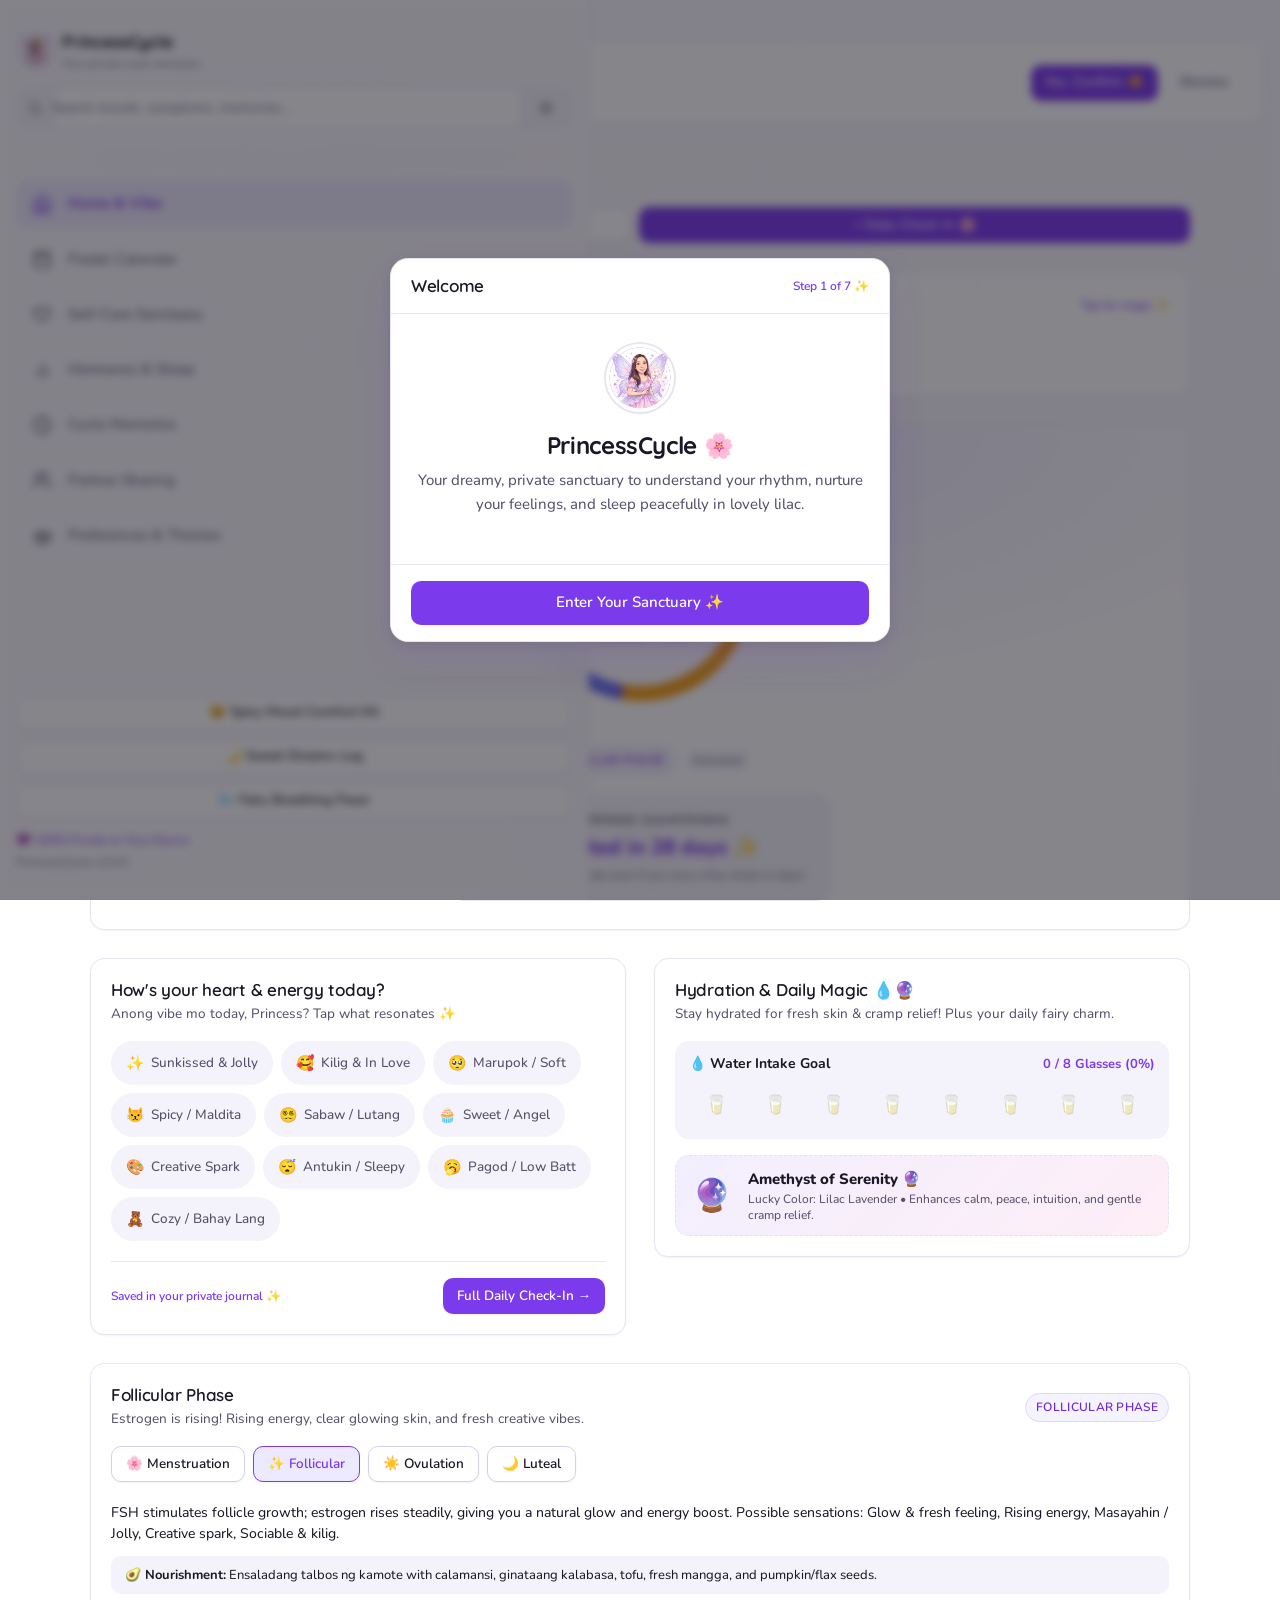
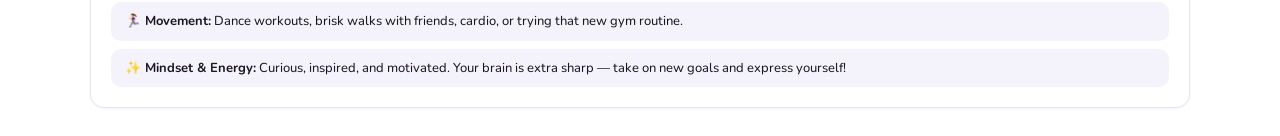
==== commit a6c0d37b: "style: redesign Home dashboard (phone-first) + impeccable/taste-skill polish pass - Redesign Home vi" ====
--- a/index.html
+++ b/index.html
@@ -19,7 +19,7 @@
   <!-- Google Fonts: Cute Rounded Typography -->
   <link rel="preconnect" href="https://fonts.googleapis.com" />
   <link rel="preconnect" href="https://fonts.gstatic.com" crossorigin />
-  <link href="https://fonts.googleapis.com/css2?family=Comfortaa:wght@400;500;600;700&family=Nunito:ital,wght@0,400;0,500;0,600;0,700;0,800;0,900;1,400;1,600&display=swap" rel="stylesheet" />
+  <link href="https://fonts.googleapis.com/css2?family=Nunito:ital,wght@0,400;0,500;0,600;0,700;0,800;0,900;1,400;1,600&family=Quicksand:wght@500;600;700&display=swap" rel="stylesheet" />
 
   <!-- Stylesheets -->
   <link rel="stylesheet" href="./css/reset.css" />
@@ -28,6 +28,8 @@
   <link rel="stylesheet" href="./css/components.css" />
   <link rel="stylesheet" href="./css/layout.css" />
   <link rel="stylesheet" href="./css/responsive.css" />
+  <!-- Home dashboard redesign (phone-first, token-based) -->
+  <link rel="stylesheet" href="./css/home.css" />
   <!-- ✨ Kawaii Cute Overhaul — Last so it wins specificity -->
   <link rel="stylesheet" href="./css/cute.css" />
 </head>
@@ -151,16 +153,16 @@
       </div>
 
       <!-- Smart Catch-Up Assistant for Missed Check-in Days -->
-      <div id="missed-days-catchup-banner" class="card" role="region" aria-live="polite" aria-label="Missed check-in catch-up assistant" style="display: none; background: linear-gradient(135deg, var(--bg-surface), #FAF5FF); border: 2px dashed var(--border-card); margin-bottom: var(--space-md); box-shadow: var(--shadow-sm);">
-        <div class="flex justify-between items-center" style="flex-wrap: wrap; gap: 10px;">
+      <div id="missed-days-catchup-banner" class="card card-catchup" role="region" aria-live="polite" aria-label="Missed check-in catch-up assistant" style="display: none;">
+        <div class="card-catchup-inner">
           <div class="flex items-center gap-sm">
-            <span style="font-size: 1.6rem; line-height: 1;" aria-hidden="true">🧚‍♀️</span>
+            <span class="catchup-fairy" aria-hidden="true">🧚‍♀️</span>
             <div>
-              <div style="font-size: 0.9375rem; font-weight: 700; color: var(--text-primary);">Missed a few check-ins? We got you, Princess! ✨</div>
-              <div style="font-size: 0.8125rem; color: var(--text-secondary);" id="missed-days-text">Your cycle progressed naturally. We estimated where you are in your rhythm!</div>
-            </div>
-          </div>
-          <div class="flex gap-xs" style="flex-wrap: wrap;">
+              <div class="catchup-title">Missed a few check-ins? We got you, Princess! ✨</div>
+              <div class="catchup-text" id="missed-days-text">Your cycle progressed naturally. We estimated where you are in your rhythm!</div>
+            </div>
+          </div>
+          <div class="flex gap-xs catchup-actions">
             <button class="btn btn-primary btn-sm" id="btn-autofill-missed-days">✨ Auto-Fill Missed Days</button>
             <button class="btn btn-ghost btn-sm" id="btn-dismiss-catchup">Dismiss</button>
           </div>
@@ -169,59 +171,62 @@
 
       <!-- VIEW: HOME -->
       <section class="view-section active" id="view-home" aria-label="Home Dashboard">
-        <!-- Dynamic Header Greeting -->
-        <div class="flex justify-between items-center greeting-container" style="margin-bottom: var(--space-md); flex-wrap: wrap; gap: 8px;">
-          <div style="min-width: 200px; flex: 1;">
-            <h1 id="greeting-title" style="font-size: clamp(1.15rem, 4vw, 1.45rem); font-weight: 800; font-family: var(--font-family-display); margin: 0 0 2px 0;">Good morning, sweetest Princess ✨</h1>
-            <p id="greeting-subtitle" style="font-size: clamp(0.75rem, 3vw, 0.875rem); color: var(--text-secondary); margin: 0;">Ganda mo today! Know your rhythm, love your days.</p>
-          </div>
-          <div class="flex gap-xs greeting-action-btns" style="flex-wrap: wrap;">
-            <button class="btn btn-secondary btn-sm" id="btn-period-today-toggle">🩸 Period Started</button>
-            <button class="btn btn-primary btn-sm" id="btn-quick-log-hero">+ Daily Check-In 🌸</button>
-          </div>
-        </div>
-
-        <!-- Daily Artistic Affirmation & Love Note -->
-        <div class="card" id="daily-affirmation-card" style="margin-bottom: var(--space-lg); cursor: pointer; transition: transform 0.2s;" title="Tap to sparkle!">
-          <div class="flex justify-between items-center" style="margin-bottom: 6px;">
-            <span class="badge" style="background: var(--bg-surface-subtle); color: var(--color-primary); font-weight: 700;" id="affirmation-badge">🎨 Emotional Masterpiece</span>
-            <span style="font-size: 0.75rem; color: var(--color-primary); font-weight: 600;">Tap for magic ✨</span>
-          </div>
-          <p id="affirmation-quote" style="font-size: 1.05rem; font-weight: 700; color: var(--text-primary); margin-bottom: 4px; font-family: var(--font-family-display);">
-            "Ganda mo today, Princess! ✨ Valid ang feelings mo, hindi mo kailangang mag-explain sa mundo."
-          </p>
-          <p id="affirmation-tip" style="font-size: 0.8125rem; color: var(--text-secondary); margin: 0;"></p>
-        </div>
-
-        <div class="dashboard-grid">
-          <!-- Main Hero Cycle Card (Lilac Multi-Segment Dial) -->
-          <div class="card card-hero dashboard-grid-hero" id="hero-cycle-card">
-            <div id="hero-dial-container"></div>
-
-            <div class="flex justify-center gap-sm items-center" style="margin-top: var(--space-xs); margin-bottom: var(--space-md);">
+        <div class="home-wrap">
+
+          <!-- Greeting header -->
+          <header class="home-greeting">
+            <div class="home-greeting-text">
+              <h1 id="greeting-title" class="home-greeting-title">Good morning, sweetest Princess ✨</h1>
+              <p id="greeting-subtitle" class="home-greeting-sub">Ganda mo today! Know your rhythm, love your days.</p>
+            </div>
+            <div class="home-greeting-actions">
+              <button class="btn btn-secondary btn-sm" id="btn-period-today-toggle">🩸 Period Started</button>
+              <button class="btn btn-primary btn-sm" id="btn-quick-log-hero">+ Daily Check-In 🌸</button>
+            </div>
+          </header>
+
+          <h2 class="sr-only">Today's dashboard</h2>
+
+          <!-- Daily affirmation -->
+          <div class="card card-affirmation" id="daily-affirmation-card" tabindex="0" role="button" title="Tap to sparkle!" aria-label="Daily affirmation, tap for a new one">
+            <div class="card-affirmation-top">
+              <span class="badge badge-affirm" id="affirmation-badge">🎨 Emotional Masterpiece</span>
+              <span class="card-affirmation-hint">Tap for magic ✨</span>
+            </div>
+            <p id="affirmation-quote" class="card-affirmation-quote">
+              "Ganda mo today, Princess! ✨ Valid ang feelings mo, hindi mo kailangang mag-explain sa mundo."
+            </p>
+            <p id="affirmation-tip" class="card-affirmation-tip"></p>
+          </div>
+
+          <!-- Cycle hero -->
+          <div class="card card-hero" id="hero-cycle-card">
+            <div id="hero-dial-container" class="hero-dial"></div>
+
+            <div class="hero-phase-row">
               <span id="hero-phase-badge" class="badge badge-follicular">Follicular Phase</span>
               <span id="hero-phase-tag" class="tag-estimated">Estimated</span>
             </div>
 
-            <div style="background: var(--bg-surface); border: 1px solid var(--border-subtle); border-radius: var(--radius-lg); padding: var(--space-md); max-width: 380px; margin: 0 auto; box-shadow: var(--shadow-sm);">
-              <div style="font-size: 0.8125rem; color: var(--text-secondary); text-transform: uppercase; font-weight: 700; letter-spacing: 0.5px;">Next Period Countdown</div>
-              <div id="hero-next-period-text" style="font-size: 1.25rem; font-weight: 800; color: var(--color-primary); margin: 2px 0;">Estimated in 14 days</div>
-              <p style="font-size: 0.75rem; color: var(--text-tertiary); margin: 0;">Predictions stay accurate even if you miss a few check-in days!</p>
-            </div>
-          </div>
-
-          <!-- Today's Quick Feelings & Vibe Selector Card (Filipino Localized) -->
+            <div class="hero-next">
+              <div class="hero-next-label">Next Period Countdown</div>
+              <div id="hero-next-period-text" class="hero-next-value">Estimated in 14 days</div>
+              <p class="hero-next-note">Predictions stay accurate even if you miss a few check-in days!</p>
+            </div>
+          </div>
+
+          <!-- Mood / energy -->
           <div class="card">
             <div class="card-header">
               <div>
-                <h3 class="card-title">How's your heart & energy today?</h3>
+                <h3 class="card-title">How's your heart &amp; energy today?</h3>
                 <p class="card-subtitle">Anong vibe mo today, Princess? Tap what resonates ✨</p>
               </div>
             </div>
 
             <div class="chip-group" id="quick-mood-chips">
-              <button class="chip" data-mood="✨ Sunkissed & Jolly"><span class="emoji">✨</span> Sunkissed & Jolly</button>
-              <button class="chip" data-mood="🥰 Kilig & In Love"><span class="emoji">🥰</span> Kilig & In Love</button>
+              <button class="chip" data-mood="✨ Sunkissed & Jolly"><span class="emoji">✨</span> Sunkissed &amp; Jolly</button>
+              <button class="chip" data-mood="🥰 Kilig & In Love"><span class="emoji">🥰</span> Kilig &amp; In Love</button>
               <button class="chip" data-mood="🥺 Marupok / Soft"><span class="emoji">🥺</span> Marupok / Soft</button>
               <button class="chip" data-mood="😾 Spicy / Maldita"><span class="emoji">😾</span> Spicy / Maldita</button>
               <button class="chip" data-mood="😵‍💫 Sabaw / Lutang"><span class="emoji">😵‍💫</span> Sabaw / Lutang</button>
@@ -232,50 +237,48 @@
               <button class="chip" data-mood="🧸 Cozy / Bahay Lang"><span class="emoji">🧸</span> Cozy / Bahay Lang</button>
             </div>
 
-            <div class="flex justify-between items-center" style="margin-top: var(--space-lg); border-top: 1px solid var(--border-subtle); padding-top: var(--space-md); flex-wrap: wrap; gap: 8px;">
-              <span id="quick-log-status" style="font-size: 0.75rem; color: var(--color-primary); font-weight: 600;">Saved in your private journal ✨</span>
+            <div class="card-footer-row">
+              <span id="quick-log-status" class="card-footer-note">Saved in your private journal ✨</span>
               <button class="btn btn-primary btn-sm" id="btn-open-full-log">Full Daily Check-In →</button>
             </div>
           </div>
 
-          <!-- Daily Hydration Sanctuary & Fairy Lucky Crystal Card -->
+          <!-- Hydration + crystal -->
           <div class="card" id="hydration-crystal-card">
             <div class="card-header">
               <div>
-                <h3 class="card-title">Hydration & Daily Magic 💧🔮</h3>
-                <p class="card-subtitle">Stay hydrated for fresh skin & cramp relief! Plus your daily fairy charm.</p>
-              </div>
-            </div>
-
-            <!-- Water Glasses Tracker -->
-            <div style="background: var(--bg-surface-subtle); padding: 12px 14px; border-radius: var(--radius-lg); margin-bottom: var(--space-md);">
-              <div class="flex justify-between items-center" style="margin-bottom: 8px;">
-                <span style="font-size: 0.875rem; font-weight: 700; color: var(--text-primary);">💧 Water Intake Goal:</span>
-                <span id="water-progress-text" style="font-size: 0.8125rem; font-weight: 700; color: var(--color-primary);">0 / 8 Glasses</span>
-              </div>
-              <div class="flex justify-between items-center gap-xs" id="water-droplets-container" style="flex-wrap: wrap; gap: 6px;" role="group" aria-label="Water intake glasses">
-                <button type="button" class="btn btn-ghost btn-sm water-glass-btn" data-glass="1" aria-label="Glass 1 of 8" style="font-size: 1.25rem; padding: 4px 6px;">🥛</button>
-                <button type="button" class="btn btn-ghost btn-sm water-glass-btn" data-glass="2" aria-label="Glass 2 of 8" style="font-size: 1.25rem; padding: 4px 6px;">🥛</button>
-                <button type="button" class="btn btn-ghost btn-sm water-glass-btn" data-glass="3" aria-label="Glass 3 of 8" style="font-size: 1.25rem; padding: 4px 6px;">🥛</button>
-                <button type="button" class="btn btn-ghost btn-sm water-glass-btn" data-glass="4" aria-label="Glass 4 of 8" style="font-size: 1.25rem; padding: 4px 6px;">🥛</button>
-                <button type="button" class="btn btn-ghost btn-sm water-glass-btn" data-glass="5" aria-label="Glass 5 of 8" style="font-size: 1.25rem; padding: 4px 6px;">🥛</button>
-                <button type="button" class="btn btn-ghost btn-sm water-glass-btn" data-glass="6" aria-label="Glass 6 of 8" style="font-size: 1.25rem; padding: 4px 6px;">🥛</button>
-                <button type="button" class="btn btn-ghost btn-sm water-glass-btn" data-glass="7" aria-label="Glass 7 of 8" style="font-size: 1.25rem; padding: 4px 6px;">🥛</button>
-                <button type="button" class="btn btn-ghost btn-sm water-glass-btn" data-glass="8" aria-label="Glass 8 of 8" style="font-size: 1.25rem; padding: 4px 6px;">🥛</button>
-              </div>
-            </div>
-
-            <!-- Daily Lucky Charm / Crystal -->
-            <div class="flex items-center gap-md" style="background: linear-gradient(135deg, rgba(167, 139, 250, 0.15), rgba(244, 114, 182, 0.12)); padding: 12px 16px; border-radius: var(--radius-lg); border: 1.5px dashed var(--border-card);">
-              <span style="font-size: 2rem;" id="daily-crystal-icon">🔮</span>
+                <h3 class="card-title">Hydration &amp; Daily Magic 💧🔮</h3>
+                <p class="card-subtitle">Stay hydrated for fresh skin &amp; cramp relief! Plus your daily fairy charm.</p>
+              </div>
+            </div>
+
+            <div class="hydration-box">
+              <div class="flex justify-between items-center hydration-box-head">
+                <span class="hydration-label">💧 Water Intake Goal</span>
+                <span id="water-progress-text" class="hydration-count">0 / 8 Glasses</span>
+              </div>
+              <div class="water-droplets" id="water-droplets-container" role="group" aria-label="Water intake glasses">
+                <button type="button" class="btn btn-ghost btn-icon water-glass-btn" data-glass="1" aria-label="Glass 1 of 8">🥛</button>
+                <button type="button" class="btn btn-ghost btn-icon water-glass-btn" data-glass="2" aria-label="Glass 2 of 8">🥛</button>
+                <button type="button" class="btn btn-ghost btn-icon water-glass-btn" data-glass="3" aria-label="Glass 3 of 8">🥛</button>
+                <button type="button" class="btn btn-ghost btn-icon water-glass-btn" data-glass="4" aria-label="Glass 4 of 8">🥛</button>
+                <button type="button" class="btn btn-ghost btn-icon water-glass-btn" data-glass="5" aria-label="Glass 5 of 8">🥛</button>
+                <button type="button" class="btn btn-ghost btn-icon water-glass-btn" data-glass="6" aria-label="Glass 6 of 8">🥛</button>
+                <button type="button" class="btn btn-ghost btn-icon water-glass-btn" data-glass="7" aria-label="Glass 7 of 8">🥛</button>
+                <button type="button" class="btn btn-ghost btn-icon water-glass-btn" data-glass="8" aria-label="Glass 8 of 8">🥛</button>
+              </div>
+            </div>
+
+            <div class="crystal-box">
+              <span id="daily-crystal-icon" class="crystal-icon">🔮</span>
               <div>
-                <div style="font-size: 0.9375rem; font-weight: 800; color: var(--text-primary);" id="daily-crystal-name">Amethyst of Serenity</div>
-                <div style="font-size: 0.75rem; color: var(--text-secondary);" id="daily-crystal-desc">Lucky Color: Lilac Lavender • Enhances peace, intuition, and soft heart healing.</div>
-              </div>
-            </div>
-          </div>
-
-          <!-- Interactive 4-Phase Biological Guide Card -->
+                <div id="daily-crystal-name" class="crystal-name">Amethyst of Serenity</div>
+                <div id="daily-crystal-desc" class="crystal-desc">Lucky Color: Lilac Lavender • Enhances peace, intuition, and soft heart healing.</div>
+              </div>
+            </div>
+          </div>
+
+          <!-- Phase guide -->
           <div class="card" id="phase-guide-card">
             <div class="card-header">
               <div>
@@ -285,30 +288,24 @@
               <span class="badge badge-subtle" id="phase-guide-badge">Awareness</span>
             </div>
 
-            <!-- Interactive Phase Tabs -->
-            <div class="flex gap-xs" id="phase-tabs-container" style="margin-bottom: var(--space-md); overflow-x: auto; padding-bottom: 4px;">
+            <div class="phase-tabs" id="phase-tabs-container">
               <button class="btn btn-secondary btn-sm phase-tab-btn" data-phase="menstruation">🌸 Menstruation</button>
               <button class="btn btn-secondary btn-sm phase-tab-btn active" data-phase="follicular">✨ Follicular</button>
               <button class="btn btn-secondary btn-sm phase-tab-btn" data-phase="ovulation">☀️ Ovulation</button>
               <button class="btn btn-secondary btn-sm phase-tab-btn" data-phase="luteal">🌙 Luteal</button>
             </div>
 
-            <div id="phase-tab-content-body">
-              <p id="phase-guide-description" style="font-size: 0.875rem; color: var(--text-primary); margin-bottom: var(--space-sm);"></p>
-
-              <div class="flex flex-col gap-xs" style="font-size: 0.8125rem; margin-bottom: var(--space-md);">
-                <div style="background: var(--bg-surface-subtle); padding: 10px 14px; border-radius: var(--radius-md);">
-                  <strong>🥑 Nourishment:</strong> <span id="phase-guide-nutrition"></span>
-                </div>
-                <div style="background: var(--bg-surface-subtle); padding: 10px 14px; border-radius: var(--radius-md);">
-                  <strong>🏃‍♀️ Movement:</strong> <span id="phase-guide-movement"></span>
-                </div>
-                <div style="background: var(--bg-surface-subtle); padding: 10px 14px; border-radius: var(--radius-md);">
-                  <strong>✨ Mindset & Energy:</strong> <span id="phase-guide-mindset"></span>
-                </div>
-              </div>
-            </div>
-          </div>
+            <div id="phase-tab-content-body" class="phase-body">
+              <p id="phase-guide-description" class="phase-desc"></p>
+
+              <div class="phase-facts">
+                <div class="phase-fact"><strong>🥑 Nourishment:</strong> <span id="phase-guide-nutrition"></span></div>
+                <div class="phase-fact"><strong>🏃‍♀️ Movement:</strong> <span id="phase-guide-movement"></span></div>
+                <div class="phase-fact"><strong>✨ Mindset &amp; Energy:</strong> <span id="phase-guide-mindset"></span></div>
+              </div>
+            </div>
+          </div>
+
         </div>
       </section>
 
@@ -439,7 +436,7 @@
             <div class="card-header">
               <div>
                 <h3 class="card-title">Gentle Reminders 🔔</h3>
-                <p class="card-subtitle">Optional, respectful nudges — never alarms</p>
+                <p class="card-subtitle">Optional, respectful nudges. Never alarms</p>
               </div>
             </div>
             <div class="form-group">
--- a/css/variables.css
+++ b/css/variables.css
@@ -69,10 +69,10 @@
   --color-danger-bg: #FFF1F2;
 
   /* ==========================================================================
-     Typography — Plus Jakarta Sans (body) + Quicksand (display)
+     Typography — Nunito (body) + Quicksand (display)
      ========================================================================== */
-  --font-family-base: 'Plus Jakarta Sans', -apple-system, BlinkMacSystemFont, 'Segoe UI', sans-serif;
-  --font-family-display: 'Quicksand', 'Plus Jakarta Sans', -apple-system, sans-serif;
+  --font-family-base: 'Nunito', -apple-system, BlinkMacSystemFont, 'Segoe UI', sans-serif;
+  --font-family-display: 'Quicksand', 'Nunito', -apple-system, sans-serif;
 
   --font-size-xs: 0.75rem;
   --font-size-sm: 0.84375rem;
--- a/css/base.css
+++ b/css/base.css
@@ -2,7 +2,6 @@
  * PrincessCycle - Base Styles & Utilities
  */
 
-@import url('https://fonts.googleapis.com/css2?family=Plus+Jakarta+Sans:ital,wght@0,300;0,400;0,500;0,600;0,700;1,400&display=swap');
 
 body {
   background-color: var(--bg-app);
--- a/css/components.css
+++ b/css/components.css
@@ -1071,10 +1071,12 @@
 
     .ritual-progress-fill {
     height: 100%;
-    width: 0%;
+    width: 100%;
     border-radius: var(--radius-full);
     background: linear-gradient(90deg, var(--color-primary), #C084FC);
-    transition: width var(--transition-normal);
+    transform: scaleX(0);
+    transform-origin: left center;
+    transition: transform var(--transition-normal);
     }
 
     .ritual-progress-label {
--- a/css/home.css
+++ b/css/home.css
@@ -0,0 +1,313 @@
+/**
+ * PrincessCycle - Home Dashboard Redesign (phone-first)
+ * Applied via the design-taste-frontend skill (preserve-mode): same content,
+ * same DOM IDs, same IA. Visual layer modernised using the app's token system.
+ *
+ * Design read: redesigning the Home of a privacy-first menstrual/wellness PWA for
+ * a young Filipina user, calm/supportive/premium-cute language, leaning on the
+ * existing violet + pink token system. Phone-first. Dials: VARIANCE 5 / MOTION 5 / DENSITY 4.
+ *
+ * Locks honoured: one accent (violet primary, pink highlight), one radius scale,
+ * dark + light parity via tokens, motivated entrance + tactile motion only,
+ * reduced-motion guarded. No em-dashes, no decorative status dots.
+ */
+
+/* ---- Layout shell: phone-first single column, breathes on larger screens ---- */
+.home-wrap {
+  display: flex;
+  flex-direction: column;
+  gap: var(--space-lg, 18px);
+  width: 100%;
+  max-width: 100%;
+  margin: 0 auto;
+  padding-bottom: var(--space-xl, 28px);
+}
+
+@media (min-width: 768px) {
+  .home-wrap {
+    display: grid;
+    grid-template-columns: 1fr 1fr;
+    gap: var(--space-xl, 28px);
+    align-items: start;
+    max-width: 1100px;
+  }
+  /* Hero spans full width; greeter + affirmation flow above it on desktop */
+  .home-greeting { grid-column: 1 / -1; }
+  .card-affirmation { grid-column: 1 / -1; }
+  #hero-cycle-card { grid-column: 1 / -1; }
+  #phase-guide-card { grid-column: 1 / -1; }
+}
+
+/* ---- Greeting header ---- */
+.home-greeting {
+  display: flex;
+  flex-direction: column;
+  gap: var(--space-sm, 10px);
+}
+.home-greeting-title {
+  font-family: var(--font-family-display, inherit);
+  font-size: clamp(1.3rem, 6vw, 1.7rem);
+  font-weight: 800;
+  letter-spacing: -0.01em;
+  color: var(--text-primary);
+  margin: 0;
+  line-height: 1.15;
+}
+.home-greeting-sub {
+  font-size: 0.9rem;
+  color: var(--text-secondary);
+  margin: 0;
+}
+.home-greeting-actions {
+  display: flex;
+  flex-wrap: wrap;
+  gap: var(--space-xs, 6px);
+}
+.home-greeting-actions .btn { flex: 1 1 auto; }
+
+/* ---- Affirmation card ---- */
+.card-affirmation {
+  background: linear-gradient(135deg, var(--color-primary-light, #ede9fe), var(--bg-surface));
+  border: 1px solid var(--border-subtle);
+  border-top: 3px solid var(--color-accent, #ec4899);
+  transition: transform 0.2s ease, box-shadow 0.2s ease;
+}
+.card-affirmation:active { transform: scale(0.985); }
+.card-affirmation-top {
+  display: flex;
+  align-items: center;
+  justify-content: space-between;
+  gap: var(--space-xs, 6px);
+  margin-bottom: 8px;
+}
+.badge-affirm {
+  background: var(--bg-surface-subtle);
+  color: var(--color-primary, #7c3aed);
+  font-weight: 700;
+}
+.card-affirmation-hint {
+  font-size: 0.72rem;
+  color: var(--color-primary, #7c3aed);
+  font-weight: 600;
+}
+.card-affirmation-quote {
+  font-family: var(--font-family-display, inherit);
+  font-size: 1.05rem;
+  font-weight: 700;
+  line-height: 1.4;
+  color: var(--text-primary);
+  margin: 0 0 4px;
+}
+.card-affirmation-tip {
+  font-size: 0.8rem;
+  color: var(--text-secondary);
+  margin: 0;
+}
+
+/* ---- Hero cycle card ---- */
+.card-hero {
+  display: flex;
+  flex-direction: column;
+  align-items: center;
+  text-align: center;
+  gap: var(--space-sm, 10px);
+}
+.hero-dial {
+  width: 100%;
+  display: flex;
+  justify-content: center;
+}
+.hero-phase-row {
+  display: flex;
+  align-items: center;
+  justify-content: center;
+  gap: var(--space-xs, 6px);
+  flex-wrap: wrap;
+  margin: var(--space-xs, 6px) 0;
+}
+.hero-next {
+  width: 100%;
+  max-width: 380px;
+  background: var(--bg-surface-subtle);
+  border: 1px solid var(--border-subtle);
+  border-radius: var(--radius-lg, 16px);
+  padding: var(--space-md, 14px);
+  text-align: center;
+}
+.hero-next-label {
+  font-size: 0.72rem;
+  text-transform: uppercase;
+  letter-spacing: 0.06em;
+  font-weight: 700;
+  color: var(--text-secondary);
+}
+.hero-next-value {
+  font-size: 1.3rem;
+  font-weight: 800;
+  color: var(--color-primary, #7c3aed);
+  margin: 2px 0;
+}
+.hero-next-note {
+  font-size: 0.74rem;
+  color: var(--text-tertiary);
+  margin: 0;
+}
+
+/* ---- Card footer row (mood card) ---- */
+.card-footer-row {
+  display: flex;
+  align-items: center;
+  justify-content: space-between;
+  gap: var(--space-sm, 10px);
+  margin-top: var(--space-lg, 18px);
+  padding-top: var(--space-md, 14px);
+  border-top: 1px solid var(--border-subtle);
+  flex-wrap: wrap;
+}
+.card-footer-note {
+  font-size: 0.75rem;
+  font-weight: 600;
+  color: var(--color-primary, #7c3aed);
+}
+
+/* ---- Hydration ---- */
+.hydration-box {
+  background: var(--bg-surface-subtle);
+  padding: 12px 14px;
+  border-radius: var(--radius-lg, 16px);
+  margin-bottom: var(--space-md, 14px);
+}
+.hydration-box-head { margin-bottom: 8px; }
+.hydration-label {
+  font-size: 0.875rem;
+  font-weight: 700;
+  color: var(--text-primary);
+}
+.hydration-count {
+  font-size: 0.8125rem;
+  font-weight: 700;
+  color: var(--color-primary, #7c3aed);
+}
+.water-droplets {
+  display: grid;
+  grid-template-columns: repeat(8, 1fr);
+  gap: 4px;
+}
+.water-glass-btn {
+  font-size: 1.15rem;
+  padding: 4px 0;
+  border-radius: var(--radius-md, 10px);
+  transition: transform 0.15s ease, background 0.15s ease;
+}
+.water-glass-btn:active { transform: scale(0.9); }
+.water-glass-btn.is-filled {
+  background: var(--color-primary-light, #ede9fe);
+  box-shadow: inset 0 0 0 1px var(--color-primary-soft, #ddd6fe);
+}
+
+/* ---- Crystal ---- */
+.crystal-box {
+  display: flex;
+  align-items: center;
+  gap: var(--space-md, 14px);
+  padding: 12px 16px;
+  border-radius: var(--radius-lg, 16px);
+  border: 1.5px dashed var(--border-card, #e9d5ff);
+  background: linear-gradient(135deg, rgba(167,139,250,0.14), rgba(244,114,182,0.12));
+}
+.crystal-icon {
+  font-size: 2rem;
+  line-height: 1;
+  flex: 0 0 auto;
+}
+.crystal-name {
+  font-size: 0.9375rem;
+  font-weight: 800;
+  color: var(--text-primary);
+}
+.crystal-desc {
+  font-size: 0.75rem;
+  color: var(--text-secondary);
+  line-height: 1.35;
+}
+
+/* ---- Catch-up banner ---- */
+.card-catchup {
+  background: linear-gradient(135deg, var(--bg-surface), var(--color-primary-light, #ede9fe));
+  border: 2px dashed var(--border-card, #e9d5ff);
+  box-shadow: var(--shadow-sm, none);
+}
+.card-catchup-inner {
+  display: flex;
+  flex-direction: column;
+  gap: var(--space-sm, 10px);
+}
+.catchup-fairy { font-size: 1.6rem; line-height: 1; }
+.catchup-title {
+  font-size: 0.9375rem;
+  font-weight: 700;
+  color: var(--text-primary);
+}
+.catchup-text {
+  font-size: 0.8125rem;
+  color: var(--text-secondary);
+}
+.catchup-actions { flex-wrap: wrap; }
+
+/* ---- Phase guide ---- */
+.phase-tabs {
+  display: flex;
+  gap: var(--space-xs, 6px);
+  margin-bottom: var(--space-md, 14px);
+  overflow-x: auto;
+  padding-bottom: 4px;
+  scrollbar-width: thin;
+}
+.phase-tabs .phase-tab-btn { flex: 0 0 auto; }
+.phase-body { display: block; }
+.phase-desc {
+  font-size: 0.875rem;
+  color: var(--text-primary);
+  margin: 0 0 var(--space-sm, 10px);
+  line-height: 1.5;
+}
+.phase-facts {
+  display: flex;
+  flex-direction: column;
+  gap: var(--space-xs, 6px);
+  font-size: 0.8125rem;
+}
+.phase-fact {
+  background: var(--bg-surface-subtle);
+  padding: 10px 14px;
+  border-radius: var(--radius-md, 10px);
+  line-height: 1.4;
+}
+
+/* ---- Entrance motion (motivated: draw attention to the top of the dashboard) ---- */
+@media (prefers-reduced-motion: no-preference) {
+  .home-wrap > * {
+    animation: home-rise 0.5s cubic-bezier(0.16, 1, 0.3, 1) both;
+  }
+  .home-wrap > *:nth-child(1) { animation-delay: 0.02s; }
+  .home-wrap > *:nth-child(2) { animation-delay: 0.06s; }
+  .home-wrap > *:nth-child(3) { animation-delay: 0.10s; }
+  .home-wrap > *:nth-child(4) { animation-delay: 0.14s; }
+  .home-wrap > *:nth-child(5) { animation-delay: 0.18s; }
+  .home-wrap > *:nth-child(6) { animation-delay: 0.22s; }
+  .home-wrap > *:nth-child(7) { animation-delay: 0.26s; }
+}
+@keyframes home-rise {
+  from { opacity: 0; transform: translateY(10px); }
+  to   { opacity: 1; transform: translateY(0); }
+}
+
+/* Dark mode: tags/badges already tokenised; ensure cards keep depth */
+[data-theme="dark"] .card-affirmation {
+  background: linear-gradient(135deg, rgba(124,58,237,0.18), var(--bg-surface));
+}
+[data-theme="dark"] .hero-next,
+[data-theme="dark"] .hydration-box,
+[data-theme="dark"] .phase-fact {
+  background: var(--bg-surface-subtle);
+}
--- a/css/cute.css
+++ b/css/cute.css
@@ -7,7 +7,7 @@
  * !important appears ONLY where markup carries inline styles.
  */
 
-@import url('https://fonts.googleapis.com/css2?family=Plus+Jakarta+Sans:ital,wght@0,400;0,500;0,600;0,700;0,800;1,400&family=Quicksand:wght@500;600;700&display=swap');
+@import url('https://fonts.googleapis.com/css2?family=Nunito:ital,wght@0,400;0,500;0,600;0,700;0,800;0,900;1,400;1,600&family=Quicksand:wght@500;600;700&display=swap');
 
 /* ============================================================
    Foundation
@@ -118,12 +118,12 @@
 
 /* Floating action button — soft themed glow so it reads as "tap me" */
 .nav-fab {
-  box-shadow: 0 4px 14px rgba(200, 109, 124, 0.4), 0 0 0 0 var(--color-primary-glow);
+  box-shadow: 0 4px 14px rgba(200, 109, 124, 0.4);
   transition: transform var(--transition-fast), background-color var(--transition-fast), box-shadow 200ms var(--ease-out);
 }
 @media (hover: hover) and (pointer: fine) {
   .nav-fab:hover {
-    box-shadow: 0 6px 18px rgba(200, 109, 124, 0.45), 0 0 18px 2px var(--color-primary-glow);
+    box-shadow: 0 8px 20px rgba(200, 109, 124, 0.45);
   }
 }
 
@@ -229,7 +229,7 @@
 input::placeholder, textarea::placeholder { color: var(--text-tertiary); }
 input:focus, select:focus, textarea:focus, .form-control:focus {
   border-color: var(--color-primary) !important;
-  box-shadow: 0 0 0 3px var(--color-primary-glow) !important;
+  box-shadow: 0 0 0 3px rgba(124, 58, 237, 0.18) !important;
   outline: none !important;
 }
 
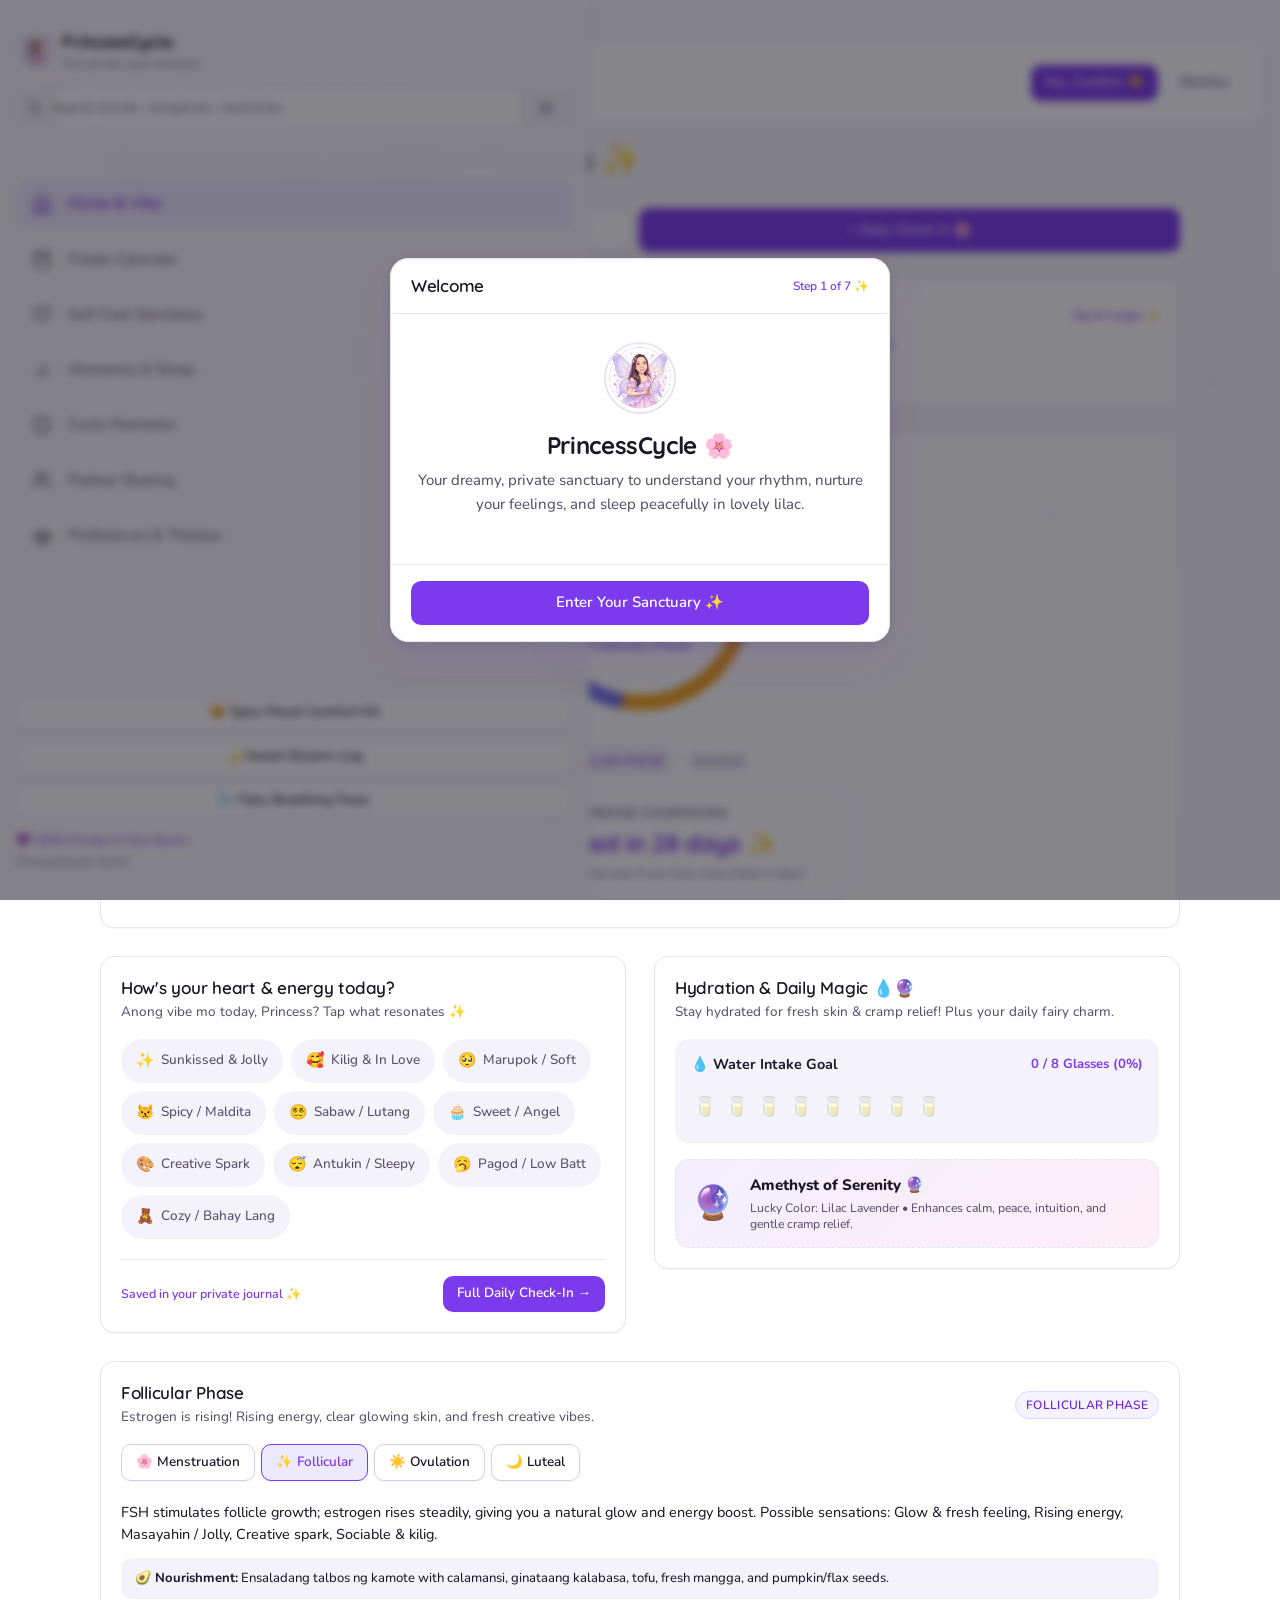
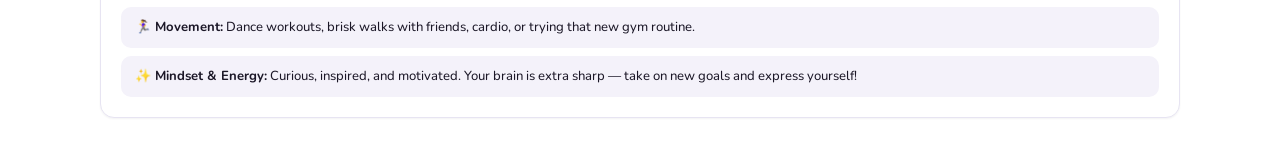
==== commit 66de7ce1: "style: remodel Home dashboard with real visual hierarchy (hero stage, featured affirmation, segmente" ====
--- a/index.html
+++ b/index.html
@@ -153,8 +153,8 @@
       </div>
 
       <!-- Smart Catch-Up Assistant for Missed Check-in Days -->
-      <div id="missed-days-catchup-banner" class="card card-catchup" role="region" aria-live="polite" aria-label="Missed check-in catch-up assistant" style="display: none;">
-        <div class="card-catchup-inner">
+      <div id="missed-days-catchup-banner" class="card home-catchup" role="region" aria-live="polite" aria-label="Missed check-in catch-up assistant" style="display: none;">
+        <div class="home-catchup-inner">
           <div class="flex items-center gap-sm">
             <span class="catchup-fairy" aria-hidden="true">🧚‍♀️</span>
             <div>
@@ -188,19 +188,19 @@
           <h2 class="sr-only">Today's dashboard</h2>
 
           <!-- Daily affirmation -->
-          <div class="card card-affirmation" id="daily-affirmation-card" tabindex="0" role="button" title="Tap to sparkle!" aria-label="Daily affirmation, tap for a new one">
-            <div class="card-affirmation-top">
+          <div class="card home-affirm" id="daily-affirmation-card" tabindex="0" role="button" title="Tap to sparkle!" aria-label="Daily affirmation, tap for a new one">
+            <div class="home-affirm-top">
               <span class="badge badge-affirm" id="affirmation-badge">🎨 Emotional Masterpiece</span>
-              <span class="card-affirmation-hint">Tap for magic ✨</span>
-            </div>
-            <p id="affirmation-quote" class="card-affirmation-quote">
+              <span class="home-affirm-hint">Tap for magic ✨</span>
+            </div>
+            <p id="affirmation-quote" class="home-affirm-quote">
               "Ganda mo today, Princess! ✨ Valid ang feelings mo, hindi mo kailangang mag-explain sa mundo."
             </p>
-            <p id="affirmation-tip" class="card-affirmation-tip"></p>
+            <p id="affirmation-tip" class="home-affirm-tip"></p>
           </div>
 
           <!-- Cycle hero -->
-          <div class="card card-hero" id="hero-cycle-card">
+          <div class="card home-hero" id="hero-cycle-card">
             <div id="hero-dial-container" class="hero-dial"></div>
 
             <div class="hero-phase-row">
@@ -237,8 +237,8 @@
               <button class="chip" data-mood="🧸 Cozy / Bahay Lang"><span class="emoji">🧸</span> Cozy / Bahay Lang</button>
             </div>
 
-            <div class="card-footer-row">
-              <span id="quick-log-status" class="card-footer-note">Saved in your private journal ✨</span>
+            <div class="home-foot-row">
+              <span id="quick-log-status" class="home-foot-note">Saved in your private journal ✨</span>
               <button class="btn btn-primary btn-sm" id="btn-open-full-log">Full Daily Check-In →</button>
             </div>
           </div>
--- a/css/home.css
+++ b/css/home.css
@@ -1,18 +1,19 @@
 /**
- * PrincessCycle - Home Dashboard Redesign (phone-first)
- * Applied via the design-taste-frontend skill (preserve-mode): same content,
- * same DOM IDs, same IA. Visual layer modernised using the app's token system.
+ * PrincessCycle - Home Dashboard Redesign (phone-first, remodeled)
  *
  * Design read: redesigning the Home of a privacy-first menstrual/wellness PWA for
- * a young Filipina user, calm/supportive/premium-cute language, leaning on the
- * existing violet + pink token system. Phone-first. Dials: VARIANCE 5 / MOTION 5 / DENSITY 4.
+ * a young Filipina user ("Princess"), calm/supportive/premium-cute language,
+ * built on the app's violet + pink brand system. Phone-first.
  *
- * Locks honoured: one accent (violet primary, pink highlight), one radius scale,
- * dark + light parity via tokens, motivated entrance + tactile motion only,
- * reduced-motion guarded. No em-dashes, no decorative status dots.
+ * Goal of this pass: real visual hierarchy + a signature moment, not a flat stack
+ * of equal cards. The cycle hero is the star; everything else supports it.
+ *
+ * Locks: one accent (violet primary, pink highlight), one radius scale,
+ * dark/light parity via tokens, motivated motion only, reduced-motion guarded.
+ * No em-dashes. No decorative status dots. Brand color kept intentionally.
  */
 
-/* ---- Layout shell: phone-first single column, breathes on larger screens ---- */
+/* ---- Shell: phone-first single column, 2-col grid breathes on tablet+ ---- */
 .home-wrap {
   display: flex;
   flex-direction: column;
@@ -20,21 +21,19 @@
   width: 100%;
   max-width: 100%;
   margin: 0 auto;
-  padding-bottom: var(--space-xl, 28px);
-}
-
+  padding-bottom: var(--space-2xl, 36px);
+}
 @media (min-width: 768px) {
   .home-wrap {
     display: grid;
     grid-template-columns: 1fr 1fr;
     gap: var(--space-xl, 28px);
     align-items: start;
-    max-width: 1100px;
+    max-width: 1080px;
   }
-  /* Hero spans full width; greeter + affirmation flow above it on desktop */
-  .home-greeting { grid-column: 1 / -1; }
-  .card-affirmation { grid-column: 1 / -1; }
-  #hero-cycle-card { grid-column: 1 / -1; }
+  .home-greeting    { grid-column: 1 / -1; }
+  .home-affirm { grid-column: 1 / -1; }
+  #hero-cycle-card  { grid-column: 1 / -1; }
   #phase-guide-card { grid-column: 1 / -1; }
 }
 
@@ -42,119 +41,149 @@
 .home-greeting {
   display: flex;
   flex-direction: column;
-  gap: var(--space-sm, 10px);
+  gap: var(--space-xs, 8px);
 }
 .home-greeting-title {
   font-family: var(--font-family-display, inherit);
-  font-size: clamp(1.3rem, 6vw, 1.7rem);
+  font-size: clamp(1.45rem, 7vw, 2rem);
   font-weight: 800;
-  letter-spacing: -0.01em;
+  letter-spacing: -0.02em;
   color: var(--text-primary);
   margin: 0;
-  line-height: 1.15;
+  line-height: 1.1;
 }
 .home-greeting-sub {
-  font-size: 0.9rem;
+  font-size: 0.92rem;
   color: var(--text-secondary);
   margin: 0;
+  line-height: 1.35;
 }
 .home-greeting-actions {
   display: flex;
   flex-wrap: wrap;
-  gap: var(--space-xs, 6px);
-}
-.home-greeting-actions .btn { flex: 1 1 auto; }
-
-/* ---- Affirmation card ---- */
-.card-affirmation {
-  background: linear-gradient(135deg, var(--color-primary-light, #ede9fe), var(--bg-surface));
+  gap: var(--space-xs, 8px);
+  margin-top: 4px;
+}
+.home-greeting-actions .btn { flex: 1 1 auto; min-height: 44px; }
+
+/* ---- Affirmation: featured quote card with a signature mark ---- */
+.home-affirm {
+  position: relative;
+  background: linear-gradient(135deg, var(--color-primary-light, #ede9fe), #fff);
   border: 1px solid var(--border-subtle);
   border-top: 3px solid var(--color-accent, #ec4899);
+  overflow: hidden;
   transition: transform 0.2s ease, box-shadow 0.2s ease;
 }
-.card-affirmation:active { transform: scale(0.985); }
-.card-affirmation-top {
+.home-affirm::before {
+  content: "\201C";
+  position: absolute;
+  top: -0.35em;
+  right: 0.18em;
+  font-family: var(--font-family-display, inherit);
+  font-size: 5rem;
+  line-height: 1;
+  color: var(--color-primary, #7c3aed);
+  opacity: 0.12;
+  pointer-events: none;
+}
+.home-affirm:active { transform: scale(0.985); }
+.home-affirm-top {
   display: flex;
   align-items: center;
   justify-content: space-between;
-  gap: var(--space-xs, 6px);
-  margin-bottom: 8px;
+  gap: var(--space-xs, 8px);
+  margin-bottom: 6px;
+  position: relative;
 }
 .badge-affirm {
-  background: var(--bg-surface-subtle);
-  color: var(--color-primary, #7c3aed);
-  font-weight: 700;
-}
-.card-affirmation-hint {
+  background: #fff;
+  color: var(--color-primary, #7c3aed);
+  font-weight: 700;
+  box-shadow: inset 0 0 0 1px var(--color-primary-soft, #ddd6fe);
+}
+.home-affirm-hint {
   font-size: 0.72rem;
   color: var(--color-primary, #7c3aed);
   font-weight: 600;
 }
-.card-affirmation-quote {
+.home-affirm-quote {
   font-family: var(--font-family-display, inherit);
-  font-size: 1.05rem;
+  font-size: 1.1rem;
   font-weight: 700;
   line-height: 1.4;
   color: var(--text-primary);
   margin: 0 0 4px;
-}
-.card-affirmation-tip {
-  font-size: 0.8rem;
+  position: relative;
+}
+.home-affirm-tip {
+  font-size: 0.82rem;
   color: var(--text-secondary);
   margin: 0;
 }
 
-/* ---- Hero cycle card ---- */
-.card-hero {
+/* ---- HERO: the stage. This is the star of the dashboard. ---- */
+.home-hero {
   display: flex;
   flex-direction: column;
   align-items: center;
   text-align: center;
-  gap: var(--space-sm, 10px);
+  gap: var(--space-sm, 12px);
+  background:
+    radial-gradient(120% 90% at 50% 0%, rgba(236,72,153,0.10), transparent 60%),
+    linear-gradient(180deg, var(--color-primary-light, #ede9fe) 0%, var(--bg-surface) 72%);
+  border: 1px solid var(--border-subtle);
+  border-radius: var(--radius-xl, 22px);
+  padding: var(--space-xl, 26px) var(--space-lg, 18px);
+  box-shadow: var(--shadow-md, 0 8px 24px rgba(124,58,237,0.10));
 }
 .hero-dial {
   width: 100%;
   display: flex;
   justify-content: center;
 }
+.hero-dial :is(svg, .cycle-dial) { width: min(240px, 68vw); height: auto; }
 .hero-phase-row {
   display: flex;
   align-items: center;
   justify-content: center;
-  gap: var(--space-xs, 6px);
+  gap: var(--space-xs, 8px);
   flex-wrap: wrap;
-  margin: var(--space-xs, 6px) 0;
 }
 .hero-next {
   width: 100%;
-  max-width: 380px;
-  background: var(--bg-surface-subtle);
+  max-width: 420px;
+  background: var(--bg-surface);
   border: 1px solid var(--border-subtle);
   border-radius: var(--radius-lg, 16px);
-  padding: var(--space-md, 14px);
+  padding: var(--space-md, 14px) var(--space-lg, 18px);
   text-align: center;
+  box-shadow: var(--shadow-sm);
 }
 .hero-next-label {
-  font-size: 0.72rem;
+  font-size: 0.7rem;
   text-transform: uppercase;
-  letter-spacing: 0.06em;
+  letter-spacing: 0.08em;
   font-weight: 700;
   color: var(--text-secondary);
 }
 .hero-next-value {
-  font-size: 1.3rem;
+  font-family: var(--font-family-display, inherit);
+  font-size: 1.5rem;
   font-weight: 800;
   color: var(--color-primary, #7c3aed);
-  margin: 2px 0;
+  margin: 3px 0;
+  letter-spacing: -0.01em;
 }
 .hero-next-note {
   font-size: 0.74rem;
   color: var(--text-tertiary);
   margin: 0;
-}
-
-/* ---- Card footer row (mood card) ---- */
-.card-footer-row {
+  line-height: 1.4;
+}
+
+/* ---- Mood card footer ---- */
+.home-foot-row {
   display: flex;
   align-items: center;
   justify-content: space-between;
@@ -164,42 +193,44 @@
   border-top: 1px solid var(--border-subtle);
   flex-wrap: wrap;
 }
-.card-footer-note {
-  font-size: 0.75rem;
+.home-foot-note {
+  font-size: 0.78rem;
   font-weight: 600;
   color: var(--color-primary, #7c3aed);
 }
 
-/* ---- Hydration ---- */
+/* ---- Hydration: a connected progress bar, not 8 lonely cups ---- */
 .hydration-box {
   background: var(--bg-surface-subtle);
-  padding: 12px 14px;
+  padding: 14px 16px;
   border-radius: var(--radius-lg, 16px);
   margin-bottom: var(--space-md, 14px);
 }
-.hydration-box-head { margin-bottom: 8px; }
+.hydration-box-head { margin-bottom: 10px; }
 .hydration-label {
-  font-size: 0.875rem;
+  font-size: 0.9rem;
   font-weight: 700;
   color: var(--text-primary);
 }
 .hydration-count {
-  font-size: 0.8125rem;
+  font-size: 0.82rem;
   font-weight: 700;
   color: var(--color-primary, #7c3aed);
 }
 .water-droplets {
-  display: grid;
-  grid-template-columns: repeat(8, 1fr);
+  display: flex;
+  align-items: center;
   gap: 4px;
+  flex-wrap: wrap;
 }
 .water-glass-btn {
-  font-size: 1.15rem;
-  padding: 4px 0;
+  font-size: 1.2rem;
+  padding: 6px 2px;
   border-radius: var(--radius-md, 10px);
+  line-height: 1;
   transition: transform 0.15s ease, background 0.15s ease;
 }
-.water-glass-btn:active { transform: scale(0.9); }
+.water-glass-btn:active { transform: scale(0.88); }
 .water-glass-btn.is-filled {
   background: var(--color-primary-light, #ede9fe);
   box-shadow: inset 0 0 0 1px var(--color-primary-soft, #ddd6fe);
@@ -210,85 +241,92 @@
   display: flex;
   align-items: center;
   gap: var(--space-md, 14px);
-  padding: 12px 16px;
+  padding: 14px 16px;
   border-radius: var(--radius-lg, 16px);
   border: 1.5px dashed var(--border-card, #e9d5ff);
   background: linear-gradient(135deg, rgba(167,139,250,0.14), rgba(244,114,182,0.12));
 }
-.crystal-icon {
-  font-size: 2rem;
-  line-height: 1;
-  flex: 0 0 auto;
-}
+.crystal-icon { font-size: 2.1rem; line-height: 1; flex: 0 0 auto; }
 .crystal-name {
-  font-size: 0.9375rem;
+  font-size: 0.95rem;
   font-weight: 800;
   color: var(--text-primary);
 }
 .crystal-desc {
-  font-size: 0.75rem;
+  font-size: 0.76rem;
   color: var(--text-secondary);
   line-height: 1.35;
+  margin-top: 2px;
 }
 
 /* ---- Catch-up banner ---- */
-.card-catchup {
+.home-catchup {
   background: linear-gradient(135deg, var(--bg-surface), var(--color-primary-light, #ede9fe));
   border: 2px dashed var(--border-card, #e9d5ff);
   box-shadow: var(--shadow-sm, none);
 }
-.card-catchup-inner {
+.home-catchup-inner {
   display: flex;
   flex-direction: column;
   gap: var(--space-sm, 10px);
 }
-.catchup-fairy { font-size: 1.6rem; line-height: 1; }
+.catchup-fairy { font-size: 1.7rem; line-height: 1; }
 .catchup-title {
-  font-size: 0.9375rem;
+  font-size: 0.95rem;
   font-weight: 700;
   color: var(--text-primary);
 }
 .catchup-text {
-  font-size: 0.8125rem;
-  color: var(--text-secondary);
+  font-size: 0.82rem;
+  color: var(--text-secondary);
+  line-height: 1.4;
 }
 .catchup-actions { flex-wrap: wrap; }
 
-/* ---- Phase guide ---- */
+/* ---- Phase guide: tabs become a segmented control ---- */
 .phase-tabs {
   display: flex;
-  gap: var(--space-xs, 6px);
+  gap: 6px;
   margin-bottom: var(--space-md, 14px);
   overflow-x: auto;
   padding-bottom: 4px;
   scrollbar-width: thin;
 }
-.phase-tabs .phase-tab-btn { flex: 0 0 auto; }
+.phase-tab-btn {
+  flex: 0 0 auto;
+  border-radius: 999px;
+  padding: 7px 14px;
+  font-weight: 600;
+}
+.phase-tab-btn.active {
+  background: var(--color-primary, #7c3aed);
+  color: #fff;
+  border-color: var(--color-primary, #7c3aed);
+  box-shadow: 0 2px 8px rgba(124,58,237,0.25);
+}
 .phase-body { display: block; }
 .phase-desc {
-  font-size: 0.875rem;
+  font-size: 0.9rem;
   color: var(--text-primary);
   margin: 0 0 var(--space-sm, 10px);
-  line-height: 1.5;
+  line-height: 1.55;
 }
 .phase-facts {
   display: flex;
   flex-direction: column;
   gap: var(--space-xs, 6px);
-  font-size: 0.8125rem;
+  font-size: 0.82rem;
 }
 .phase-fact {
   background: var(--bg-surface-subtle);
-  padding: 10px 14px;
+  padding: 11px 14px;
   border-radius: var(--radius-md, 10px);
-  line-height: 1.4;
-}
-
-/* ---- Entrance motion (motivated: draw attention to the top of the dashboard) ---- */
+  line-height: 1.45;
+}
+
+/* ---- Motion: staggered entrance draws the eye top-down; hero dial gently breathes ---- */
 @media (prefers-reduced-motion: no-preference) {
-  .home-wrap > * {
-    animation: home-rise 0.5s cubic-bezier(0.16, 1, 0.3, 1) both;
-  }
+  .home-wrap > * { animation: home-rise 0.5s cubic-bezier(0.16, 1, 0.3, 1) both; }
   .home-wrap > *:nth-child(1) { animation-delay: 0.02s; }
   .home-wrap > *:nth-child(2) { animation-delay: 0.06s; }
   .home-wrap > *:nth-child(3) { animation-delay: 0.10s; }
@@ -296,18 +334,34 @@
   .home-wrap > *:nth-child(5) { animation-delay: 0.18s; }
   .home-wrap > *:nth-child(6) { animation-delay: 0.22s; }
   .home-wrap > *:nth-child(7) { animation-delay: 0.26s; }
+  #hero-cycle-card { animation: hero-rise 0.6s cubic-bezier(0.16, 1, 0.3, 1) both; }
+  .hero-dial { animation: hero-breathe 4s ease-in-out 0.6s infinite; }
 }
 @keyframes home-rise {
-  from { opacity: 0; transform: translateY(10px); }
+  from { opacity: 0; transform: translateY(12px); }
   to   { opacity: 1; transform: translateY(0); }
 }
-
-/* Dark mode: tags/badges already tokenised; ensure cards keep depth */
-[data-theme="dark"] .card-affirmation {
-  background: linear-gradient(135deg, rgba(124,58,237,0.18), var(--bg-surface));
+@keyframes hero-rise {
+  from { opacity: 0; transform: translateY(16px) scale(0.98); }
+  to   { opacity: 1; transform: translateY(0) scale(1); }
+}
+@keyframes hero-breathe {
+  0%, 100% { transform: scale(1); }
+  50%      { transform: scale(1.02); }
+}
+
+/* ---- Dark mode parity ---- */
+[data-theme="dark"] .home-affirm {
+  background: linear-gradient(135deg, rgba(124,58,237,0.20), var(--bg-surface));
+}
+[data-theme="dark"] .home-hero {
+  background:
+    radial-gradient(120% 90% at 50% 0%, rgba(236,72,153,0.14), transparent 60%),
+    linear-gradient(180deg, rgba(124,58,237,0.18) 0%, var(--bg-surface) 70%);
 }
 [data-theme="dark"] .hero-next,
 [data-theme="dark"] .hydration-box,
 [data-theme="dark"] .phase-fact {
   background: var(--bg-surface-subtle);
 }
+[data-theme="dark"] .badge-affirm { background: rgba(255,255,255,0.06); }
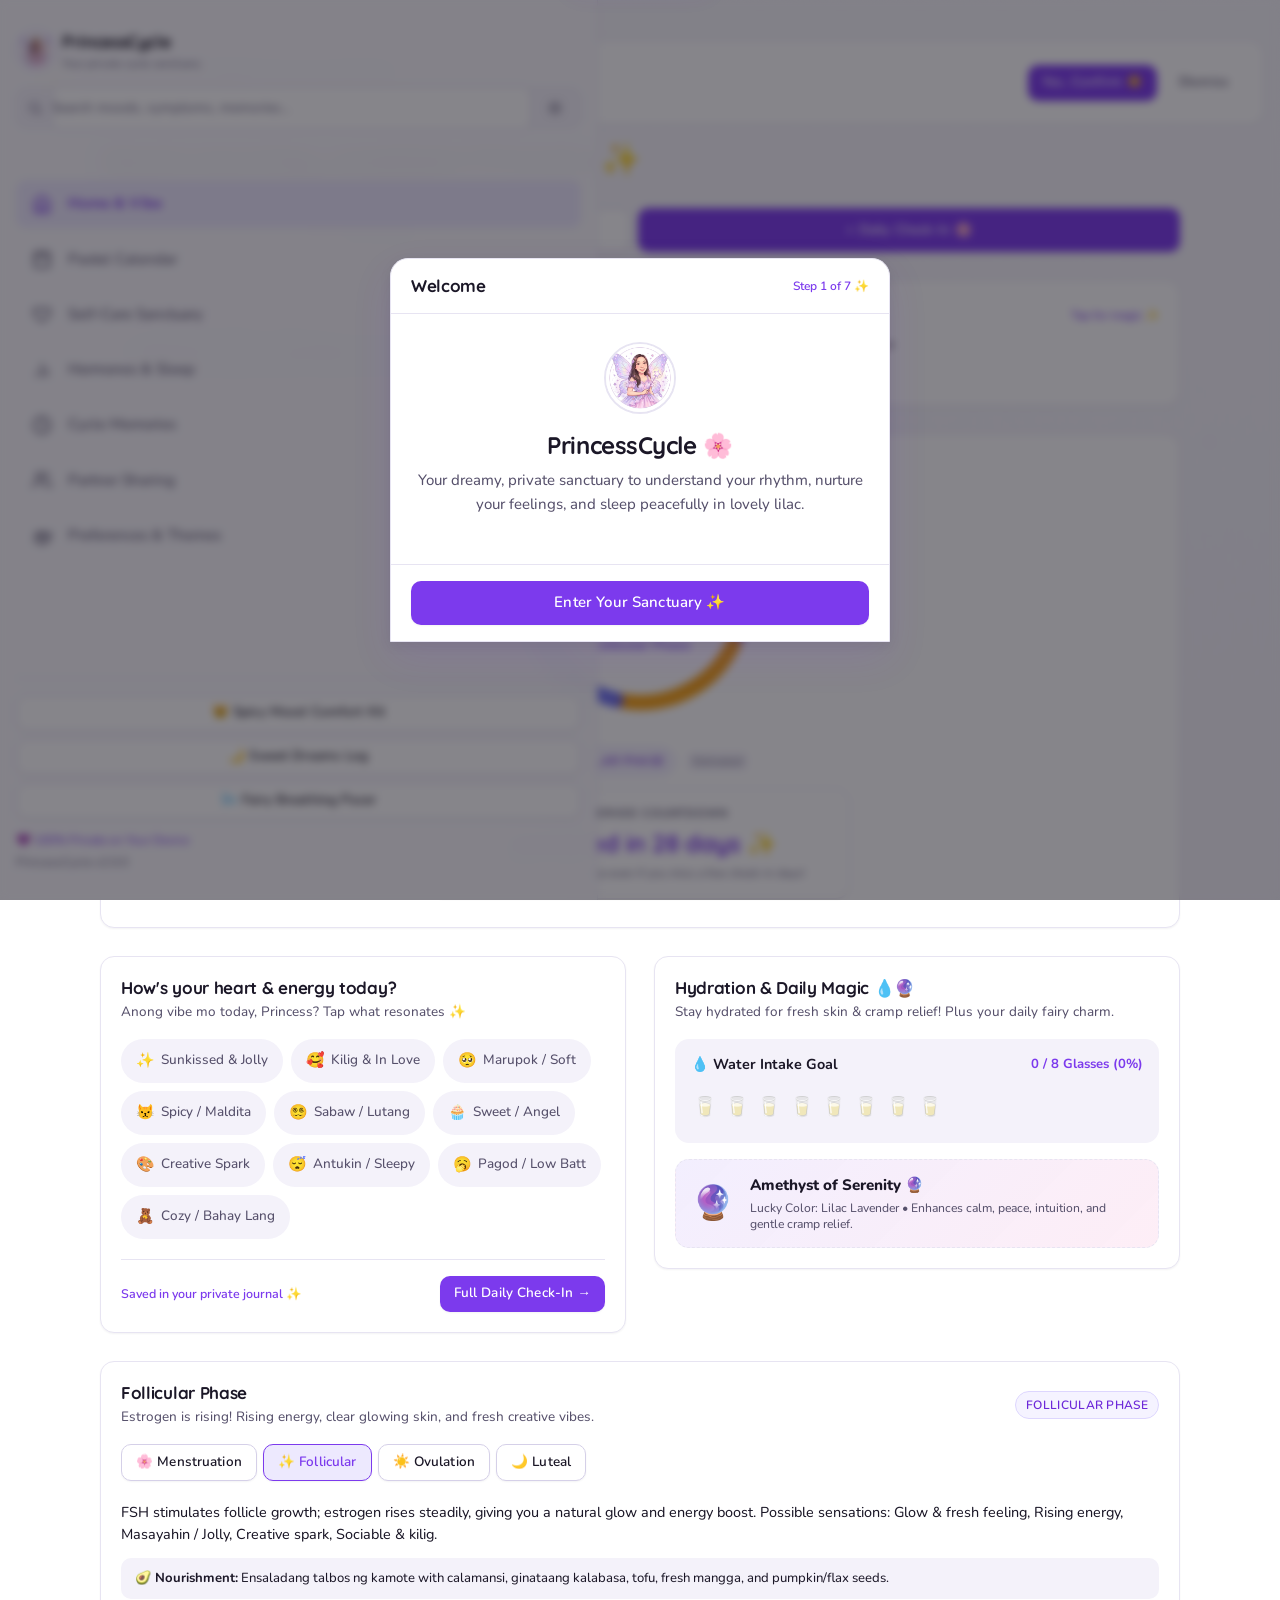
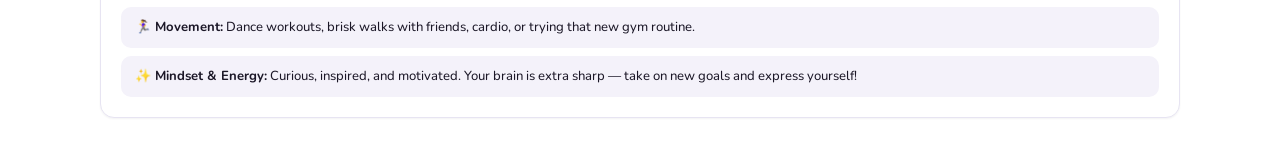
==== commit 6cc79e72: "style: full-app premium remodel via shared design-system layer (redesign.css) Apply taste-skill + im" ====
--- a/index.html
+++ b/index.html
@@ -32,8 +32,11 @@
   <link rel="stylesheet" href="./css/home.css" />
   <!-- ✨ Kawaii Cute Overhaul — Last so it wins specificity -->
   <link rel="stylesheet" href="./css/cute.css" />
+  <!-- App-wide premium design-system refinement (loaded absolutely last) -->
+  <link rel="stylesheet" href="./css/redesign.css" />
 </head>
 <body>
+  <a href="#main-content" class="skip-link">Skip to content</a>
   <!-- Cute Floating Ambient Orbs -->
   <div class="cute-orb cute-orb-1" aria-hidden="true"></div>
   <div class="cute-orb cute-orb-2" aria-hidden="true"></div>
--- a/css/base.css
+++ b/css/base.css
@@ -11,6 +11,7 @@
   font-weight: var(--font-weight-normal);
   line-height: var(--line-height-normal);
   min-height: 100vh;
+  min-height: 100dvh;
   transition: background-color var(--transition-normal), color var(--transition-normal);
   overflow-x: hidden;
   position: relative;
--- a/css/redesign.css
+++ b/css/redesign.css
@@ -0,0 +1,232 @@
+/**
+ * PrincessCycle — App-Wide Design System Refinement Layer
+ * Loaded LAST. Re-defines the shared primitives every screen is built from:
+ * cards, buttons, chips, badges, inputs, sheets, nav, headings, motion,
+ * texture and accessibility. This is what "remodels the whole app" means here:
+ * elevate the components, and Calendar / Rituals / Insights / History /
+ * Sharing / Settings / Check-In all inherit the new quality at once.
+ *
+ * Brand retained: lilac + pink (taste-skill: keep the brand). Technique borrowed
+ * from impeccable + redesign-existing-projects: violet-TINTED shadows (not black),
+ * hairline edge refraction, restrained motion, real hierarchy, texture to kill
+ * digital flatness, no AI purple-to-blue gradient, no dark glows, no bounce.
+ *
+ * Only existing token names are used (stable API). No DOM hooks renamed.
+ */
+
+/* ============================================================
+   0. Foundational: grain texture + smooth scroll + skip link
+   ============================================================ */
+/* Subtle film-grain overlay: breaks the sterile flatness. Pure CSS, no assets. */
+body::after {
+  content: "";
+  position: fixed;
+  inset: 0;
+  z-index: 1;
+  pointer-events: none;
+  opacity: 0.035;
+  background-image: url("data:image/svg+xml,%3Csvg xmlns='http://www.w3.org/2000/svg' width='160' height='160'%3E%3Cfilter id='n'%3E%3CfeTurbulence type='fractalNoise' baseFrequency='0.85' numOctaves='2' stitchTiles='stitch'/%3E%3C/filter%3E%3Crect width='100%25' height='100%25' filter='url(%23n)'/%3E%3C/svg%3E");
+  background-size: 160px 160px;
+  mix-blend-mode: multiply;
+}
+[data-theme="dark"] body::after { opacity: 0.05; mix-blend-mode: screen; }
+
+html { scroll-behavior: smooth; }
+
+/* Skip-to-content: hidden until focused (keyboard a11y) */
+.skip-link {
+  position: fixed;
+  top: 8px;
+  left: 50%;
+  transform: translateX(-50%) translateY(-150%);
+  z-index: 1000;
+  background: var(--color-primary);
+  color: #fff;
+  padding: 10px 18px;
+  border-radius: var(--radius-md);
+  font-weight: 700;
+  box-shadow: var(--shadow-md);
+  transition: transform var(--transition-fast);
+  text-decoration: none;
+}
+.skip-link:focus { transform: translateX(-50%) translateY(0); }
+
+/* ============================================================
+   1. Cards — depth via hairline edge + violet-tinted shadow
+   ============================================================ */
+.card {
+  border-radius: var(--radius-xl);
+  box-shadow: var(--shadow-sm);
+  border: 1px solid var(--border-subtle);
+  background-color: var(--bg-card-glass);
+  transition: transform var(--transition-fast), box-shadow var(--transition-fast),
+              border-color var(--transition-fast);
+}
+/* Edge refraction: a 1px top highlight sells the "real surface" look */
+.card::before {
+  content: "";
+  position: absolute;
+  inset: 0 0 auto 0;
+  height: 1px;
+  background: linear-gradient(90deg, transparent, rgba(255,255,255,0.7), transparent);
+  opacity: 0.6;
+  pointer-events: none;
+  border-radius: var(--radius-xl) var(--radius-xl) 0 0;
+}
+[data-theme="dark"] .card::before { opacity: 0.25; background: linear-gradient(90deg, transparent, rgba(255,255,255,0.25), transparent); }
+.card:hover {
+  box-shadow: var(--shadow-md);
+  border-color: var(--border-card-hover);
+  transform: translateY(-2px);
+}
+
+/* ============================================================
+   2. Buttons — consistent lift + press + focus, brand sheen on primary
+   ============================================================ */
+.btn {
+  border-radius: var(--radius-btn);
+  font-weight: var(--font-weight-semibold);
+  letter-spacing: 0.01em;
+  transition: transform var(--transition-fast), background-color var(--transition-fast),
+              box-shadow var(--transition-fast), border-color var(--transition-fast);
+  position: relative;
+}
+.btn:hover { transform: translateY(-1px); }
+.btn:active { transform: translateY(1px) scale(0.985); }
+.btn:focus-visible {
+  outline: none;
+  box-shadow: 0 0 0 3px var(--color-primary-glow);
+}
+.btn-primary {
+  /* intentional brand gradient (violet -> pink), not the AI purple-to-blue tell */
+  background: linear-gradient(135deg, var(--color-primary) 0%, #9D4EDD 55%, var(--color-accent) 130%);
+  border: none;
+  box-shadow: 0 4px 14px rgba(124, 58, 237, 0.28);
+  color: #fff;
+}
+.btn-primary:hover { box-shadow: 0 6px 20px rgba(124, 58, 237, 0.36); }
+.btn-secondary {
+  background-color: var(--bg-surface-subtle);
+  border: 1px solid var(--border-subtle);
+  color: var(--text-primary);
+}
+.btn-secondary:hover { background-color: var(--bg-surface-hover); border-color: var(--border-medium); }
+.btn-secondary.active {
+  background-color: var(--color-primary-light);
+  border-color: var(--color-primary);
+  color: var(--color-primary);
+}
+.btn-danger { color: var(--color-danger); border-color: var(--border-subtle); background: var(--bg-surface); }
+.btn-danger:hover { background: var(--color-danger-bg); border-color: var(--color-danger); }
+
+/* ============================================================
+   3. Chips & Badges — phase-aware, tactile
+   ============================================================ */
+.chip {
+  border-radius: var(--radius-full);
+  font-weight: var(--font-weight-medium);
+  transition: transform var(--transition-fast), background-color var(--transition-fast),
+              border-color var(--transition-fast), color var(--transition-fast);
+}
+.chip:hover { transform: translateY(-1px); }
+.chip:active { transform: scale(0.95); }
+.chip.active, .chip[aria-pressed="true"] {
+  box-shadow: 0 2px 8px var(--color-primary-glow);
+}
+.badge { border-radius: var(--radius-full); }
+
+/* ============================================================
+   4. Form controls — quieter borders, clear focus
+   ============================================================ */
+.form-control {
+  border-radius: var(--radius-md);
+  background-color: var(--bg-input);
+  border: 1px solid var(--border-subtle);
+}
+.form-control:focus {
+  outline: none;
+  border-color: var(--color-primary);
+  box-shadow: 0 0 0 3px var(--color-primary-glow);
+}
+
+/* ============================================================
+   5. Navigation — active state with a brand underline pill
+   ============================================================ */
+.nav-item.active { color: var(--color-primary); }
+.nav-item.active svg { color: var(--color-primary); }
+.nav-item.active::after {
+  content: "";
+  position: absolute;
+  bottom: 4px;
+  left: 50%;
+  transform: translateX(-50%);
+  width: 22px;
+  height: 3px;
+  border-radius: var(--radius-full);
+  background: linear-gradient(90deg, var(--color-primary), var(--color-accent));
+}
+.sidebar-link.active {
+  background-color: var(--color-primary-light);
+  color: var(--color-primary);
+  border-color: var(--color-primary);
+}
+.nav-fab {
+  background: linear-gradient(135deg, var(--color-primary) 0%, var(--color-accent) 120%);
+  color: #fff;
+  box-shadow: 0 6px 18px rgba(124, 58, 237, 0.4);
+  border: 3px solid var(--bg-surface);
+}
+.nav-fab:active { transform: scale(0.92); }
+
+/* ============================================================
+   6. Sheets & Modals — already good; add inner edge + safe radius
+   ============================================================ */
+.sheet-container, .modal-container {
+  border-radius: var(--radius-xl) var(--radius-xl) 0 0;
+  border: 1px solid var(--border-subtle);
+  background-color: var(--bg-modal);
+}
+
+/* ============================================================
+   7. Typography — hierarchy, tabular data, balanced headings
+   ============================================================ */
+.card-title, h1, h2, h3, h4 {
+  letter-spacing: -0.018em;
+  text-wrap: balance;
+}
+.brand-title { letter-spacing: -0.02em; }
+
+/* Numeric data should align (cycle day, percentages, durations) */
+.cycle-dial-day-number,
+.hero-next-value,
+.hydration-count,
+.card-footer-note,
+#checkin-sheet-date,
+.energy-number {
+  font-variant-numeric: tabular-nums;
+}
+
+/* Slightly larger display presence for the app's primary headings */
+.card-title { font-size: var(--font-size-md); font-weight: var(--font-weight-bold); }
+
+/* ============================================================
+   8. View transition — staggered, motivated entrance
+   ============================================================ */
+@media (prefers-reduced-motion: no-preference) {
+  .view-section.active > * {
+    animation: view-rise 0.45s cubic-bezier(0.16, 1, 0.3, 1) both;
+  }
+  .view-section.active > *:nth-child(1) { animation-delay: 0.02s; }
+  .view-section.active > *:nth-child(2) { animation-delay: 0.06s; }
+  .view-section.active > *:nth-child(3) { animation-delay: 0.10s; }
+  .view-section.active > *:nth-child(4) { animation-delay: 0.14s; }
+  .view-section.active > *:nth-child(5) { animation-delay: 0.18s; }
+  .view-section.active > *:nth-child(6) { animation-delay: 0.22s; }
+}
+@keyframes view-rise {
+  from { opacity: 0; transform: translateY(10px); }
+  to   { opacity: 1; transform: translateY(0); }
+}
+
+/* The app content sits above the grain overlay */
+.app-root, .app-header, .bottom-nav { position: relative; z-index: 2; }
